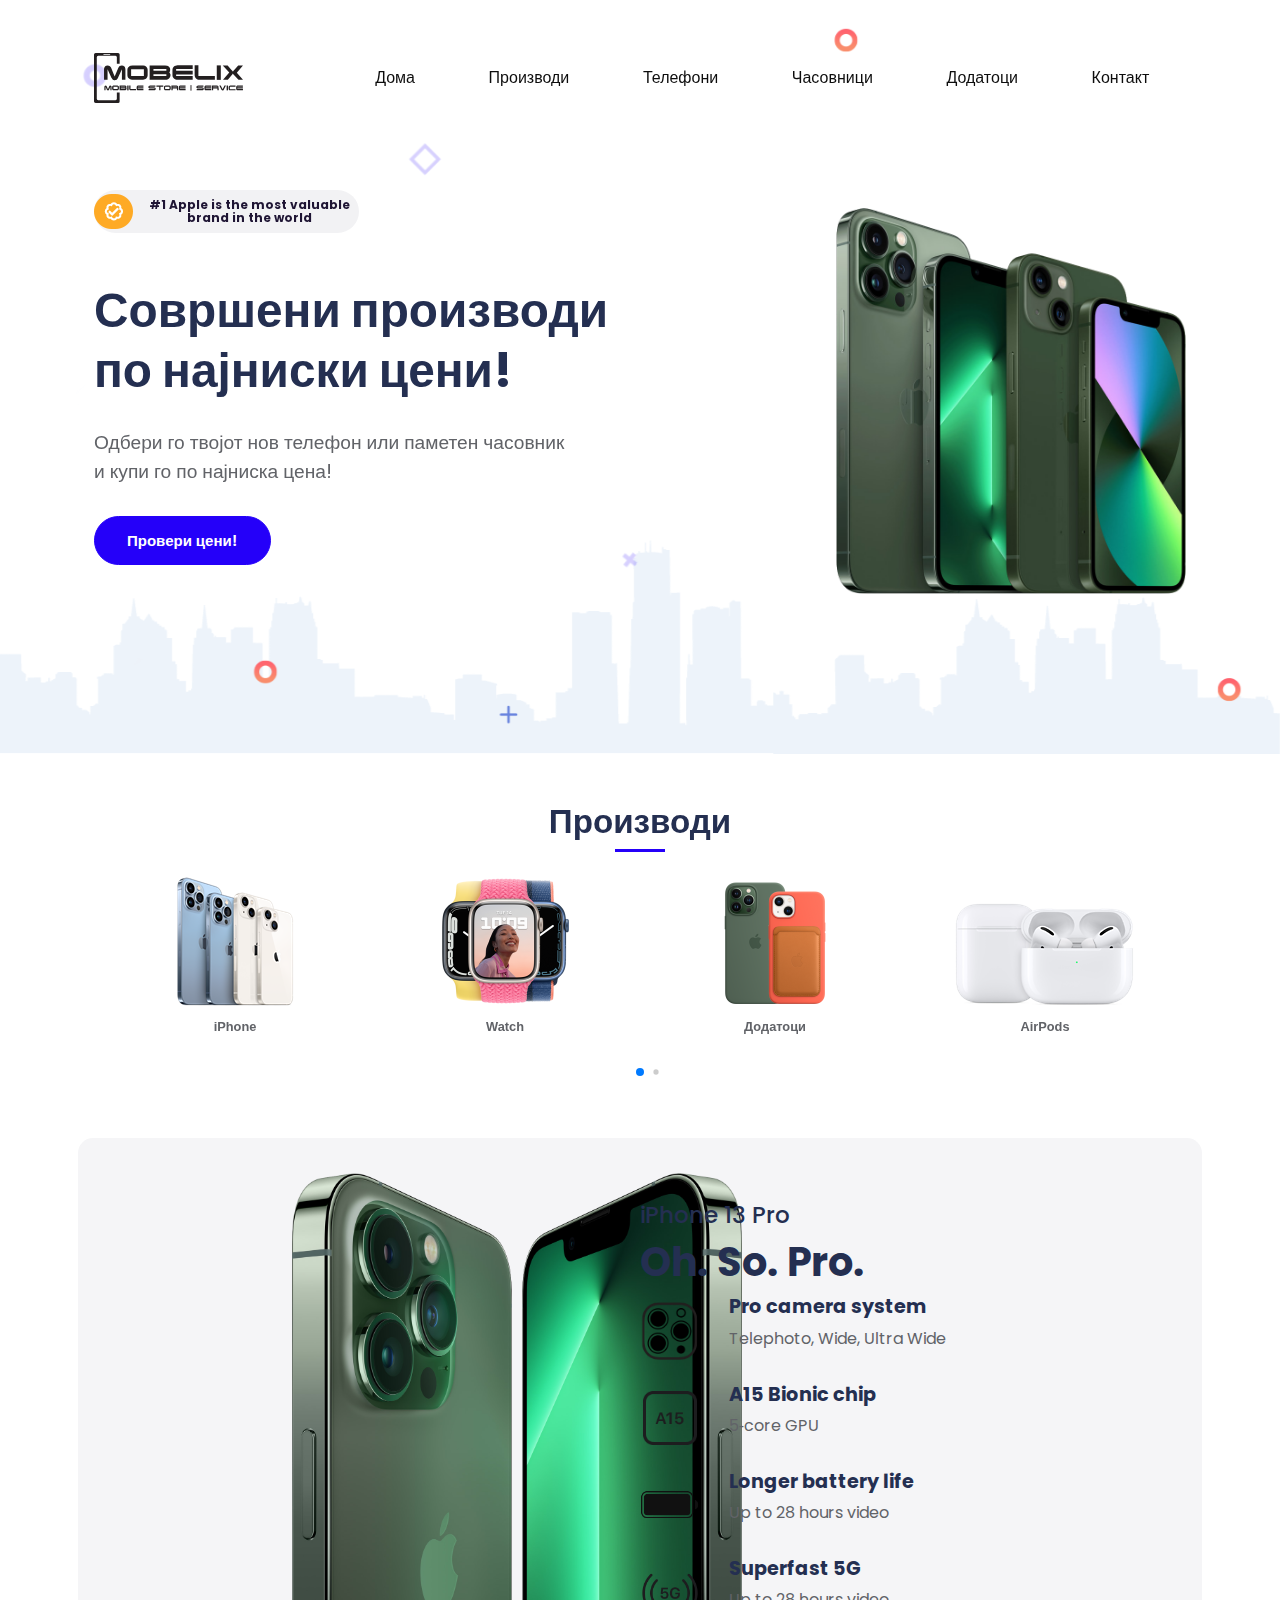
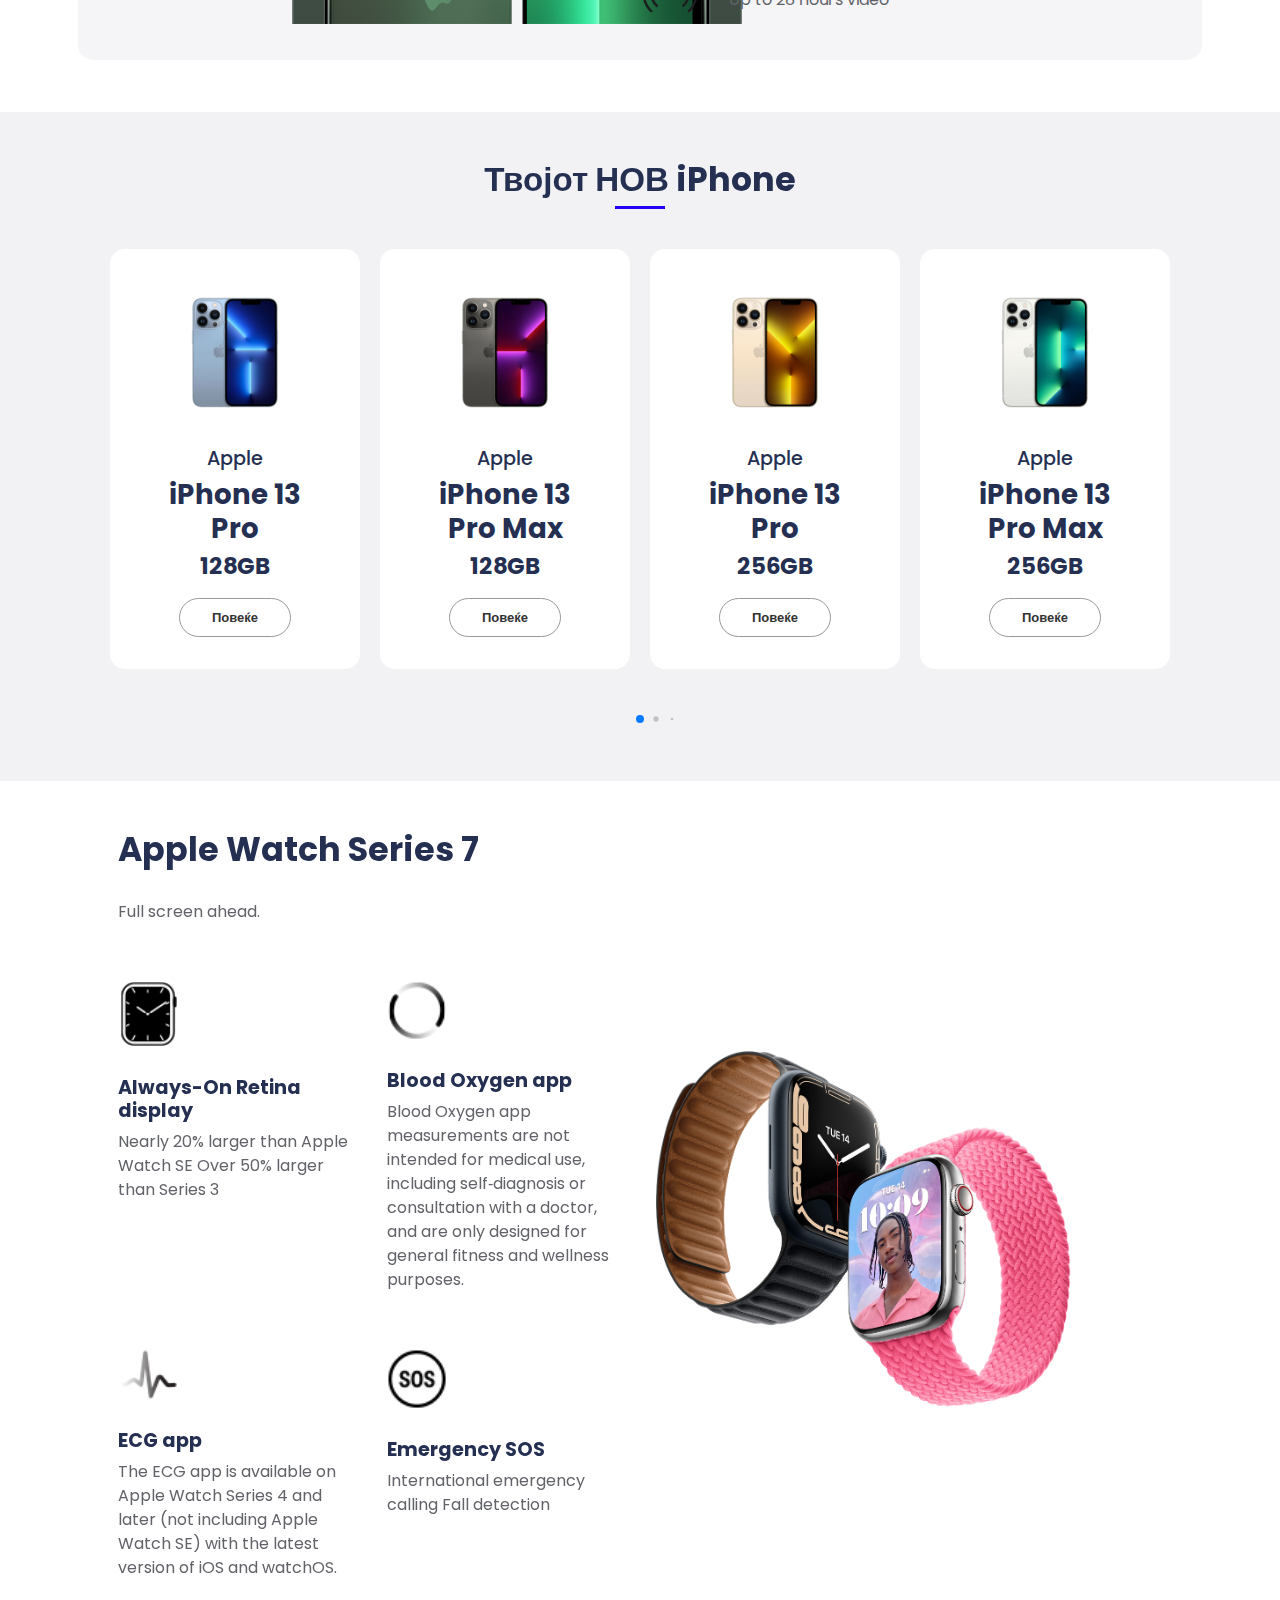
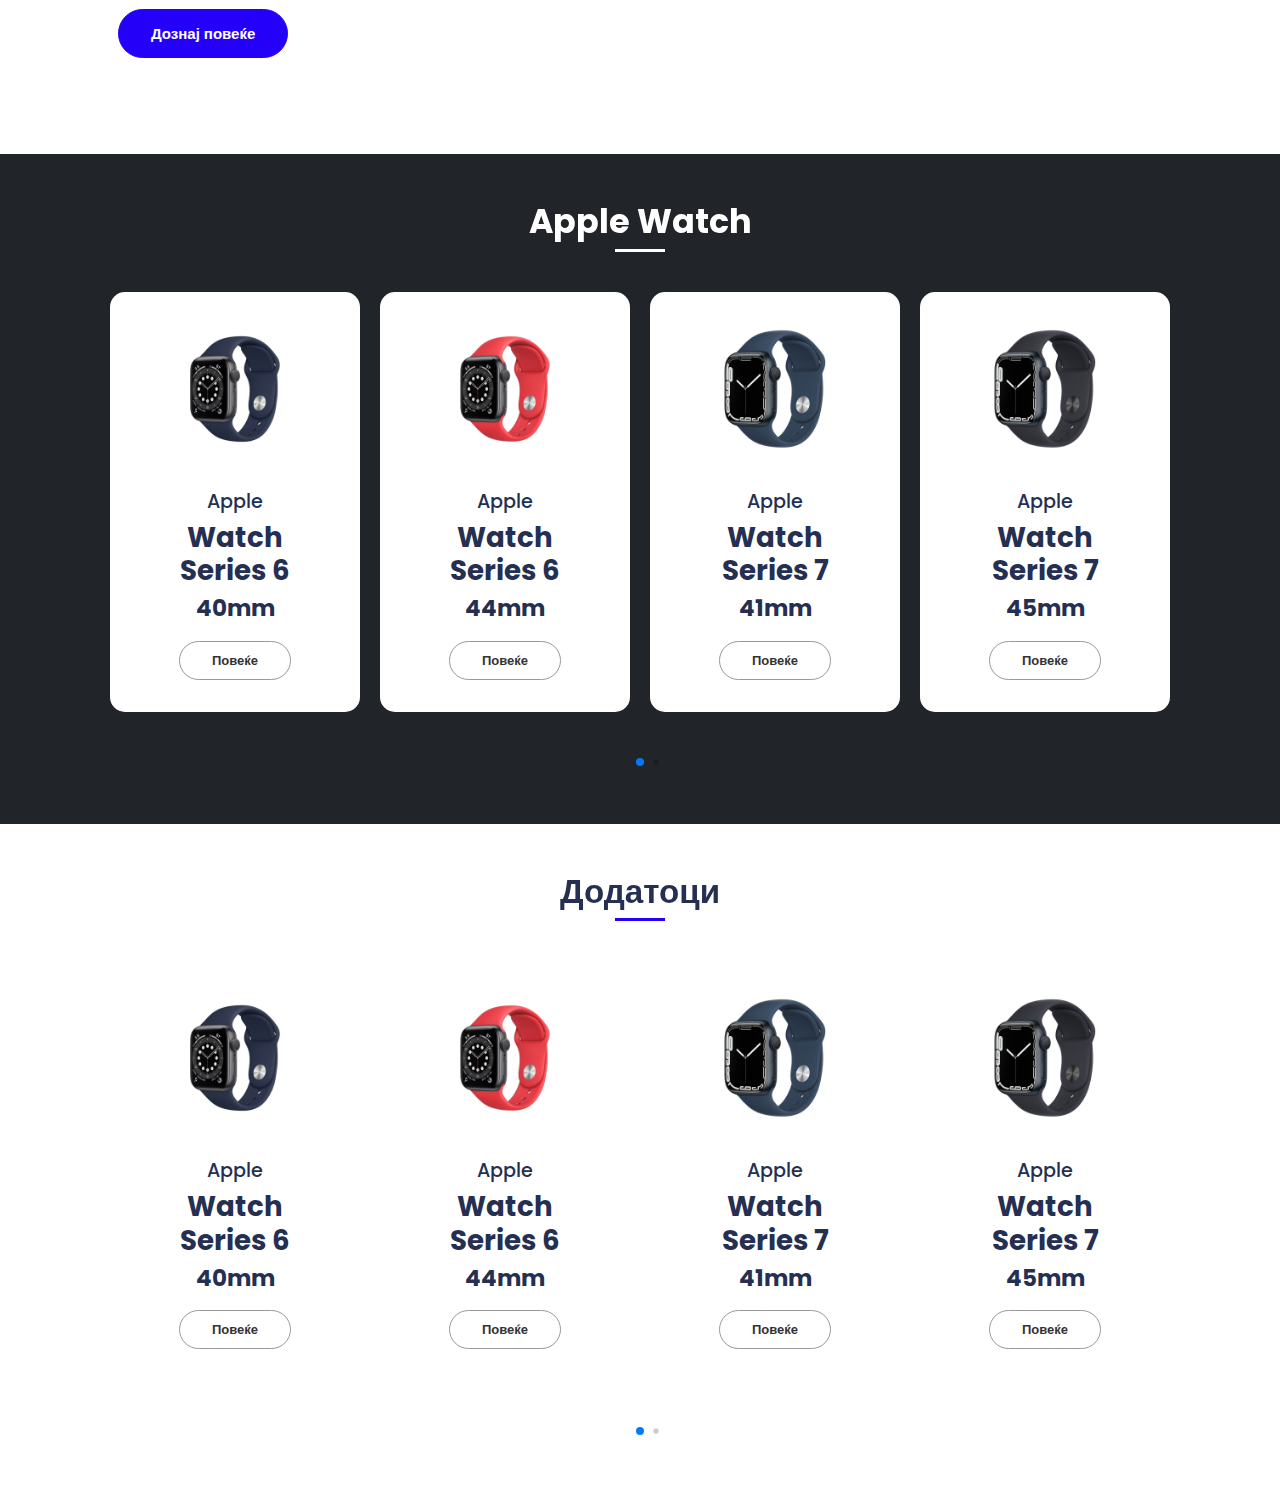
==== index.html @ 7a695c69 "added slider accessories" ====
<!DOCTYPE html>
<html>

<head>
  <meta charset="UTF-8" />
  <meta http-equiv="X-UA-Compatible" content="IE=edge" />
  <meta name="viewport" content="width=device-width, initial-scale=1.0" />
  <meta http-equiv="cache-control" content="no-cache" />
  <title>Mobelix Premium Mobilara</title>

  <meta name="description"
    content="Mobile Store I Service | Mobelix Premium Mobilara Skopje е лидер за мобилни телефони во Македонија. Нудиме најголем избор на премиум мобилни телефони и мобилни додатоци како и професионален и брз сервис за сите видови на мобилни телефони - со најсовремена опрема и по најниска цена.">
  <meta name="keywords"
    content="Mobelix, mobilara, mobilni telefoni, mobilni dodatoci, servis , мобилара, мобилни телефони, mobilari mk, сервис">
  <meta property='og:site_name' content='Mobelix Премиум Мобилара' />
  <meta property='og:url' content='' />
  <meta property='og:title' content='Mobilara Skopje | Mobelix Премиум Мобилара' />
  <meta property='og:type' content='article' />
  <meta property="og:image" content="http://mobelix.com.mk/storage/app/media/about-us/about-us.jpg" />
  <meta property="og:description"
    content="Мобеликс Премиум мобилара е опремена со најсовремени машини и посебно обучен кадар кој ќе ви помогне во најкраток можен рок да ги решите сите проблеми поврзани со вашиот мобилен телефон. Секогаш во чекор со новитетите во својата област, нудејќи производи и услуги достапни за секого." />


  <link rel="icon" href="img/favicon.png" type="image/x-icon" />
  <link rel="stylesheet" href="./css/bootstrap.min.css" />
  <link rel="stylesheet" href="./css/theme.css" />
  <link rel="stylesheet" href="./css/main.css" />
  <link rel="stylesheet" href="https://cdn.jsdelivr.net/npm/swiper@8/swiper-bundle.min.css">
  
  <link href="https://fonts.googleapis.com/css2?family=Poppins:wght@400;500;700&display=swap" rel="stylesheet" />
  <link href="https://fonts.googleapis.com/css2?family=Playfair+Display:wght@400;700&display=swap" rel="stylesheet" />

  <script src="./js/jquery-3.6.0.min.js"></script>

  <!-- Global site tag (gtag.js) - Google Analytics -->
  <script async src="https://www.googletagmanager.com/gtag/js?id=UA-60682975-42"></script>
  <script>
    window.dataLayer = window.dataLayer || [];

    function gtag() {
      dataLayer.push(arguments);
    }
    gtag('js', new Date());

    gtag('config', 'UA-60682975-42');
  </script>
  <!-- Global site tag (gtag.js) - Google Ads: 779834993 -->
  <script async src="https://www.googletagmanager.com/gtag/js?id=AW-779834993"></script>
  <script>
    window.dataLayer = window.dataLayer || [];

    function gtag() {
      dataLayer.push(arguments);
    }
    gtag('js', new Date());
    gtag('config', 'AW-779834993');
  </script>

  <!-- Facebook Pixel Code -->
  <script>
    ! function (f, b, e, v, n, t, s) {
      if (f.fbq) return;
      n = f.fbq = function () {
        n.callMethod ?
          n.callMethod.apply(n, arguments) : n.queue.push(arguments)
      };
      if (!f._fbq) f._fbq = n;
      n.push = n;
      n.loaded = !0;
      n.version = '2.0';
      n.queue = [];
      t = b.createElement(e);
      t.async = !0;
      t.src = v;
      s = b.getElementsByTagName(e)[0];
      s.parentNode.insertBefore(t, s)
    }(window, document, 'script',
      'https://connect.facebook.net/en_US/fbevents.js');
    fbq('init', '516928212519211');
    fbq('init', '357243778292278');
    fbq('init', '298720778249916');

    fbq('track', 'PageView');
  </script>
  <noscript><img height="1" width="1" style="display:none"
      src="https://www.facebook.com/tr?id=516928212519211&ev=PageView&noscript=1" /></noscript>
  <!-- End Facebook Pixel Code -->

</head>


<body>
  <main id="top" class="main">

    <nav class="navbar navbar-expand-lg navbar-light fixed-top py-5 d-block"
      data-navbar-on-scroll="data-navbar-on-scroll">
      <div class="container">
        <a class="navbar-brand" href="index.html">
          <img src="img/mobelix.svg" height="50" alt="logo" />
        </a>
        <button class="navbar-toggler" type="button" data-bs-toggle="collapse" data-bs-target="#navbarSupportedContent"
          aria-controls="navbarSupportedContent" aria-expanded="false" aria-label="Toggle navigation">
          <span class="navbar-toggler-icon"> </span>
        </button>
        <div class="collapse navbar-collapse border-top border-lg-0 mt-4 mt-lg-0" id="navbarSupportedContent">
          <ul class="navbar-nav ms-auto pt-2 pt-lg-0 font-base align-items-lg-center align-items-start">
            <li class="nav-item px-3 px-xl-4">
              <a class="nav-link fw-medium" aria-current="page"
                href="#home">Дома</a>
            </li>
            <li class="nav-item px-3 px-xl-4">
              <a class="nav-link fw-medium" aria-current="page"
                href="#proizvodi">Производи</a>
            </li>
            <li class="nav-item px-3 px-xl-4">
              <a class="nav-link fw-medium" aria-current="page"
                href="#iphone-products">Телефони</a>
            </li>
            <li class="nav-item px-3 px-xl-4">
              <a class="nav-link fw-medium" aria-current="page"
                href="#watch-products">Часовници</a>
            </li>
            <li class="nav-item px-3 px-xl-4">
              <a class="nav-link fw-medium" aria-current="page"
                href="#accessories">Додатоци</a>
            </li>
            <li class="nav-item px-3 px-xl-4">
              <a class="nav-link fw-medium" aria-current="page"
                href="https://mobelix.com.mk/mk/kontakt">Контакт</a>
            </li>
          </ul>
        </div>
      </div>
    </nav>

    <!-- <section> begin ============================-->
    <section id="home" class="py-0">
      <div class="bg-holder" style="background-image:url(./img/hero-bg.png); background-position: bottom; background-size: cover;"></div>
      <div class="container position-relative">
        <div class="row align-items-center py-9">
          <div class="col-md-7 col-lg-6 text-center text-md-start">
            <span class="badge bg-light rounded-pill text-dark align-items-center d-flex flex-row-reverse justify-content-end mx-auto mx-md-0 ps-0 w-75 w-sm-50 w-md-75 w-xl-50 mb-3">#1 Apple is the most valuable <br class="d-block d-lg-none d-xl-block" /> brand in the world<img class="img-fluid float-start me-3" src="img/arrow-right.png" alt=""/></span>
            <h1 class="mb-4 display-3 fw-bold lh-sm mt-5">Совршени производи <br class="d-block d-lg-none d-xl-block" />по најниски цени!</h1>
            <p class="mt-3 mb-4 fs-1">Одбери го твојот нов телефон или паметен часовник<br class="d-none d-lg-block" /> и купи го по најниска цена!</p>
            <a class="btn btn-lg btn-primary rounded-pill hover-top" href="#" role="button">Провери цени!</a>
            <!-- <a class="btn btn-link ps-md-4" href="#" role="button"> Watch demo video</a> -->
          </div>
          <div class="col-md-5 col-lg-6 order-md-1 text-center text-md-end">
            <img class="img-fluid mt-5" src="./img/iPhone 13 series green.png" width="350" alt="">
          </div>
        </div>
      </div>
    </section>

    <!-- <section> begin ============================-->
    <section id="proizvodi" class="py-5">
      <div class="container">
        <div class="row">
          <div class="col-md-6 col-lg-6 mx-auto text-center">
            <h2 class="section-title">Производи</h2>
          </div>
        </div>
        <div class="row wrapper-row pt-3">
          <div class="swiper mySwiper">
            <div class="swiper-wrapper">
                <div class="swiper-slide">
                  <div class="img-box">
                    <a href="#iphone-products">
                      <img class="swiper-slide-img" src="./img/products/iphone.png" alt="">
                    </a>
                  </div>
                  <div class="detail-box">
                    <span class="icon-label">iPhone</span>
                  </div>
                </div>
                <div class="swiper-slide">
                  <div class="img-box">
                    <a href="#watch-products">
                      <img class="swiper-slide-img" src="./img/products/watch.png" alt="">
                    </a>
                  </div>
                  <div class="detail-box">
                    <span class="icon-label">Watch</span>
                  </div>
                </div>
                <div class="swiper-slide">
                  <div class="img-box">
                    <a href="#accessories">
                      <img class="swiper-slide-img" src="./img/products/accessories.png" alt="">
                    </a>
                  </div>
                  <div class="detail-box">
                    <span class="icon-label">Додатоци</span>
                  </div>
                </div>
                <div class="swiper-slide">
                  <div class="img-box">
                    <img class="swiper-slide-img" src="./img/products/airpods.png" alt="">
                  </div>
                  <div class="detail-box">
                    <span class="icon-label">AirPods</span>
                  </div>
                </div>
                <div class="swiper-slide">
                  <div class="img-box">
                    <img class="swiper-slide-img" src="./img/products/airtags.png" alt="">
                  </div>
                  <div class="detail-box">
                    <span class="icon-label">AirTag</span>
                  </div>
                </div>
            </div>
            <div class="row pt-5">
              <div class="swiper-pagination"></div>
            </div>
          </div>
        </div>
      </div>
    </section> 

    <!-- <section> begin ============================-->
      <section class="py-1" id="iphone-13-pro">
        <div class="container">
          <div class="row rounded align-items-center ">
            <div class="col-lg-2"></div>
            <div class="col-lg-4 text-center text-md-start justify-content-center">
              <img class="" src="img/13 pro-green.png" width="450" alt="">
            </div>
            <div class="col-lg-4 mt-5 vpx-sm-5 px-md-0 justify-content-center">
              <h4>iPhone 13 Pro</h4>
              <h1 class="fw-bold fs-5 display-3 lh-sm">Oh. So. Pro.</h1>
              <div class="d-flex align-items-center mb-3">
                <div>
                  <img class="img-fluid" src="img/icons/icon_13_pro_camera__fonn9igfi7qm_large_2x.png" width="60" alt="">
                </div>
                <div class="px-4">
                  <h5 class="fw-bold">Pro camera system</h5>
                  <p>Telephoto, Wide, Ultra Wide</p>
                </div>
              </div>
              <div class="d-flex align-items-center mb-3">
                <div>
                  <img class="img-fluid" src="img/icons/icon_a15__gde9u4vunqqa_large_2x.png" width="60" alt="">
                </div>
                <div class="px-4">
                  <h5 class="fw-bold">A15 Bionic chip</h5>
                  <p>5‑core GPU</p>
                </div>
              </div>
              <div class="d-flex align-items-center mb-3">
                <div>
                  <img class="img-fluid" src="img/icons/icon_battery__wqowcbwj50y2_large_2x.png" width="60" alt="">
                </div>
                <div class="px-4">
                  <h5 class="fw-bold">Longer battery life</h5>
                  <p>Up to 28 hours video</p>
                </div>
              </div>
              <div class="d-flex align-items-center mb-3">
                <div>
                  <img class="img-fluid" src="img/icons/icon_5g__f6zugtbm15ua_large_2x.png" width="60" alt="">
                </div>
                <div class="px-4">
                  <h5 class="fw-bold">Superfast 5G</h5>
                  <p>Up to 28 hours video</p>
                </div>
              </div>
            </div>
            <div class="col-lg-2"></div>
          </div>
        </div>
      </section>

      <!-- <section> begin ============================-->
        <section class="py-5 bg-light mt-5" id="iphone-products">
          <div class="container">
            <div class="row">
              <div class="col-md-6 col-lg-6 mx-auto text-center fw-bold">
                <h2 class="section-title">Твојот НОВ iPhone</h2>
              </div>
            </div>
            <div class="row wrapper-row mt-3">
              <div class="swiper swiperIphone">
                <div class="swiper-wrapper">
                  <div class="swiper-slide">
                    <div class="my-3 product-wrapper d-flex text-center">
                      <div class="p-2 rounded text-dark bg-white d-flex w-100">
                        <a class="d-flex w-100" href="#">
                          <div class="border border-0 bg-white rounded px-3 pb-3 pt-1 row mx-0 align-items-center">
                            <div class="col-12 product-img-wrapper">
                              <img class="img-fluid mb-2 mb-xl-3" src="img/iPhone 13-pro-blue.png"
                                alt="Apple iPhone 13 Pro 128GB">
                            </div>
                            <div class="col-12">
                              <h5>Apple</h5>
                              <h3 class="fw-bold">iPhone 13 Pro</h3>
                              <p class="h5 price">
                                <!-- <del class="mr-2 small">66400ден.</del><br>65200ден. -->
                              </p>
                              <h4 class="fw-bold">128GB</h4>
                              <button class="btn btn-outline-primary mb-2">Повеќе</button>
                            </div>
                          </div>
                        </a>
                      </div>
                    </div>
                  </div>
                  <div class="swiper-slide">
                    <div class="my-3 product-wrapper d-flex text-center">
                      <div class="p-2 rounded text-dark bg-white d-flex w-100">
                        <a class="d-flex w-100" href="#">
                          <div class="border border-0 bg-white rounded px-3 pb-3 pt-1 row mx-0 align-items-center">
                            <div class="col-12 product-img-wrapper">
                              <img class="img-fluid mb-2 mb-xl-3" src="img/iPhone-13-pro-graphite.png"
                                alt="Apple iPhone 13 Pro 128GB">
                            </div>
                            <div class="col-12">
                              <h5>Apple</h5>
                              <h3 class="fw-bold">iPhone 13 Pro Max</h3>
                              <p class="h5 price">
                                <!-- <del class="mr-2 small">66400ден.</del><br>65200ден. -->
                              </p>
                              <h4 class="fw-bold">128GB</h4>
                              <button class="btn btn-outline-primary mb-2">Повеќе</button>
                            </div>
                          </div>
                        </a>
                      </div>
                    </div>
                  </div>
                  <div class="swiper-slide">
                    <div class="my-3 product-wrapper d-flex text-center">
                      <div class="p-2 rounded text-dark bg-white d-flex w-100">
                        <a class="d-flex w-100" href="#">
                          <div class="border border-0 bg-white rounded px-3 pb-3 pt-1 row mx-0 align-items-center">
                            <div class="col-12 product-img-wrapper">
                              <img class="img-fluid mb-2 mb-xl-3" src="img/iPhone-13-pro-gold.png"
                                alt="Apple iPhone 13 Pro 128GB">
                            </div>
                            <div class="col-12">
                              <h5>Apple</h5>
                              <h3 class="fw-bold">iPhone 13 Pro</h3>
                              <p class="h5 price">
                                <!-- <del class="mr-2 small">66400ден.</del><br>65200ден. -->
                              </p>
                              <h4 class="fw-bold">256GB</h4>
                              <button class="btn btn-outline-primary mb-2">Повеќе</button>
                            </div>
                          </div>
                        </a>
                      </div>
                    </div>
                  </div>
                  <div class="swiper-slide">
                    <div class="my-3 product-wrapper d-flex text-center">
                      <div class="p-2 rounded text-dark bg-white d-flex w-100">
                        <a class="d-flex w-100" href="#">
                          <div class="border border-0 bg-white rounded px-3 pb-3 pt-1 row mx-0 align-items-center">
                            <div class="col-12 product-img-wrapper">
                              <img class="img-fluid mb-2 mb-xl-3" src="img/iPhone-13-pro-silver.png"
                                alt="Apple iPhone 13 Pro 128GB">
                            </div>
                            <div class="col-12">
                              <h5>Apple</h5>
                              <h3 class="fw-bold">iPhone 13 Pro Max</h3>
                              <p class="h5 price">
                                <!-- <del class="mr-2 small">66400ден.</del><br>65200ден. -->
                              </p>
                              <h4 class="fw-bold">256GB</h4>
                              <button class="btn btn-outline-primary mb-2">Повеќе</button>
                            </div>
                          </div>
                        </a>
                      </div>
                    </div>
                  </div>
                  <div class="swiper-slide">
                    <div class="my-3 product-wrapper d-flex text-center">
                      <div class="p-2 rounded text-dark bg-white d-flex w-100">
                        <a class="d-flex w-100" href="#">
                          <div class="border border-0 bg-white rounded px-3 pb-3 pt-1 row mx-0 align-items-center">
                            <div class="col-12 product-img-wrapper">
                              <img class="img-fluid mb-2 mb-xl-3" src="img/iPhone-13-pro-green.png"
                                alt="Apple iPhone 13 Pro 128GB">
                            </div>
                            <div class="col-12">
                              <h5>Apple</h5>
                              <h3 class="fw-bold">iPhone 13 Pro</h3>
                              <p class="h5 price">
                                <!-- <del class="mr-2 small">66400ден.</del><br>65200ден. -->
                              </p>
                              <button class="btn btn-outline-primary mb-2">Повеќе</button>
                            </div>
                          </div>
                        </a>
                      </div>
                    </div>
                  </div>
                  <div class="swiper-slide">
                    <div class="my-3 product-wrapper d-flex text-center">
                      <div class="p-2 rounded text-dark bg-white d-flex w-100">
                        <a class="d-flex w-100" href="#">
                          <div class="border border-0 bg-white rounded px-3 pb-3 pt-1 row mx-0 align-items-center">
                            <div class="col-12 product-img-wrapper">
                              <img class="img-fluid mb-2 mb-xl-3" src="img/iPhone 13-pro-blue.png"
                                alt="Apple iPhone 13 Pro 128GB">
                            </div>
                            <div class="col-12">
                              <h5>Apple</h5>
                              <h3 class="fw-bold">iPhone 13 Pro</h3>
                              <p class="h5 price">
                                <!-- <del class="mr-2 small">66400ден.</del><br>65200ден. -->
                              </p>
                              <button class="btn btn-outline-primary mb-2">Повеќе</button>
                            </div>
                          </div>
                        </a>
                      </div>
                    </div>
                  </div>
                </div>
                <div class="row pt-5">
                  <div class="swiper-pagination"></div>
                </div>
              </div>
            </div>
          </div>
        </section>

      <!-- <section> begin ============================-->
      <section class="py-5">

        <div class="container">
          <div class="container">
            <div class="row align-items-center">
              <div class="col-md-5 order-md-1 text-center text-md-start"><img class="img-fluid mb-4" src="img/watch/Watch Series 7.png" alt="" /></div>
              <div class="col-md-6 text-center text-md-start align-items-start">
                <h6 class="fw-bold fs-4 display-3 lh-sm">Apple Watch Series 7</h6>
                <p class="my-4 pe-xl-5">Full screen ahead.</p>
                <div class="row">
                  <div class="col-md-6">
                    <div class="mb-4">
                      <div class="py-4"><img class="img-fluid" src="img/watch/Always-On Retina display.png" width="60" alt="" /></div>
                      <h5 class="fw-bold text-undefined">Always-On Retina display</h5>
                      <p class="mt-2 mb-0">Nearly 20% larger than Apple Watch SE Over 50% larger than Series 3</p>
                    </div>
                  </div>
                  <div class="col-md-6">
                    <div class="mb-4">
                      <div class="py-4"><img class="img-fluid" src="img/watch/Blood Oxygen app.png" width="60" alt="" /></div>
                      <h5 class="fw-bold text-undefined">Blood Oxygen app</h5>
                      <p class="mt-2 mb-0">Blood Oxygen app measurements are not intended for medical use, including self‑diagnosis or consultation with a doctor, and are only designed for general fitness and wellness purposes.</p>
                    </div>
                  </div>
                  <div class="col-md-6">
                    <div class="mb-4">
                      <div class="py-4"><img class="img-fluid" src="img/watch/ECG app.png" width="60" alt="" /></div>
                      <h5 class="fw-bold text-undefined">ECG app</h5>
                      <p class="mt-2 mb-0">The ECG app is available on Apple Watch Series 4 and later (not including Apple Watch SE) with the latest version of iOS and watchOS.</p>
                    </div>
                  </div>
                  <div class="col-md-6">
                    <div class="mb-4">
                      <div class="py-4"><img class="img-fluid" src="img/watch/Emergency SOS.png" width="60" alt="" /></div>
                      <h5 class="fw-bold text-undefined">Emergency SOS</h5>
                      <p class="mt-2 mb-0">International emergency calling Fall detection</p>
                    </div>
                  </div>
                </div><a class="btn btn-lg btn-primary rounded-pill hover-top" href="#" role="button">Дознај повеќе</a>
              </div>
            </div>
          </div>
        </div>
        <!-- end of .container-->

      </section>
      <!-- <section> close ============================-->

         <!-- <section> begin ============================-->
          <section class="py-5 bg-dark mt-5" id="watch-products">
            <div class="container">
              <div class="row">
                <div class="col-md-6 col-lg-6 mx-auto text-center fw-bold">
                  <h2 class="section-title-light">Apple Watch</h2>
                </div>
              </div>
              <div class="row wrapper-row mt-3">
                <div class="swiper swiperIphone">
                  <div class="swiper-wrapper">
                    <div class="swiper-slide">
                      <div class="my-3 product-wrapper d-flex text-center">
                        <div class="p-2 rounded text-dark bg-white d-flex w-100">
                          <a class="d-flex w-100" href="#">
                            <div class="border border-0 bg-white rounded px-3 pb-3 pt-1 row mx-0 align-items-center">
                              <div class="col-12 product-img-wrapper">
                                <img class="img-fluid mb-2 mb-xl-3" src="img/watch/Series6-blue.png" 
                                  alt="Apple iPhone 13 Pro 128GB">
                              </div>
                              <div class="col-12">
                                <h5>Apple</h5>
                                <h3 class="fw-bold">Watch Series 6</h3>
                                <p class="h5 price">
                                  <!-- <del class="mr-2 small">66400ден.</del><br>65200ден. -->
                                </p>
                                <h4 class="fw-bold">40mm</h4>
                                <button class="btn btn-outline-primary mb-2">Повеќе</button>
                              </div>
                            </div>
                          </a>
                        </div>
                      </div>
                    </div>
                    <div class="swiper-slide">
                      <div class="my-3 product-wrapper d-flex text-center">
                        <div class="p-2 rounded text-dark bg-white d-flex w-100">
                          <a class="d-flex w-100" href="#">
                            <div class="border border-0 bg-white rounded px-3 pb-3 pt-1 row mx-0 align-items-center">
                              <div class="col-12 product-img-wrapper">
                                <img class="img-fluid mb-2 mb-xl-3" src="img/watch/Series6-red.png" 
                                  alt="Apple iPhone 13 Pro 128GB">
                              </div>
                              <div class="col-12">
                                <h5>Apple</h5>
                                <h3 class="fw-bold">Watch Series 6</h3>
                                <p class="h5 price">
                                  <!-- <del class="mr-2 small">66400ден.</del><br>65200ден. -->
                                </p>
                                <h4 class="fw-bold">44mm</h4>
                                <button class="btn btn-outline-primary mb-2">Повеќе</button>
                              </div>
                            </div>
                          </a>
                        </div>
                      </div>
                    </div>
                    <div class="swiper-slide">
                      <div class="my-3 product-wrapper d-flex text-center">
                        <div class="p-2 rounded text-dark bg-white d-flex w-100">
                          <a class="d-flex w-100" href="#">
                            <div class="border border-0 bg-white rounded px-3 pb-3 pt-1 row mx-0 align-items-center">
                              <div class="col-12 product-img-wrapper">
                                <img class="img-fluid mb-2 mb-xl-3" src="img/watch/series-7-blue.png" 
                                  alt="Apple iPhone 13 Pro 128GB">
                              </div>
                              <div class="col-12">
                                <h5>Apple</h5>
                                <h3 class="fw-bold">Watch Series 7</h3>
                                <p class="h5 price">
                                  <!-- <del class="mr-2 small">66400ден.</del><br>65200ден. -->
                                </p>
                                <h4 class="fw-bold">41mm</h4>
                                <button class="btn btn-outline-primary mb-2">Повеќе</button>
                              </div>
                            </div>
                          </a>
                        </div>
                      </div>
                    </div>
                    <div class="swiper-slide">
                      <div class="my-3 product-wrapper d-flex text-center">
                        <div class="p-2 rounded text-dark bg-white d-flex w-100">
                          <a class="d-flex w-100" href="#">
                            <div class="border border-0 bg-white rounded px-3 pb-3 pt-1 row mx-0 align-items-center">
                              <div class="col-12 product-img-wrapper">
                                <img class="img-fluid mb-2 mb-xl-3" src="img/watch/series-7-black.png" 
                                  alt="Apple iPhone 13 Pro 128GB">
                              </div>
                              <div class="col-12">
                                <h5>Apple</h5>
                                <h3 class="fw-bold">Watch Series 7</h3>
                                <p class="h5 price">
                                  <!-- <del class="mr-2 small">66400ден.</del><br>65200ден. -->
                                </p>
                                <h4 class="fw-bold">45mm</h4>
                                <button class="btn btn-outline-primary mb-2">Повеќе</button>
                              </div>
                            </div>
                          </a>
                        </div>
                      </div>
                    </div>
                    <div class="swiper-slide">
                      <div class="my-3 product-wrapper d-flex text-center">
                        <div class="p-2 rounded text-dark bg-white d-flex w-100">
                          <a class="d-flex w-100" href="#">
                            <div class="border border-0 bg-white rounded px-3 pb-3 pt-1 row mx-0 align-items-center">
                              <div class="col-12 product-img-wrapper">
                                <img class="img-fluid mb-2 mb-xl-3" src="img/watch/series-7-white-nike.png" 
                                  alt="Apple iPhone 13 Pro 128GB">
                              </div>
                              <div class="col-12">
                                <h5>Apple</h5>
                                <h3 class="fw-bold">Series 7 Nike</h3>
                                <p class="h5 price">
                                  <!-- <del class="mr-2 small">66400ден.</del><br>65200ден. -->
                                </p>
                                <h4 class="fw-bold">45mm</h4>
                                <button class="btn btn-outline-primary mb-2">Повеќе</button>
                              </div>
                            </div>
                          </a>
                        </div>
                      </div>
                    </div>
                  </div>
                  <div class="row pt-5">
                    <div class="swiper-pagination"></div>
                  </div>
                </div>
              </div>
            </div>
          </section>

          <!-- <section> begin ============================-->
          <section class="py-5" id="accessories">
            <div class="container">
              <div class="row">
                <div class="col-md-6 col-lg-6 mx-auto text-center fw-bold">
                  <h2 class="section-title">Додатоци</h2>
                </div>
              </div>
              <div class="row wrapper-row mt-3">
                <div class="swiper swiperIphone">
                  <div class="swiper-wrapper">
                    <div class="swiper-slide">
                      <div class="my-3 product-wrapper d-flex text-center">
                        <div class="p-2 rounded text-dark bg-white d-flex w-100">
                          <a class="d-flex w-100" href="#">
                            <div class="border border-0 bg-white rounded px-3 pb-3 pt-1 row mx-0 align-items-center">
                              <div class="col-12 product-img-wrapper">
                                <img class="img-fluid mb-2 mb-xl-3" src="img/watch/Series6-blue.png" 
                                  alt="Apple iPhone 13 Pro 128GB">
                              </div>
                              <div class="col-12">
                                <h5>Apple</h5>
                                <h3 class="fw-bold">Watch Series 6</h3>
                                <p class="h5 price">
                                  <!-- <del class="mr-2 small">66400ден.</del><br>65200ден. -->
                                </p>
                                <h4 class="fw-bold">40mm</h4>
                                <button class="btn btn-outline-primary mb-2">Повеќе</button>
                              </div>
                            </div>
                          </a>
                        </div>
                      </div>
                    </div>
                    <div class="swiper-slide">
                      <div class="my-3 product-wrapper d-flex text-center">
                        <div class="p-2 rounded text-dark bg-white d-flex w-100">
                          <a class="d-flex w-100" href="#">
                            <div class="border border-0 bg-white rounded px-3 pb-3 pt-1 row mx-0 align-items-center">
                              <div class="col-12 product-img-wrapper">
                                <img class="img-fluid mb-2 mb-xl-3" src="img/watch/Series6-red.png" 
                                  alt="Apple iPhone 13 Pro 128GB">
                              </div>
                              <div class="col-12">
                                <h5>Apple</h5>
                                <h3 class="fw-bold">Watch Series 6</h3>
                                <p class="h5 price">
                                  <!-- <del class="mr-2 small">66400ден.</del><br>65200ден. -->
                                </p>
                                <h4 class="fw-bold">44mm</h4>
                                <button class="btn btn-outline-primary mb-2">Повеќе</button>
                              </div>
                            </div>
                          </a>
                        </div>
                      </div>
                    </div>
                    <div class="swiper-slide">
                      <div class="my-3 product-wrapper d-flex text-center">
                        <div class="p-2 rounded text-dark bg-white d-flex w-100">
                          <a class="d-flex w-100" href="#">
                            <div class="border border-0 bg-white rounded px-3 pb-3 pt-1 row mx-0 align-items-center">
                              <div class="col-12 product-img-wrapper">
                                <img class="img-fluid mb-2 mb-xl-3" src="img/watch/series-7-blue.png" 
                                  alt="Apple iPhone 13 Pro 128GB">
                              </div>
                              <div class="col-12">
                                <h5>Apple</h5>
                                <h3 class="fw-bold">Watch Series 7</h3>
                                <p class="h5 price">
                                  <!-- <del class="mr-2 small">66400ден.</del><br>65200ден. -->
                                </p>
                                <h4 class="fw-bold">41mm</h4>
                                <button class="btn btn-outline-primary mb-2">Повеќе</button>
                              </div>
                            </div>
                          </a>
                        </div>
                      </div>
                    </div>
                    <div class="swiper-slide">
                      <div class="my-3 product-wrapper d-flex text-center">
                        <div class="p-2 rounded text-dark bg-white d-flex w-100">
                          <a class="d-flex w-100" href="#">
                            <div class="border border-0 bg-white rounded px-3 pb-3 pt-1 row mx-0 align-items-center">
                              <div class="col-12 product-img-wrapper">
                                <img class="img-fluid mb-2 mb-xl-3" src="img/watch/series-7-black.png" 
                                  alt="Apple iPhone 13 Pro 128GB">
                              </div>
                              <div class="col-12">
                                <h5>Apple</h5>
                                <h3 class="fw-bold">Watch Series 7</h3>
                                <p class="h5 price">
                                  <!-- <del class="mr-2 small">66400ден.</del><br>65200ден. -->
                                </p>
                                <h4 class="fw-bold">45mm</h4>
                                <button class="btn btn-outline-primary mb-2">Повеќе</button>
                              </div>
                            </div>
                          </a>
                        </div>
                      </div>
                    </div>
                    <div class="swiper-slide">
                      <div class="my-3 product-wrapper d-flex text-center">
                        <div class="p-2 rounded text-dark bg-white d-flex w-100">
                          <a class="d-flex w-100" href="#">
                            <div class="border border-0 bg-white rounded px-3 pb-3 pt-1 row mx-0 align-items-center">
                              <div class="col-12 product-img-wrapper">
                                <img class="img-fluid mb-2 mb-xl-3" src="img/watch/series-7-white-nike.png" 
                                  alt="Apple iPhone 13 Pro 128GB">
                              </div>
                              <div class="col-12">
                                <h5>Apple</h5>
                                <h3 class="fw-bold">Series 7 Nike</h3>
                                <p class="h5 price">
                                  <!-- <del class="mr-2 small">66400ден.</del><br>65200ден. -->
                                </p>
                                <h4 class="fw-bold">45mm</h4>
                                <button class="btn btn-outline-primary mb-2">Повеќе</button>
                              </div>
                            </div>
                          </a>
                        </div>
                      </div>
                    </div>
                  </div>
                  <div class="row pt-5">
                    <div class="swiper-pagination"></div>
                  </div>
                </div>
              </div>
            </div>
          </section>
                
  




  </main>


  <script src="./js/bootstrap.bundle.min.js"></script>
  <script src="./js/is.min.js"></script>
  <script src="./js/theme.js"></script>
  


  <!-- Swiper JS -->
      <script src="https://cdn.jsdelivr.net/npm/swiper/swiper-bundle.min.js"></script>

      <!-- Initialize Swiper -->
      <script>
        var swiper = new Swiper(".mySwiper", {
          slidesPerView: 3,
          // slidesPerColumn: 2,
          spaceBetween: 10,
          // centeredSlides: true,
          pagination: {
            el: ".swiper-pagination",
            dynamicBullets: true,
          },

        // Responsive breakpoints
          breakpoints: {
            // when window width is >= 320px
            320: {
              slidesPerView: 3,
              spaceBetween: 20
            },
            // when window width is >= 480px
            480: {
              slidesPerView: 3,
              spaceBetween: 30
            },
            // when window width is >= 640px
            640: {
              slidesPerView: 4,
              spaceBetween: 20
            }
          }

        });
        var swiper = new Swiper(".swiperIphone", {
          
        //   effect: "coverflow",
        // grabCursor: true,
        // centeredSlides: true,
        // slidesPerView: "auto",
        // coverflowEffect: {
        //   rotate: 50,
        //   stretch: 0,
        //   depth: 100,
        //   modifier: 1,
        // },
          
          slidesPerView: 3,
          spaceBetween: 10,
          // slidesPerColumn: 2,
          // centeredSlides: true,
          pagination: {
            el: ".swiper-pagination",
            dynamicBullets: true,
          },

        // Responsive breakpoints
          breakpoints: {
            // when window width is >= 320px
            320: {
              slidesPerView: 1,
              spaceBetween: 20
            },
            // when window width is >= 480px
            480: {
              slidesPerView: 3,
              spaceBetween: 30
            },
            // when window width is >= 640px
            640: {
              slidesPerView: 4,
              spaceBetween: 20
            }
          }

        });
      </script>
  
</body>

</html>
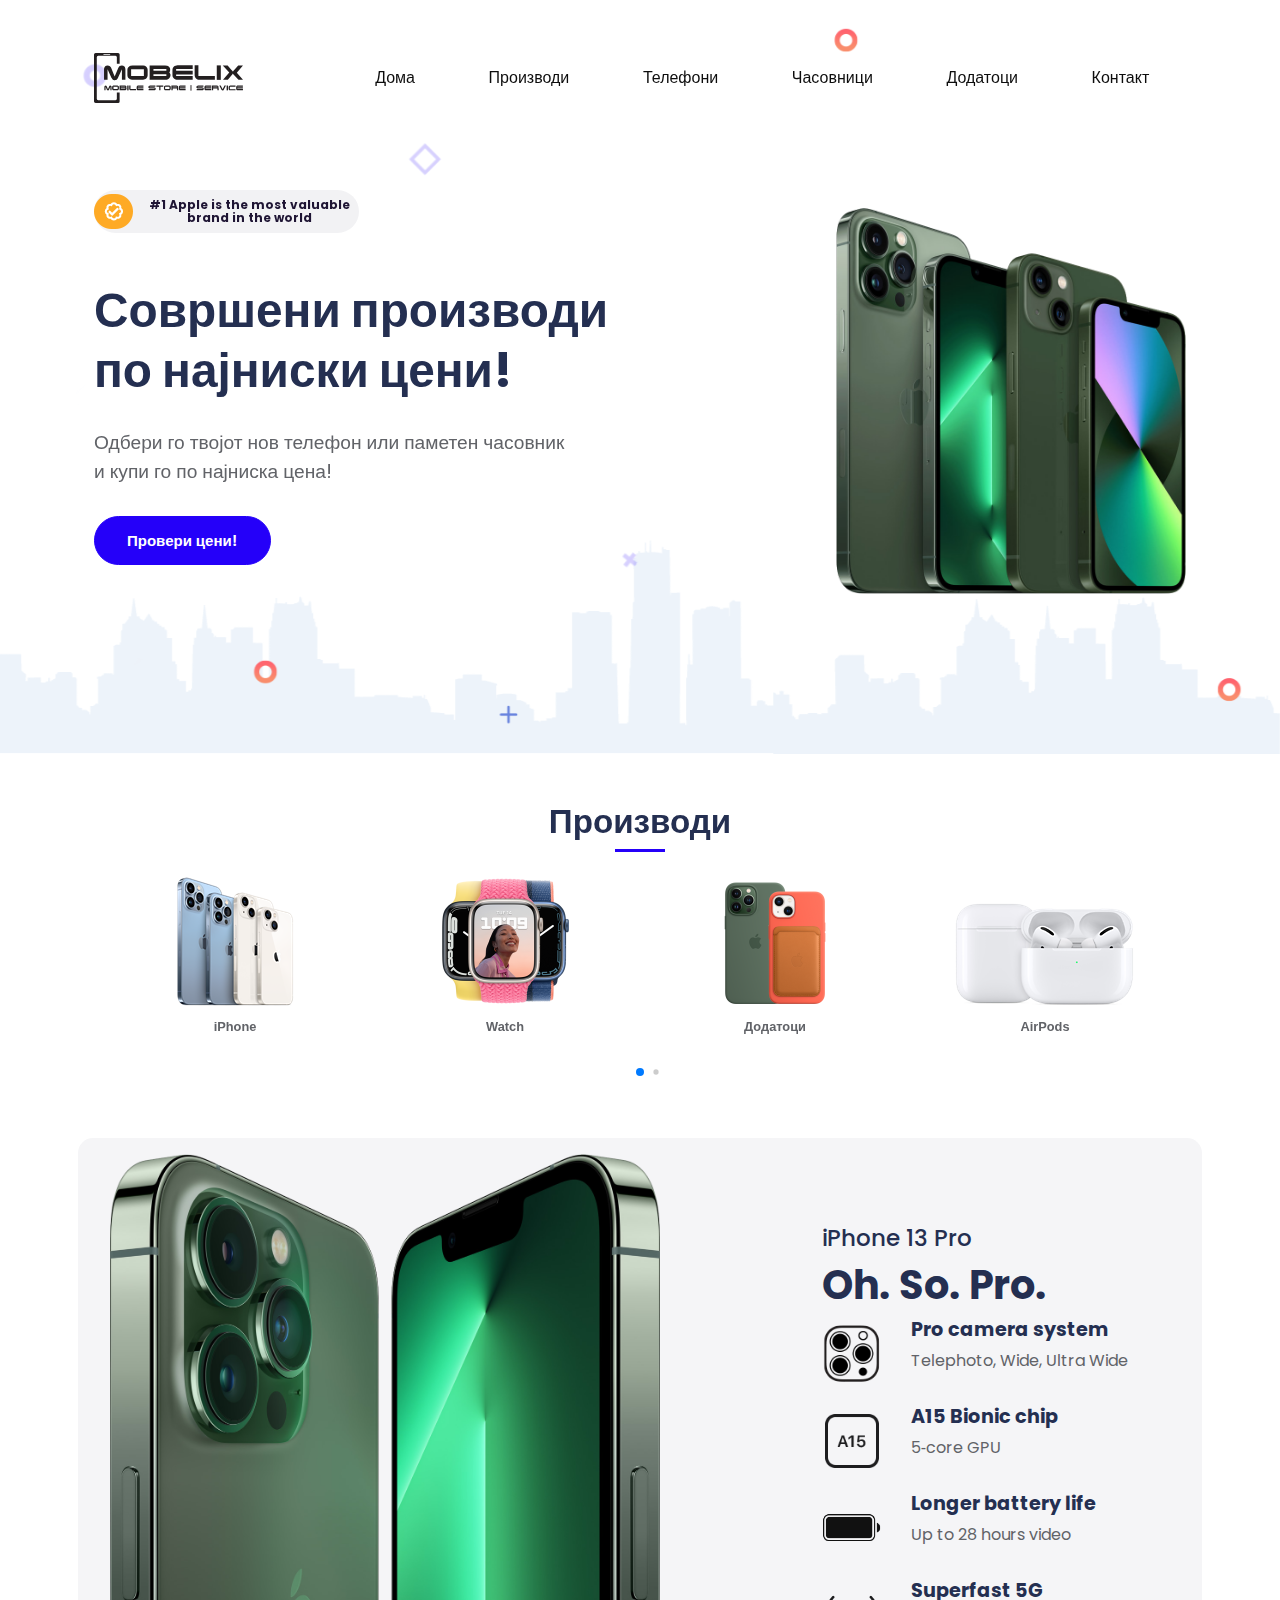
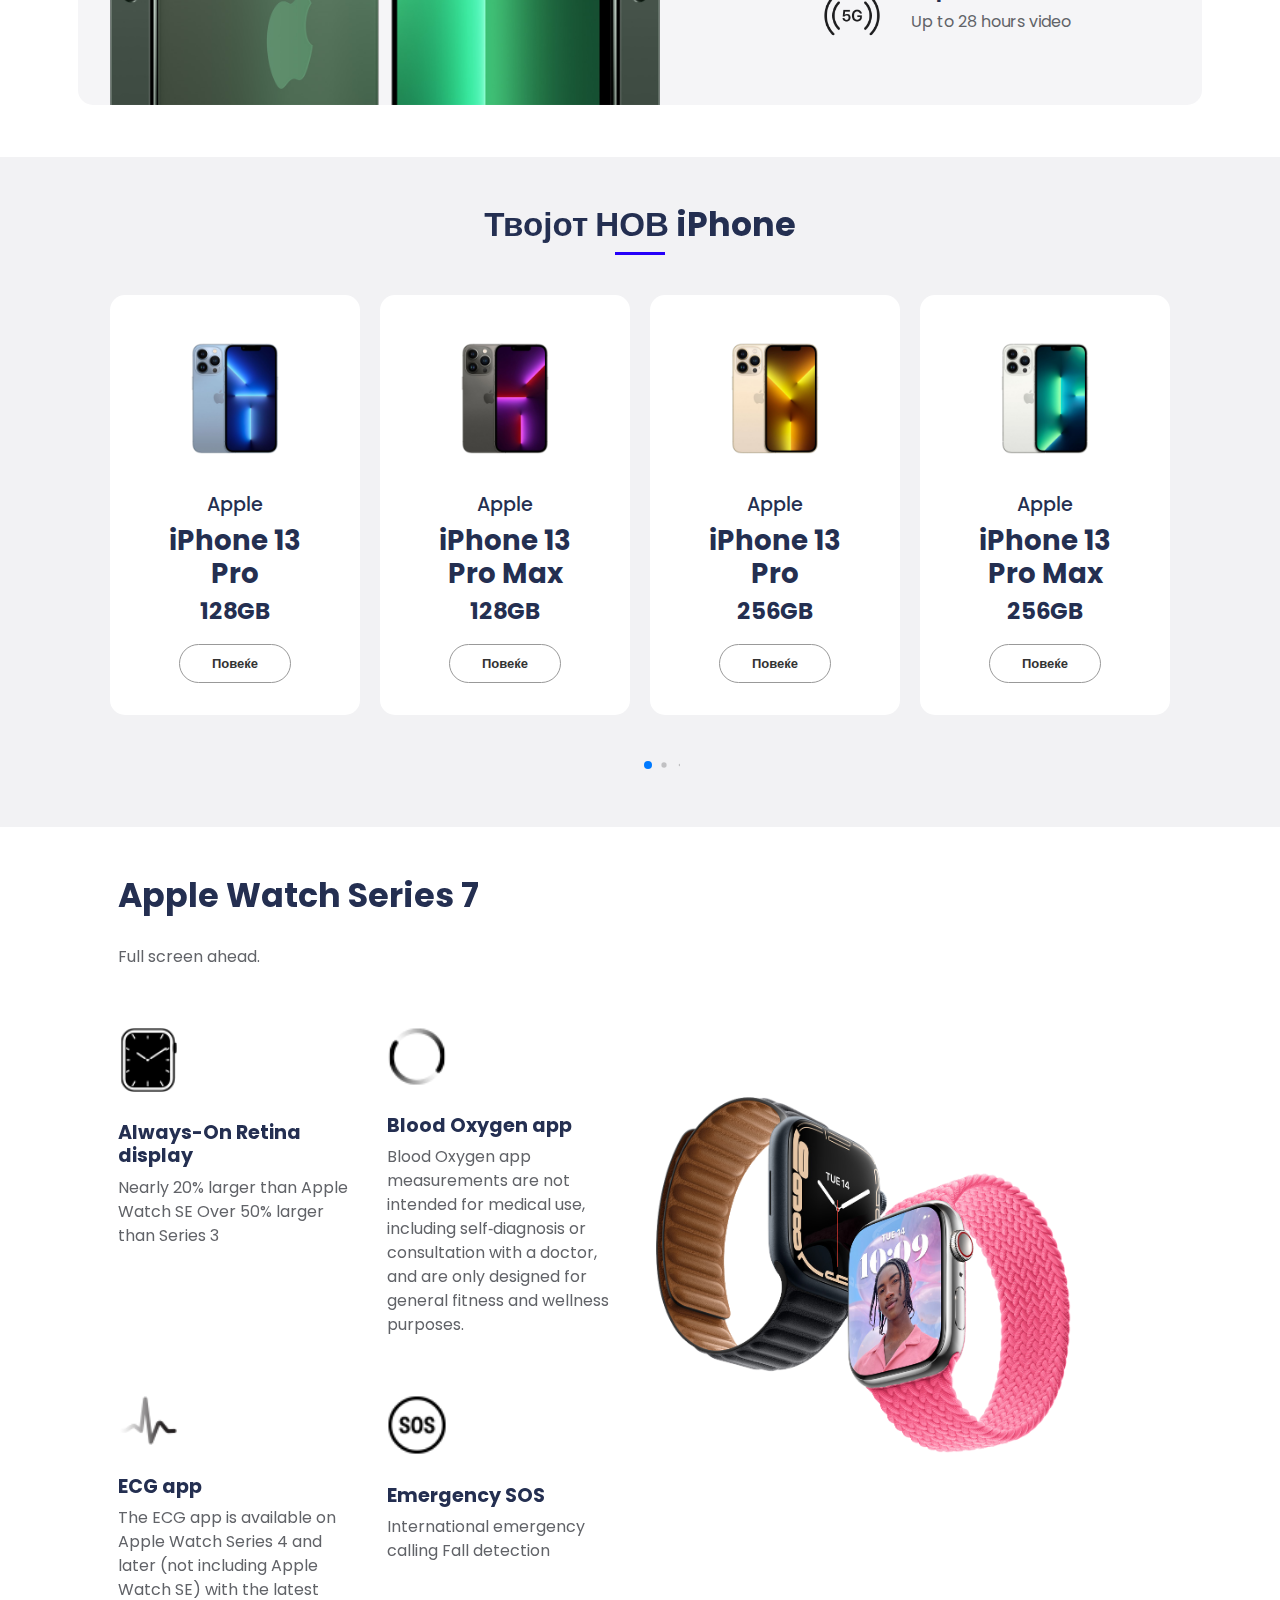
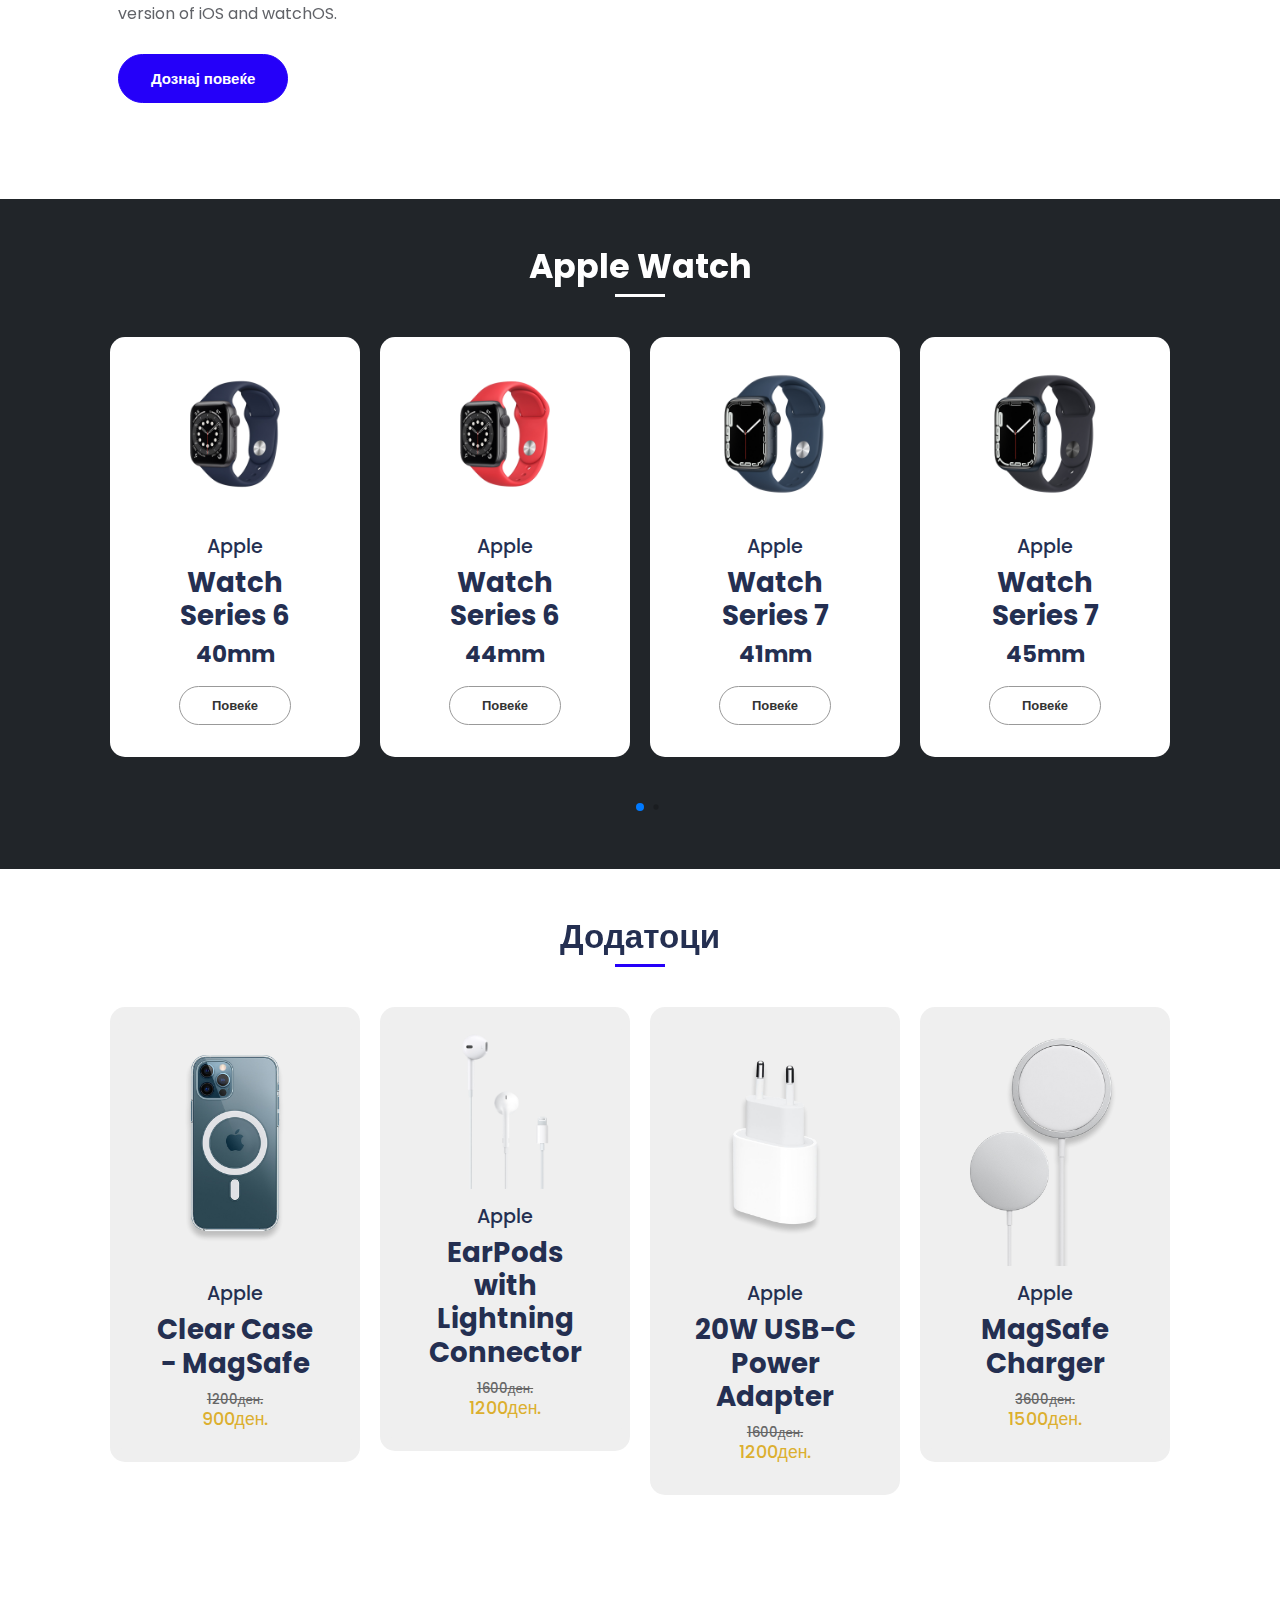
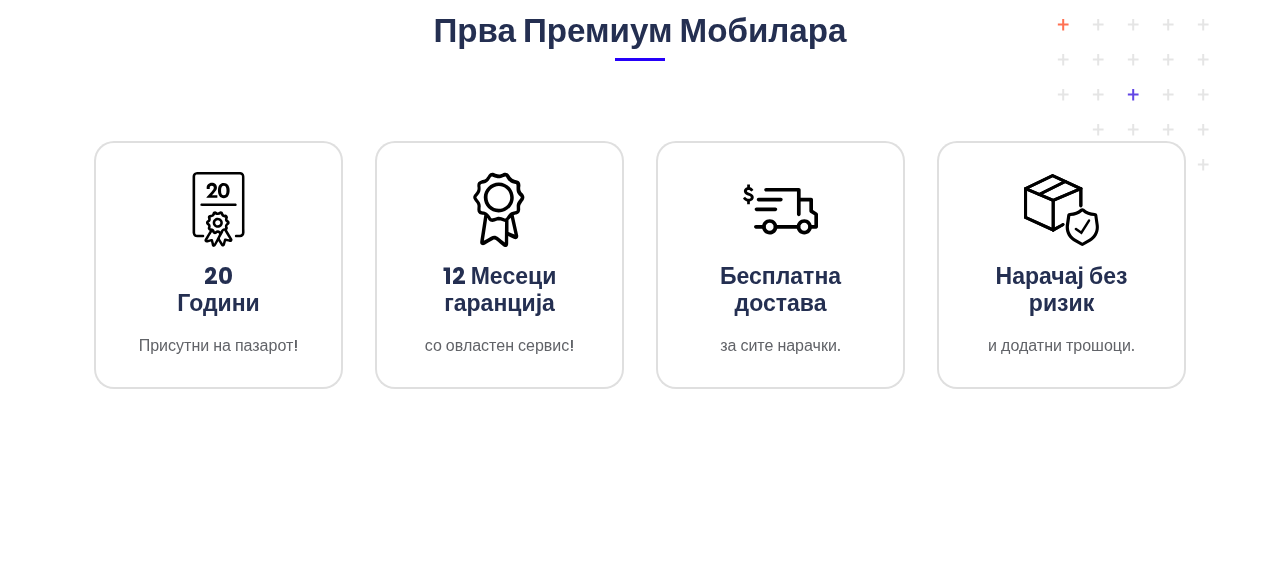
==== commit 10bf4f37: "added section accessories and premium service" ====
--- a/index.html
+++ b/index.html
@@ -222,9 +222,8 @@
       <section class="py-1" id="iphone-13-pro">
         <div class="container">
           <div class="row rounded align-items-center ">
-            <div class="col-lg-2"></div>
-            <div class="col-lg-4 text-center text-md-start justify-content-center">
-              <img class="" src="img/13 pro-green.png" width="450" alt="">
+            <div class="col-lg-8 text-center text-md-start justify-content-center">
+              <img class="img-fluid cta-image" src="img/13 pro-green.png" width="550" alt="">
             </div>
             <div class="col-lg-4 mt-5 vpx-sm-5 px-md-0 justify-content-center">
               <h4>iPhone 13 Pro</h4>
@@ -266,7 +265,6 @@
                 </div>
               </div>
             </div>
-            <div class="col-lg-2"></div>
           </div>
         </div>
       </section>
@@ -380,15 +378,16 @@
                         <a class="d-flex w-100" href="#">
                           <div class="border border-0 bg-white rounded px-3 pb-3 pt-1 row mx-0 align-items-center">
                             <div class="col-12 product-img-wrapper">
-                              <img class="img-fluid mb-2 mb-xl-3" src="img/iPhone-13-pro-green.png"
+                              <img class="img-fluid mb-2 mb-xl-3" src="img/iPhone-13-red.png"
                                 alt="Apple iPhone 13 Pro 128GB">
                             </div>
                             <div class="col-12">
                               <h5>Apple</h5>
-                              <h3 class="fw-bold">iPhone 13 Pro</h3>
+                              <h3 class="fw-bold">iPhone 13</h3>
                               <p class="h5 price">
                                 <!-- <del class="mr-2 small">66400ден.</del><br>65200ден. -->
                               </p>
+                              <h4 class="fw-bold">128GB</h4>
                               <button class="btn btn-outline-primary mb-2">Повеќе</button>
                             </div>
                           </div>
@@ -402,15 +401,39 @@
                         <a class="d-flex w-100" href="#">
                           <div class="border border-0 bg-white rounded px-3 pb-3 pt-1 row mx-0 align-items-center">
                             <div class="col-12 product-img-wrapper">
-                              <img class="img-fluid mb-2 mb-xl-3" src="img/iPhone 13-pro-blue.png"
+                              <img class="img-fluid mb-2 mb-xl-3" src="img/iphone-se-2022-black-web.png"
                                 alt="Apple iPhone 13 Pro 128GB">
                             </div>
                             <div class="col-12">
                               <h5>Apple</h5>
-                              <h3 class="fw-bold">iPhone 13 Pro</h3>
+                              <h3 class="fw-bold">iPhone SE 2022</h3>
                               <p class="h5 price">
                                 <!-- <del class="mr-2 small">66400ден.</del><br>65200ден. -->
                               </p>
+                              <h4 class="fw-bold">64GB</h4>
+                              <button class="btn btn-outline-primary mb-2">Повеќе</button>
+                            </div>
+                          </div>
+                        </a>
+                      </div>
+                    </div>
+                  </div>
+                  <div class="swiper-slide">
+                    <div class="my-3 product-wrapper d-flex text-center">
+                      <div class="p-2 rounded text-dark bg-white d-flex w-100">
+                        <a class="d-flex w-100" href="#">
+                          <div class="border border-0 bg-white rounded px-3 pb-3 pt-1 row mx-0 align-items-center">
+                            <div class="col-12 product-img-wrapper">
+                              <img class="img-fluid mb-2 mb-xl-3" src="img/iPhone-11-green.png"
+                                alt="Apple iPhone 13 Pro 128GB">
+                            </div>
+                            <div class="col-12">
+                              <h5>Apple</h5>
+                              <h3 class="fw-bold">iPhone 11</h3>
+                              <p class="h5 price">
+                                <!-- <del class="mr-2 small">66400ден.</del><br>65200ден. -->
+                              </p>
+                              <h4 class="fw-bold">64GB</h4>
                               <button class="btn btn-outline-primary mb-2">Повеќе</button>
                             </div>
                           </div>
@@ -624,21 +647,21 @@
                   <div class="swiper-wrapper">
                     <div class="swiper-slide">
                       <div class="my-3 product-wrapper d-flex text-center">
-                        <div class="p-2 rounded text-dark bg-white d-flex w-100">
-                          <a class="d-flex w-100" href="#">
-                            <div class="border border-0 bg-white rounded px-3 pb-3 pt-1 row mx-0 align-items-center">
+                        <div class="p-2 rounded text-dark bg-gray d-flex w-100">
+                          <a class="d-flex w-100" href="#accessories">
+                            <div class="border border-0 bg-gray rounded px-3 pb-3 pt-1 row mx-0 align-items-center">
                               <div class="col-12 product-img-wrapper">
-                                <img class="img-fluid mb-2 mb-xl-3" src="img/watch/Series6-blue.png" 
-                                  alt="Apple iPhone 13 Pro 128GB">
+                                <img class="img-fluid mb-2 mb-xl-3" src="img/accessories/clear-case.png" 
+                                  alt="Clear Case - MagSafe">
                               </div>
                               <div class="col-12">
                                 <h5>Apple</h5>
-                                <h3 class="fw-bold">Watch Series 6</h3>
+                                <h3 class="fw-bold">Clear Case - MagSafe</h3>
                                 <p class="h5 price">
-                                  <!-- <del class="mr-2 small">66400ден.</del><br>65200ден. -->
+                                  <del class="mr-2 small">1200ден.</del><br>900ден.
                                 </p>
-                                <h4 class="fw-bold">40mm</h4>
-                                <button class="btn btn-outline-primary mb-2">Повеќе</button>
+                                <!-- <h4 class="fw-bold">40mm</h4> -->
+                                <!-- <button class="btn btn-outline-primary mb-2">Повеќе</button> -->
                               </div>
                             </div>
                           </a>
@@ -647,21 +670,21 @@
                     </div>
                     <div class="swiper-slide">
                       <div class="my-3 product-wrapper d-flex text-center">
-                        <div class="p-2 rounded text-dark bg-white d-flex w-100">
+                        <div class="p-2 rounded text-dark bg-gray d-flex w-100">
                           <a class="d-flex w-100" href="#">
-                            <div class="border border-0 bg-white rounded px-3 pb-3 pt-1 row mx-0 align-items-center">
+                            <div class="border border-0 bg-gray rounded px-3 pb-3 pt-1 row mx-0 align-items-center">
                               <div class="col-12 product-img-wrapper">
-                                <img class="img-fluid mb-2 mb-xl-3" src="img/watch/Series6-red.png" 
-                                  alt="Apple iPhone 13 Pro 128GB">
+                                <img class="img-fluid mb-2 mb-xl-3" src="img/accessories/earpods.png  " 
+                                  alt="EarPods with Lightning Connector">
                               </div>
                               <div class="col-12">
                                 <h5>Apple</h5>
-                                <h3 class="fw-bold">Watch Series 6</h3>
+                                <h3 class="fw-bold">EarPods with Lightning Connector</h3>
                                 <p class="h5 price">
-                                  <!-- <del class="mr-2 small">66400ден.</del><br>65200ден. -->
+                                  <del class="mr-2 small">1600ден.</del><br>1200ден.
                                 </p>
-                                <h4 class="fw-bold">44mm</h4>
-                                <button class="btn btn-outline-primary mb-2">Повеќе</button>
+                                <!-- <h4 class="fw-bold">40mm</h4> -->
+                                <!-- <button class="btn btn-outline-primary mb-2">Повеќе</button> -->
                               </div>
                             </div>
                           </a>
@@ -670,21 +693,21 @@
                     </div>
                     <div class="swiper-slide">
                       <div class="my-3 product-wrapper d-flex text-center">
-                        <div class="p-2 rounded text-dark bg-white d-flex w-100">
+                        <div class="p-2 rounded text-dark bg-gray d-flex w-100">
                           <a class="d-flex w-100" href="#">
-                            <div class="border border-0 bg-white rounded px-3 pb-3 pt-1 row mx-0 align-items-center">
+                            <div class="border border-0 bg-gray rounded px-3 pb-3 pt-1 row mx-0 align-items-center">
                               <div class="col-12 product-img-wrapper">
-                                <img class="img-fluid mb-2 mb-xl-3" src="img/watch/series-7-blue.png" 
-                                  alt="Apple iPhone 13 Pro 128GB">
+                                <img class="img-fluid mb-2 mb-xl-3" src="img/accessories/adapter.png" 
+                                  alt="20W USB-C Power Adapter">
                               </div>
                               <div class="col-12">
                                 <h5>Apple</h5>
-                                <h3 class="fw-bold">Watch Series 7</h3>
+                                <h3 class="fw-bold">20W USB-C Power Adapter</h3>
                                 <p class="h5 price">
-                                  <!-- <del class="mr-2 small">66400ден.</del><br>65200ден. -->
+                                  <del class="mr-2 small">1600ден.</del><br>1200ден.
                                 </p>
-                                <h4 class="fw-bold">41mm</h4>
-                                <button class="btn btn-outline-primary mb-2">Повеќе</button>
+                                <!-- <h4 class="fw-bold">40mm</h4> -->
+                                <!-- <button class="btn btn-outline-primary mb-2">Повеќе</button> -->
                               </div>
                             </div>
                           </a>
@@ -693,50 +716,27 @@
                     </div>
                     <div class="swiper-slide">
                       <div class="my-3 product-wrapper d-flex text-center">
-                        <div class="p-2 rounded text-dark bg-white d-flex w-100">
+                        <div class="p-2 rounded text-dark bg-gray d-flex w-100">
                           <a class="d-flex w-100" href="#">
-                            <div class="border border-0 bg-white rounded px-3 pb-3 pt-1 row mx-0 align-items-center">
+                            <div class="border border-0 bg-gray rounded px-3 pb-3 pt-1 row mx-0 align-items-center">
                               <div class="col-12 product-img-wrapper">
-                                <img class="img-fluid mb-2 mb-xl-3" src="img/watch/series-7-black.png" 
-                                  alt="Apple iPhone 13 Pro 128GB">
+                                <img class="img-fluid mb-2 mb-xl-3" src="img/accessories/magsafe.png" 
+                                  alt="MagSafe Charger">
                               </div>
                               <div class="col-12">
                                 <h5>Apple</h5>
-                                <h3 class="fw-bold">Watch Series 7</h3>
+                                <h3 class="fw-bold">MagSafe Charger</h3>
                                 <p class="h5 price">
-                                  <!-- <del class="mr-2 small">66400ден.</del><br>65200ден. -->
+                                  <del class="mr-2 small">3600ден.</del><br>1500ден.
                                 </p>
-                                <h4 class="fw-bold">45mm</h4>
-                                <button class="btn btn-outline-primary mb-2">Повеќе</button>
+                                <!-- <h4 class="fw-bold">40mm</h4> -->
+                                <!-- <button class="btn btn-outline-primary mb-2">Повеќе</button> -->
                               </div>
                             </div>
                           </a>
                         </div>
                       </div>
                     </div>
-                    <div class="swiper-slide">
-                      <div class="my-3 product-wrapper d-flex text-center">
-                        <div class="p-2 rounded text-dark bg-white d-flex w-100">
-                          <a class="d-flex w-100" href="#">
-                            <div class="border border-0 bg-white rounded px-3 pb-3 pt-1 row mx-0 align-items-center">
-                              <div class="col-12 product-img-wrapper">
-                                <img class="img-fluid mb-2 mb-xl-3" src="img/watch/series-7-white-nike.png" 
-                                  alt="Apple iPhone 13 Pro 128GB">
-                              </div>
-                              <div class="col-12">
-                                <h5>Apple</h5>
-                                <h3 class="fw-bold">Series 7 Nike</h3>
-                                <p class="h5 price">
-                                  <!-- <del class="mr-2 small">66400ден.</del><br>65200ден. -->
-                                </p>
-                                <h4 class="fw-bold">45mm</h4>
-                                <button class="btn btn-outline-primary mb-2">Повеќе</button>
-                              </div>
-                            </div>
-                          </a>
-                        </div>
-                      </div>
-                    </div>
                   </div>
                   <div class="row pt-5">
                     <div class="swiper-pagination"></div>
@@ -745,6 +745,87 @@
               </div>
             </div>
           </section>
+
+              <!-- <section> begin ============================-->
+      <section class="pt-1" id="service">
+        <div class="container">
+          <div class="position-absolute z-index--1 end-0 d-none d-lg-block">
+            <img
+              src="img/category/shape.svg"
+              style="max-width: 200px"
+              alt="service"
+            />
+          </div>
+          <div class="mb-7 text-center">
+            <h2 class="section-title">Прва Премиум Мобилара</h2>
+          </div>
+          <div class="row">
+            <div class="col-lg-3 col-sm-6 mb-6">
+              <div
+                class="card service-card shadow-hover rounded-3 text-center align-items-center"
+              >
+                <div class="card-body p-xxl-5 p-4">
+                  <img
+                    src="img/category/20-godini.svg"
+                    width="75"
+                    alt="Service"
+                  />
+                  <h4 class="mt-3 mb-3 fw-bold">20 <br> Години</h4>
+                  <p class="mb-0 fw-medium">Присутни на пазарот!</p>
+                </div>
+              </div>
+            </div>
+            <div class="col-lg-3 col-sm-6 mb-6">
+              <div
+                class="card service-card shadow-hover rounded-3 text-center align-items-center"
+              >
+                <div class="card-body p-xxl-5 p-4">
+                  <img
+                    src="img/category/kvalitet.svg"
+                    width="75"
+                    alt="Service"
+                  />
+                  <h4 class="mt-3 mb-3 fw-bold">12 Месеци гаранција</h4>
+                  <p class="mb-0 fw-medium">со овластен сервис!</p>
+                </div>
+              </div>
+            </div>
+            <div class="col-lg-3 col-sm-6 mb-6">
+              <div
+                class="card service-card shadow-hover rounded-3 text-center align-items-center"
+              >
+                <div class="card-body p-xxl-5 p-4">
+                  <img
+                    src="img/category/besplatna-dostava.svg"
+                    width="75"
+                    alt="Service"
+                  />
+                  <h4 class="mt-3 mb-3 fw-bold">Бесплатна достава</h4>
+                  <p class="mb-0 fw-medium">за сите нарачки.</p>
+                </div>
+              </div>
+            </div>
+            <div class="col-lg-3 col-sm-6 mb-6">
+              <div
+                class="card service-card shadow-hover rounded-3 text-center align-items-center"
+              >
+                <div class="card-body p-xxl-5 p-4">
+                  <img
+                    src="img/category/bez-rizik.svg"
+                    width="75"
+                    alt="Service"
+                  />
+                  <h4 class="mt-3 mb-3 fw-bold">Нарачај без ризик</h4>
+                  <p class="mb-0 fw-medium">и додатни трошоци.</p>
+                </div>
+              </div>
+            </div>
+          </div>
+        </div>
+        <!-- end of .container-->
+      </section>
+      <!-- <section> close ============================-->                    
+
                 
   
 
--- a/css/main.css
+++ b/css/main.css
@@ -180,8 +180,18 @@
     background-color: #212529 !important;
 }
 
+.bg-gray {
+    background-color: #efefef;
+}
+
 @media (max-width: 480px) {
     .swiper-slide-img {
         max-height: 60px;
     }
+}
+
+@media (min-width: 1200px) {
+    .cta-image {
+        margin-bottom: -1rem;
+        }
 }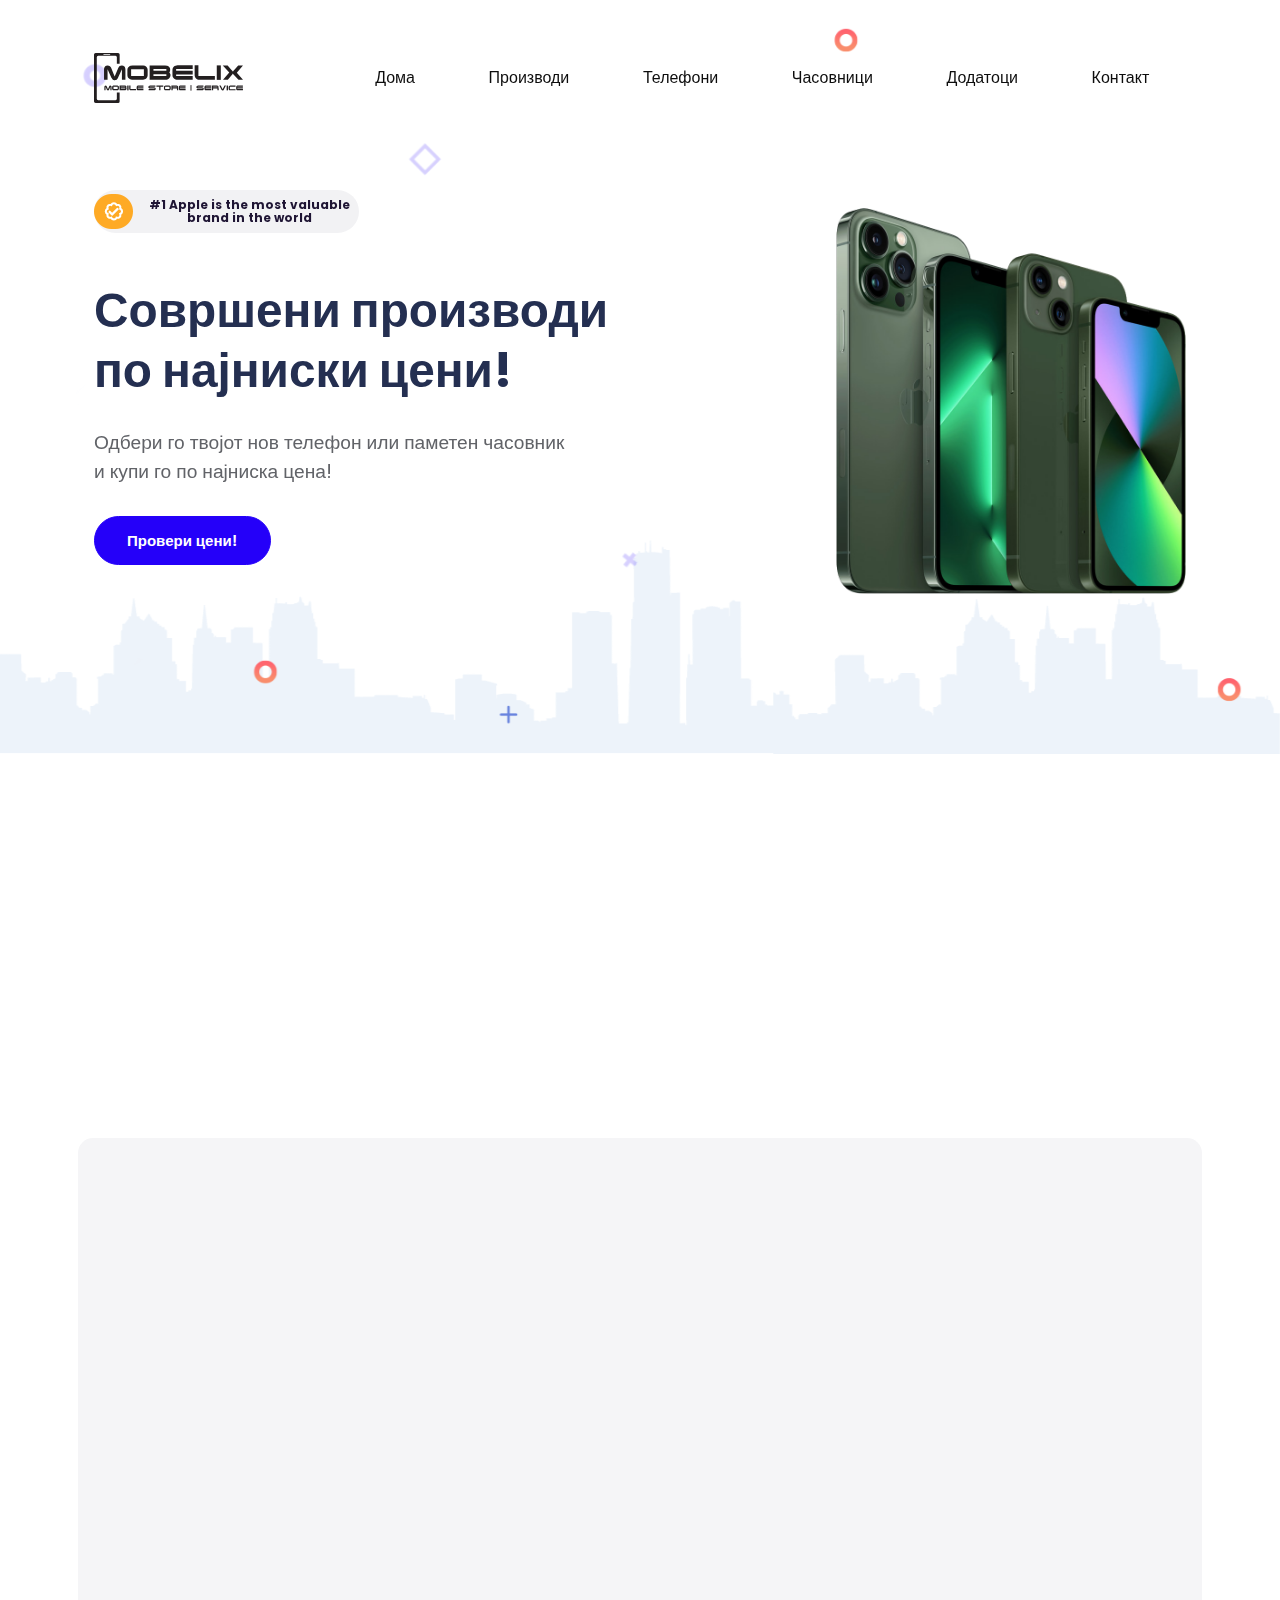
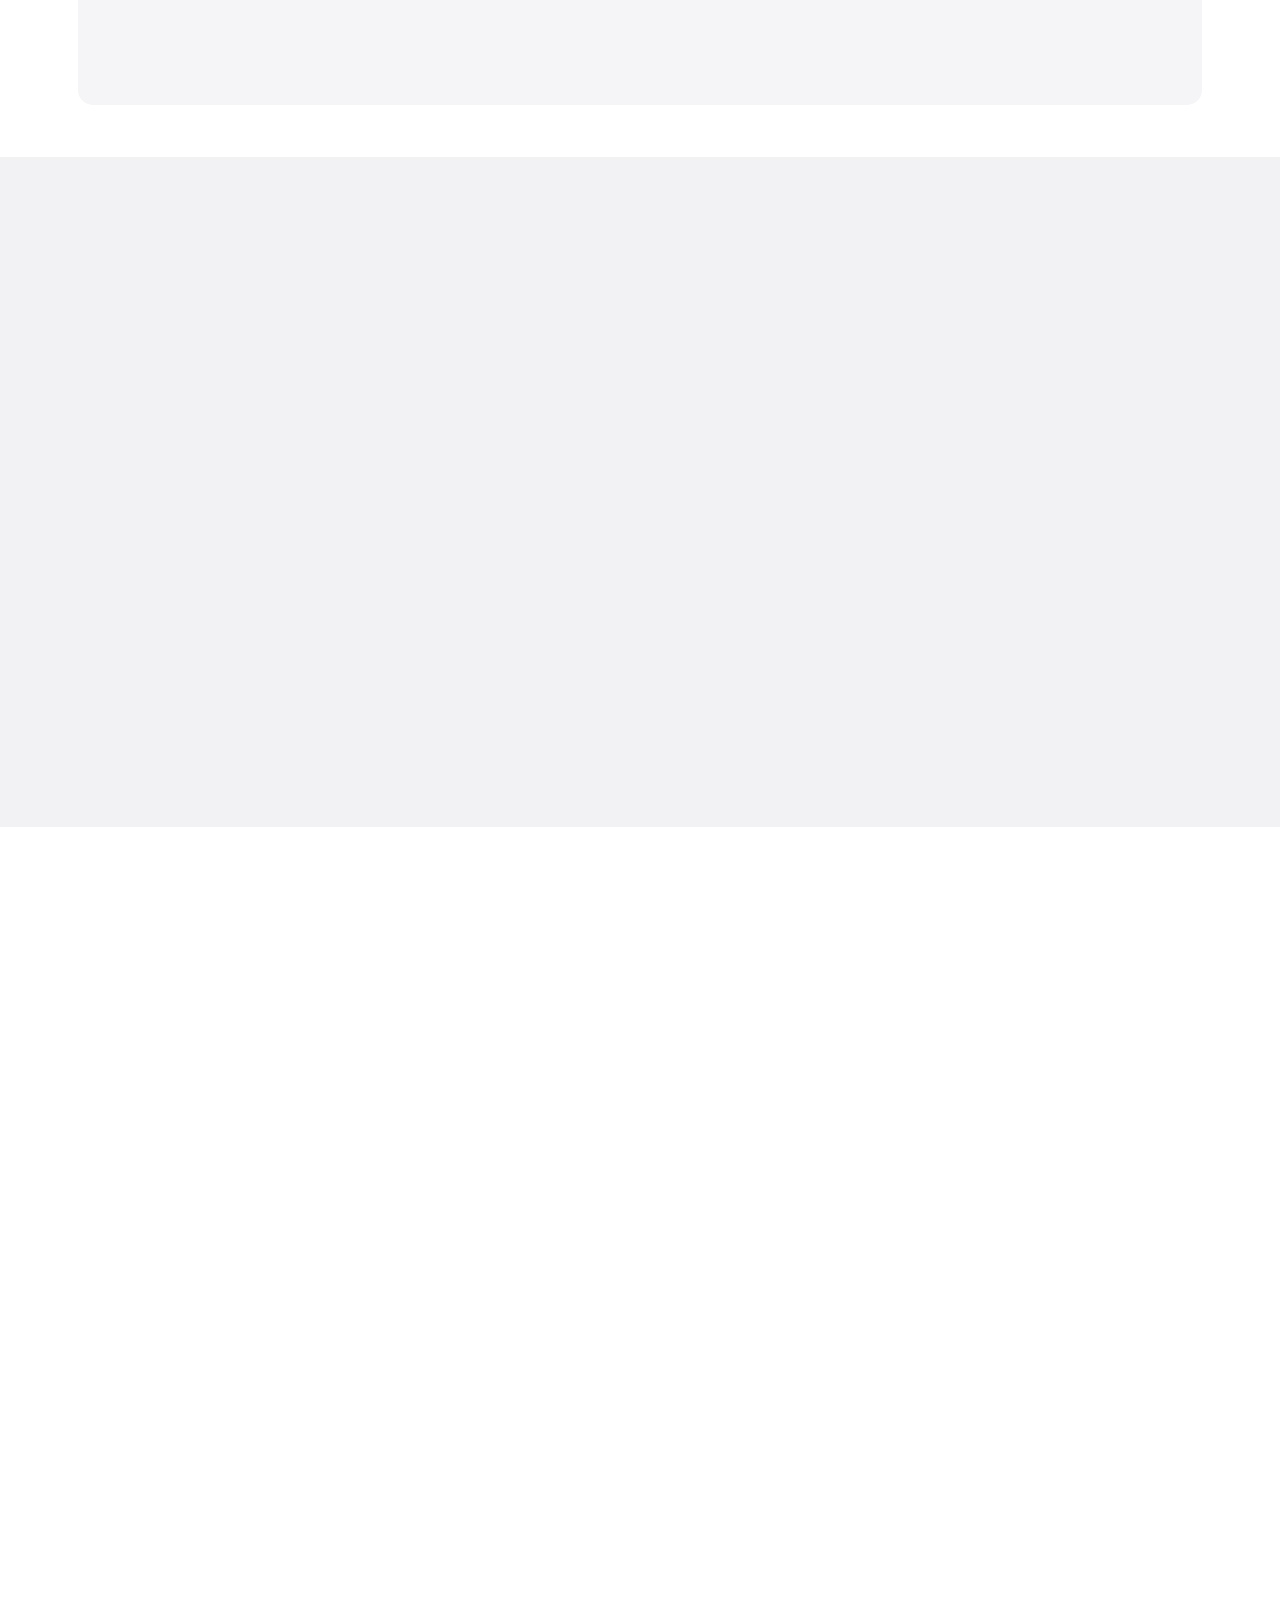
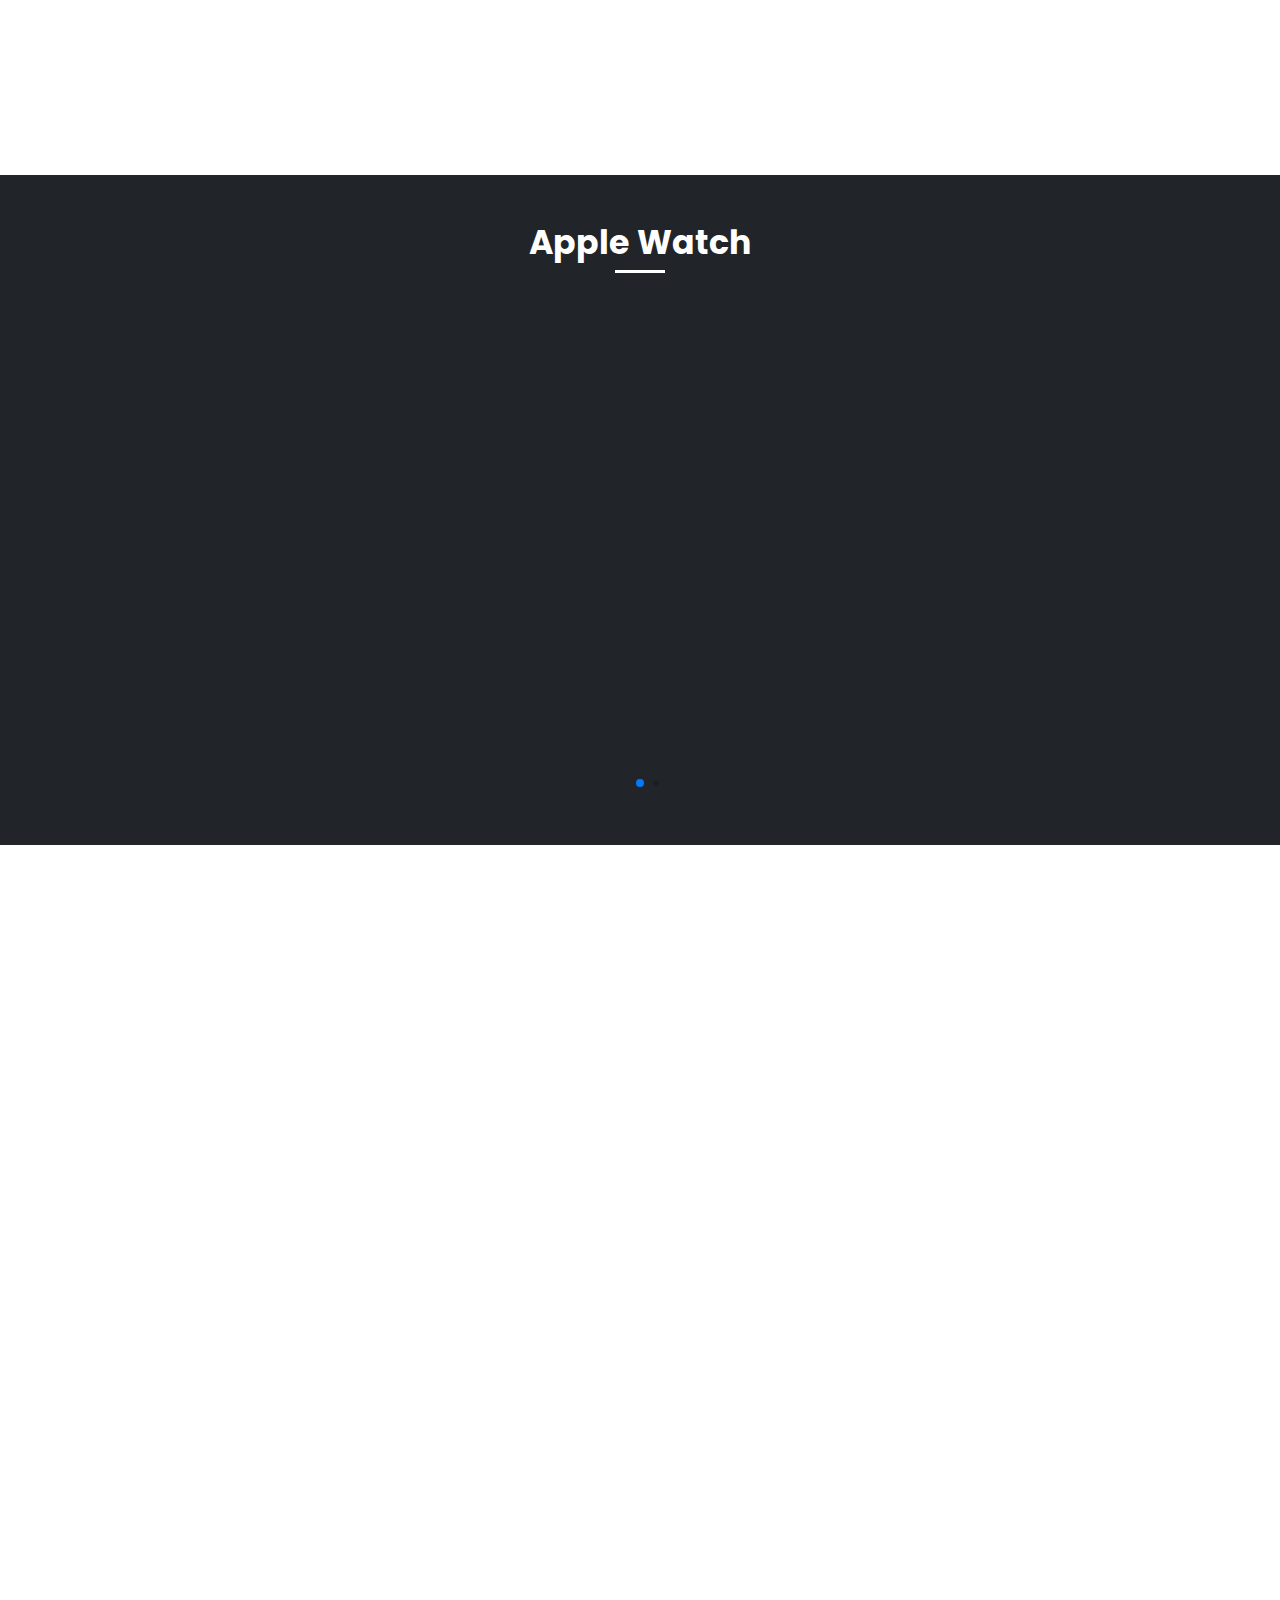
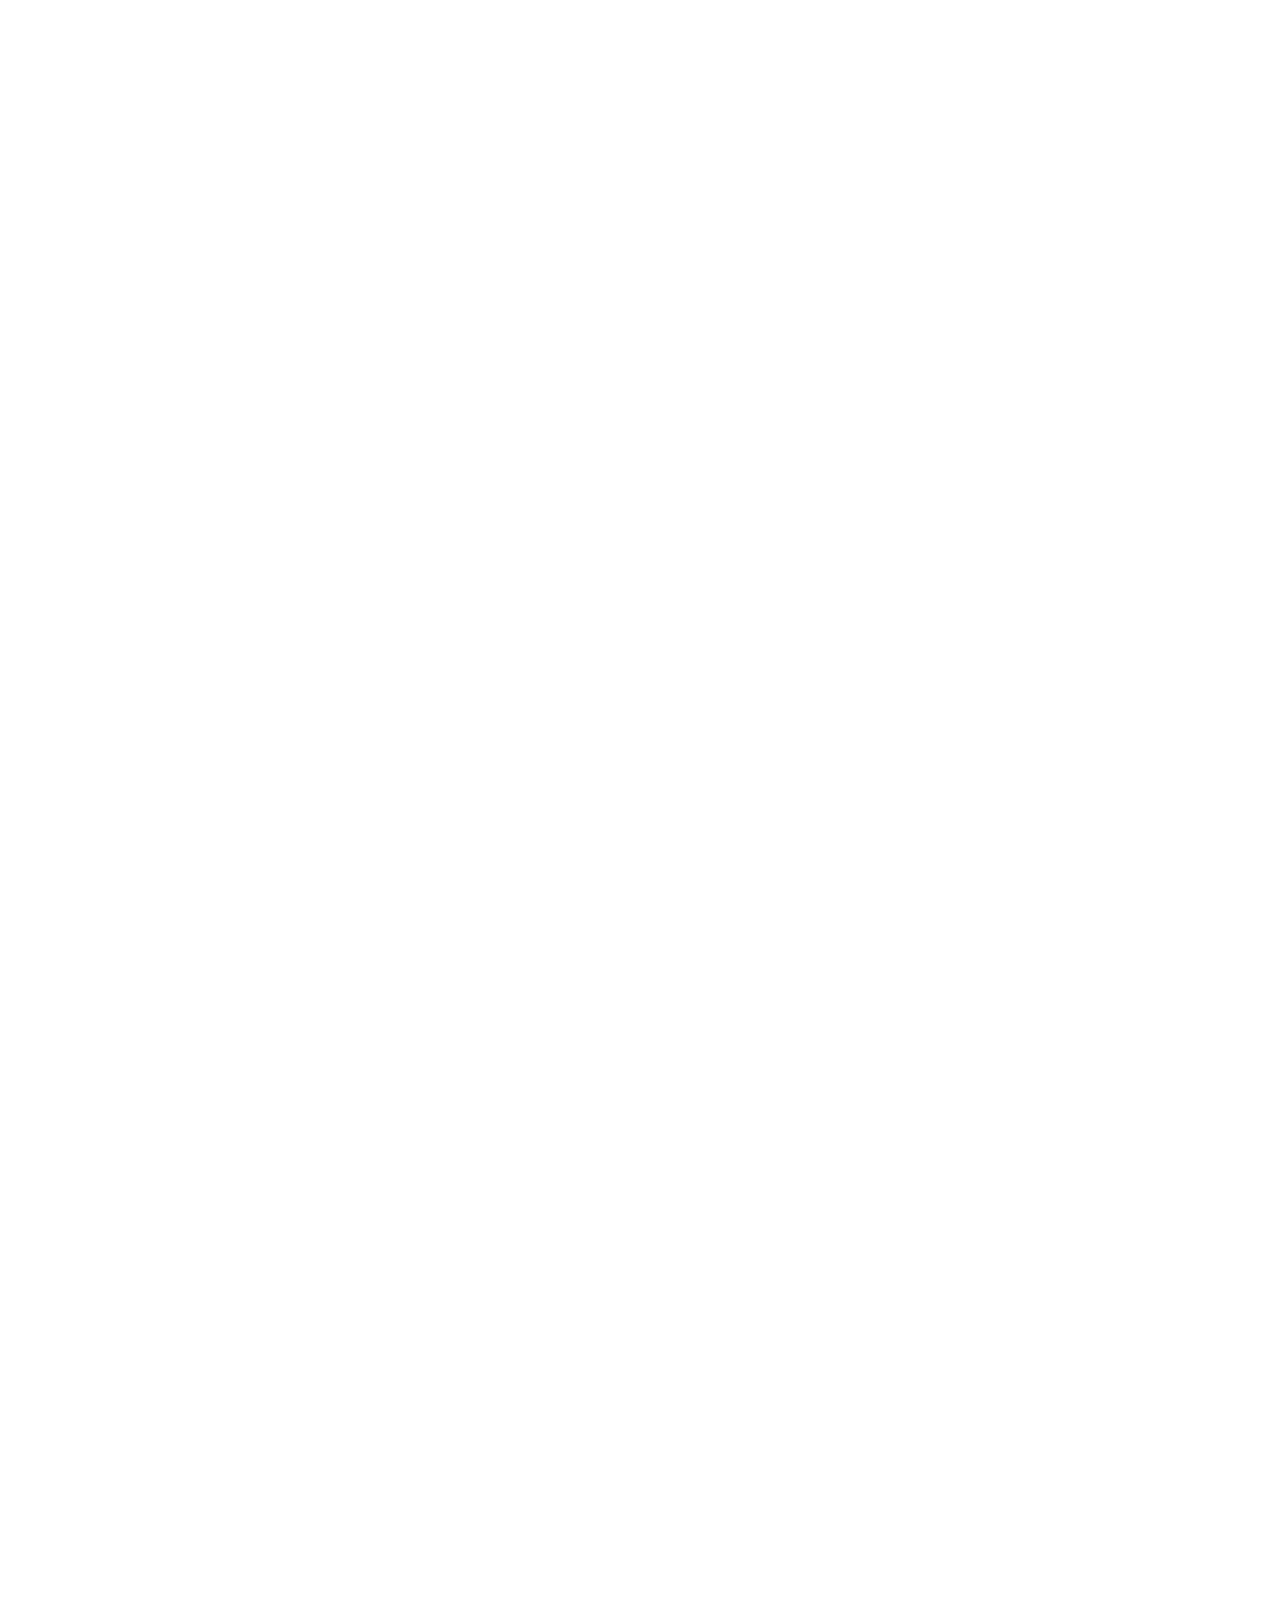
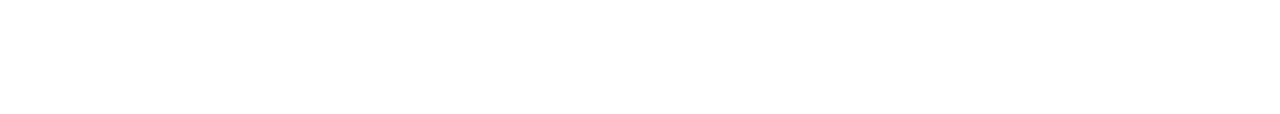
==== commit 18ac44e7: "added section" ====
--- a/index.html
+++ b/index.html
@@ -26,6 +26,10 @@
   <link rel="stylesheet" href="./css/theme.css" />
   <link rel="stylesheet" href="./css/main.css" />
   <link rel="stylesheet" href="https://cdn.jsdelivr.net/npm/swiper@8/swiper-bundle.min.css">
+  <!-- <link rel="stylesheet" href="https://cdnjs.cloudflare.com/ajax/libs/animate.css/4.1.1/animate.min.css"/> -->
+  <!-- <link rel="stylesheet" href="./css/animate.min.css" /> -->
+  <link href="https://unpkg.com/aos@2.3.1/dist/aos.css" rel="stylesheet">
+
   
   <link href="https://fonts.googleapis.com/css2?family=Poppins:wght@400;500;700&display=swap" rel="stylesheet" />
   <link href="https://fonts.googleapis.com/css2?family=Playfair+Display:wght@400;700&display=swap" rel="stylesheet" />
@@ -92,8 +96,7 @@
 <body>
   <main id="top" class="main">
 
-    <nav class="navbar navbar-expand-lg navbar-light fixed-top py-5 d-block"
-      data-navbar-on-scroll="data-navbar-on-scroll">
+    <nav class="navbar navbar-expand-lg navbar-light fixed-top py-5 d-block" data-navbar-on-scroll="data-navbar-on-scroll">
       <div class="container">
         <a class="navbar-brand" href="index.html">
           <img src="img/mobelix.svg" height="50" alt="logo" />
@@ -137,7 +140,7 @@
     <section id="home" class="py-0">
       <div class="bg-holder" style="background-image:url(./img/hero-bg.png); background-position: bottom; background-size: cover;"></div>
       <div class="container position-relative">
-        <div class="row align-items-center py-9">
+        <div class="row align-items-center py-9" data-aos="fade-in" data-aos-duration="1500">
           <div class="col-md-7 col-lg-6 text-center text-md-start">
             <span class="badge bg-light rounded-pill text-dark align-items-center d-flex flex-row-reverse justify-content-end mx-auto mx-md-0 ps-0 w-75 w-sm-50 w-md-75 w-xl-50 mb-3">#1 Apple is the most valuable <br class="d-block d-lg-none d-xl-block" /> brand in the world<img class="img-fluid float-start me-3" src="img/arrow-right.png" alt=""/></span>
             <h1 class="mb-4 display-3 fw-bold lh-sm mt-5">Совршени производи <br class="d-block d-lg-none d-xl-block" />по најниски цени!</h1>
@@ -153,7 +156,7 @@
     </section>
 
     <!-- <section> begin ============================-->
-    <section id="proizvodi" class="py-5">
+    <section id="proizvodi" class="py-5" data-aos="fade-up" data-aos-offset="500" data-aos-duration="1500">
       <div class="container">
         <div class="row">
           <div class="col-md-6 col-lg-6 mx-auto text-center">
@@ -223,9 +226,9 @@
         <div class="container">
           <div class="row rounded align-items-center ">
             <div class="col-lg-8 text-center text-md-start justify-content-center">
-              <img class="img-fluid cta-image" src="img/13 pro-green.png" width="550" alt="">
-            </div>
-            <div class="col-lg-4 mt-5 vpx-sm-5 px-md-0 justify-content-center">
+              <img class="img-fluid cta-image" src="img/13 pro-green.png" width="550" alt="" data-aos="fade-right" data-aos-offset="500" data-aos-duration="1000">
+            </div>
+            <div class="col-lg-4 mt-5 vpx-sm-5 px-md-0 justify-content-center" data-aos="fade-left" data-aos-offset="500" data-aos-duration="1000">
               <h4>iPhone 13 Pro</h4>
               <h1 class="fw-bold fs-5 display-3 lh-sm">Oh. So. Pro.</h1>
               <div class="d-flex align-items-center mb-3">
@@ -271,7 +274,7 @@
 
       <!-- <section> begin ============================-->
         <section class="py-5 bg-light mt-5" id="iphone-products">
-          <div class="container">
+          <div class="container"  data-aos="zoom-in" data-aos-offset="500" data-aos-duration="1500">
             <div class="row">
               <div class="col-md-6 col-lg-6 mx-auto text-center fw-bold">
                 <h2 class="section-title">Твојот НОВ iPhone</h2>
@@ -453,11 +456,10 @@
       <!-- <section> begin ============================-->
       <section class="py-5">
 
-        <div class="container">
           <div class="container">
             <div class="row align-items-center">
-              <div class="col-md-5 order-md-1 text-center text-md-start"><img class="img-fluid mb-4" src="img/watch/Watch Series 7.png" alt="" /></div>
-              <div class="col-md-6 text-center text-md-start align-items-start">
+              <div class="col-md-5 order-md-1 text-center text-md-start"  data-aos="zoom-in" data-aos-offset="500" data-aos-duration="1500"><img class="img-fluid mb-4" src="img/watch/Watch Series 7.png" alt="" /></div>
+              <div class="col-md-6 text-center text-md-start align-items-start"  data-aos="fade-up" data-aos-offset="500" data-aos-duration="1500">
                 <h6 class="fw-bold fs-4 display-3 lh-sm">Apple Watch Series 7</h6>
                 <p class="my-4 pe-xl-5">Full screen ahead.</p>
                 <div class="row">
@@ -493,7 +495,6 @@
               </div>
             </div>
           </div>
-        </div>
         <!-- end of .container-->
 
       </section>
@@ -509,7 +510,7 @@
               </div>
               <div class="row wrapper-row mt-3">
                 <div class="swiper swiperIphone">
-                  <div class="swiper-wrapper">
+                  <div class="swiper-wrapper"  data-aos="zoom-in" data-aos-offset="500" data-aos-duration="1500">
                     <div class="swiper-slide">
                       <div class="my-3 product-wrapper d-flex text-center">
                         <div class="p-2 rounded text-dark bg-white d-flex w-100">
@@ -636,110 +637,96 @@
 
           <!-- <section> begin ============================-->
           <section class="py-5" id="accessories">
-            <div class="container">
+            <div class="container"  data-aos="fade-down" data-aos-offset="500" data-aos-duration="1500">
               <div class="row">
                 <div class="col-md-6 col-lg-6 mx-auto text-center fw-bold">
                   <h2 class="section-title">Додатоци</h2>
                 </div>
               </div>
-              <div class="row wrapper-row mt-3">
-                <div class="swiper swiperIphone">
-                  <div class="swiper-wrapper">
-                    <div class="swiper-slide">
-                      <div class="my-3 product-wrapper d-flex text-center">
-                        <div class="p-2 rounded text-dark bg-gray d-flex w-100">
-                          <a class="d-flex w-100" href="#accessories">
-                            <div class="border border-0 bg-gray rounded px-3 pb-3 pt-1 row mx-0 align-items-center">
-                              <div class="col-12 product-img-wrapper">
-                                <img class="img-fluid mb-2 mb-xl-3" src="img/accessories/clear-case.png" 
-                                  alt="Clear Case - MagSafe">
-                              </div>
-                              <div class="col-12">
-                                <h5>Apple</h5>
-                                <h3 class="fw-bold">Clear Case - MagSafe</h3>
-                                <p class="h5 price">
-                                  <del class="mr-2 small">1200ден.</del><br>900ден.
-                                </p>
-                                <!-- <h4 class="fw-bold">40mm</h4> -->
-                                <!-- <button class="btn btn-outline-primary mb-2">Повеќе</button> -->
-                              </div>
-                            </div>
-                          </a>
-                        </div>
-                      </div>
-                    </div>
-                    <div class="swiper-slide">
-                      <div class="my-3 product-wrapper d-flex text-center">
-                        <div class="p-2 rounded text-dark bg-gray d-flex w-100">
-                          <a class="d-flex w-100" href="#">
-                            <div class="border border-0 bg-gray rounded px-3 pb-3 pt-1 row mx-0 align-items-center">
-                              <div class="col-12 product-img-wrapper">
-                                <img class="img-fluid mb-2 mb-xl-3" src="img/accessories/earpods.png  " 
-                                  alt="EarPods with Lightning Connector">
-                              </div>
-                              <div class="col-12">
-                                <h5>Apple</h5>
-                                <h3 class="fw-bold">EarPods with Lightning Connector</h3>
-                                <p class="h5 price">
-                                  <del class="mr-2 small">1600ден.</del><br>1200ден.
-                                </p>
-                                <!-- <h4 class="fw-bold">40mm</h4> -->
-                                <!-- <button class="btn btn-outline-primary mb-2">Повеќе</button> -->
-                              </div>
-                            </div>
-                          </a>
-                        </div>
-                      </div>
-                    </div>
-                    <div class="swiper-slide">
-                      <div class="my-3 product-wrapper d-flex text-center">
-                        <div class="p-2 rounded text-dark bg-gray d-flex w-100">
-                          <a class="d-flex w-100" href="#">
-                            <div class="border border-0 bg-gray rounded px-3 pb-3 pt-1 row mx-0 align-items-center">
-                              <div class="col-12 product-img-wrapper">
-                                <img class="img-fluid mb-2 mb-xl-3" src="img/accessories/adapter.png" 
-                                  alt="20W USB-C Power Adapter">
-                              </div>
-                              <div class="col-12">
-                                <h5>Apple</h5>
-                                <h3 class="fw-bold">20W USB-C Power Adapter</h3>
-                                <p class="h5 price">
-                                  <del class="mr-2 small">1600ден.</del><br>1200ден.
-                                </p>
-                                <!-- <h4 class="fw-bold">40mm</h4> -->
-                                <!-- <button class="btn btn-outline-primary mb-2">Повеќе</button> -->
-                              </div>
-                            </div>
-                          </a>
-                        </div>
-                      </div>
-                    </div>
-                    <div class="swiper-slide">
-                      <div class="my-3 product-wrapper d-flex text-center">
-                        <div class="p-2 rounded text-dark bg-gray d-flex w-100">
-                          <a class="d-flex w-100" href="#">
-                            <div class="border border-0 bg-gray rounded px-3 pb-3 pt-1 row mx-0 align-items-center">
-                              <div class="col-12 product-img-wrapper">
-                                <img class="img-fluid mb-2 mb-xl-3" src="img/accessories/magsafe.png" 
-                                  alt="MagSafe Charger">
-                              </div>
-                              <div class="col-12">
-                                <h5>Apple</h5>
-                                <h3 class="fw-bold">MagSafe Charger</h3>
-                                <p class="h5 price">
-                                  <del class="mr-2 small">3600ден.</del><br>1500ден.
-                                </p>
-                                <!-- <h4 class="fw-bold">40mm</h4> -->
-                                <!-- <button class="btn btn-outline-primary mb-2">Повеќе</button> -->
-                              </div>
-                            </div>
-                          </a>
-                        </div>
-                      </div>
-                    </div>
-                  </div>
-                  <div class="row pt-5">
-                    <div class="swiper-pagination"></div>
+              
+              <div class="row">
+                <div class="col-lg-3 col-md-4 my-3 product-wrapper d-flex text-center">
+                  <div class="p-2 rounded text-dark bg-gray d-flex w-100">
+                    <a class="d-flex w-100" href="#accessories">
+                      <div class="border border-0 bg-gray rounded px-3 pb-3 pt-1 row mx-0 align-items-center">
+                        <div class="col-12 product-img-wrapper">
+                          <img class="img-fluid mb-2 mb-xl-3" src="img/accessories/clear-case.png" 
+                            alt="Clear Case - MagSafe">
+                        </div>
+                        <div class="col-12">
+                          <h5>Apple</h5>
+                          <h3 class="fw-bold">Clear Case - MagSafe</h3>
+                          <p class="h5 price">
+                            <del class="mr-2 small">1200ден.</del><br>900ден.
+                          </p>
+                          <!-- <h4 class="fw-bold">40mm</h4> -->
+                          <!-- <button class="btn btn-outline-primary mb-2">Повеќе</button> -->
+                        </div>
+                      </div>
+                    </a>
+                  </div>
+                </div>
+                <div class="col-lg-3 col-md-4 my-3 product-wrapper d-flex text-center">
+                  <div class="p-2 rounded text-dark bg-gray d-flex w-100">
+                    <a class="d-flex w-100" href="#">
+                      <div class="border border-0 bg-gray rounded px-3 pb-3 pt-1 row mx-0 align-items-center">
+                        <div class="col-12 product-img-wrapper">
+                          <img class="img-fluid mb-2 mb-xl-3" src="img/accessories/earpods.png  " 
+                            alt="EarPods with Lightning Connector">
+                        </div>
+                        <div class="col-12">
+                          <h5>Apple</h5>
+                          <h3 class="fw-bold">EarPods with Lightning Connector</h3>
+                          <p class="h5 price">
+                            <del class="mr-2 small">1600ден.</del><br>1200ден.
+                          </p>
+                          <!-- <h4 class="fw-bold">40mm</h4> -->
+                          <!-- <button class="btn btn-outline-primary mb-2">Повеќе</button> -->
+                        </div>
+                      </div>
+                    </a>
+                  </div>
+                </div>
+                <div class="col-lg-3 col-md-4 my-3 product-wrapper d-flex text-center">
+                  <div class="p-2 rounded text-dark bg-gray d-flex w-100">
+                    <a class="d-flex w-100" href="#">
+                      <div class="border border-0 bg-gray rounded px-3 pb-3 pt-1 row mx-0 align-items-center">
+                        <div class="col-12 product-img-wrapper">
+                          <img class="img-fluid mb-2 mb-xl-3" src="img/accessories/adapter.png" 
+                            alt="20W USB-C Power Adapter">
+                        </div>
+                        <div class="col-12">
+                          <h5>Apple</h5>
+                          <h3 class="fw-bold">20W USB-C Power Adapter</h3>
+                          <p class="h5 price">
+                            <del class="mr-2 small">1600ден.</del><br>1200ден.
+                          </p>
+                          <!-- <h4 class="fw-bold">40mm</h4> -->
+                          <!-- <button class="btn btn-outline-primary mb-2">Повеќе</button> -->
+                        </div>
+                      </div>
+                    </a>
+                  </div>
+                </div>
+                <div class="col-lg-3 col-md-4 my-3 product-wrapper d-flex text-center">
+                  <div class="p-2 rounded text-dark bg-gray d-flex w-100">
+                    <a class="d-flex w-100" href="#">
+                      <div class="border border-0 bg-gray rounded px-3 pb-3 pt-1 row mx-0 align-items-center">
+                        <div class="col-12 product-img-wrapper">
+                          <img class="img-fluid mb-2 mb-xl-3" src="img/accessories/magsafe.png" 
+                            alt="MagSafe Charger">
+                        </div>
+                        <div class="col-12">
+                          <h5>Apple</h5>
+                          <h3 class="fw-bold">MagSafe Charger</h3>
+                          <p class="h5 price">
+                            <del class="mr-2 small">3600ден.</del><br>1500ден.
+                          </p>
+                          <!-- <h4 class="fw-bold">40mm</h4> -->
+                          <!-- <button class="btn btn-outline-primary mb-2">Повеќе</button> -->
+                        </div>
+                      </div>
+                    </a>
                   </div>
                 </div>
               </div>
@@ -747,8 +734,8 @@
           </section>
 
               <!-- <section> begin ============================-->
-      <section class="pt-1" id="service">
-        <div class="container">
+      <section class="py-5" id="about">
+        <div class="container"  data-aos="zoom-in" data-aos-offset="100" data-aos-duration="1500">
           <div class="position-absolute z-index--1 end-0 d-none d-lg-block">
             <img
               src="img/category/shape.svg"
@@ -756,7 +743,7 @@
               alt="service"
             />
           </div>
-          <div class="mb-7 text-center">
+          <div class="mb-5 text-center">
             <h2 class="section-title">Прва Премиум Мобилара</h2>
           </div>
           <div class="row">
@@ -770,7 +757,7 @@
                     width="75"
                     alt="Service"
                   />
-                  <h4 class="mt-3 mb-3 fw-bold">20 <br> Години</h4>
+                  <h4 class="mt-3 mb-3 fw-bold">20 Години</h4>
                   <p class="mb-0 fw-medium">Присутни на пазарот!</p>
                 </div>
               </div>
@@ -826,7 +813,170 @@
       </section>
       <!-- <section> close ============================-->                    
 
-                
+        <section class="py-5" id="testimonial">
+          <div class="container-lg" data-aos="fade-up" data-aos-offset="300" data-aos-duration="1500">
+            <div class="row flex-center">
+              <div class="col-sm-10 col-md-5 col-lg-5 order-md-0 text-center text-md-start"><img class="img-fluid mb-4" src="img/testimonial.png" alt="" /></div>
+              <div class="col-sm-10 col-md-6 col-lg-6 text-center text-md-start offset-md-1">
+                <h2 class="section-title text-center">Што рекоа за нас</h2>
+                <div class="carousel slide" id="carouselExampleDark" data-bs-ride="carousel">
+                  <div class="carousel-inner">
+                    <div class="carousel-item active" data-bs-interval="10000">
+                      <div class="row h-100">
+                        <div class="col-12">
+                          <svg class="bi bi-star-fill" xmlns="http://www.w3.org/2000/svg" width="16" height="16" fill="#FFCC00" viewBox="0 0 16 16">
+                            <path d="M3.612 15.443c-.386.198-.824-.149-.746-.592l.83-4.73L.173 6.765c-.329-.314-.158-.888.283-.95l4.898-.696L7.538.792c.197-.39.73-.39.927 0l2.184 4.327 4.898.696c.441.062.612.636.283.95l-3.523 3.356.83 4.73c.078.443-.36.79-.746.592L8 13.187l-4.389 2.256z"></path>
+                          </svg>
+                          <svg class="bi bi-star-fill" xmlns="http://www.w3.org/2000/svg" width="16" height="16" fill="#FFCC00" viewBox="0 0 16 16">
+                            <path d="M3.612 15.443c-.386.198-.824-.149-.746-.592l.83-4.73L.173 6.765c-.329-.314-.158-.888.283-.95l4.898-.696L7.538.792c.197-.39.73-.39.927 0l2.184 4.327 4.898.696c.441.062.612.636.283.95l-3.523 3.356.83 4.73c.078.443-.36.79-.746.592L8 13.187l-4.389 2.256z"></path>
+                          </svg>
+                          <svg class="bi bi-star-fill" xmlns="http://www.w3.org/2000/svg" width="16" height="16" fill="#FFCC00" viewBox="0 0 16 16">
+                            <path d="M3.612 15.443c-.386.198-.824-.149-.746-.592l.83-4.73L.173 6.765c-.329-.314-.158-.888.283-.95l4.898-.696L7.538.792c.197-.39.73-.39.927 0l2.184 4.327 4.898.696c.441.062.612.636.283.95l-3.523 3.356.83 4.73c.078.443-.36.79-.746.592L8 13.187l-4.389 2.256z"></path>
+                          </svg>
+                          <svg class="bi bi-star-fill" xmlns="http://www.w3.org/2000/svg" width="16" height="16" fill="#FFCC00" viewBox="0 0 16 16">
+                            <path d="M3.612 15.443c-.386.198-.824-.149-.746-.592l.83-4.73L.173 6.765c-.329-.314-.158-.888.283-.95l4.898-.696L7.538.792c.197-.39.73-.39.927 0l2.184 4.327 4.898.696c.441.062.612.636.283.95l-3.523 3.356.83 4.73c.078.443-.36.79-.746.592L8 13.187l-4.389 2.256z"></path>
+                          </svg>
+                          <svg class="bi bi-star-fill" xmlns="http://www.w3.org/2000/svg" width="16" height="16" fill="#FFCC00" viewBox="0 0 16 16">
+                            <path d="M3.612 15.443c-.386.198-.824-.149-.746-.592l.83-4.73L.173 6.765c-.329-.314-.158-.888.283-.95l4.898-.696L7.538.792c.197-.39.73-.39.927 0l2.184 4.327 4.898.696c.441.062.612.636.283.95l-3.523 3.356.83 4.73c.078.443-.36.79-.746.592L8 13.187l-4.389 2.256z"></path>
+                          </svg>
+                          <h5 class="my-4 fw-bold lh-sm">User friendly &amp; Customizable</h5>
+                          <p class="mb-0 text-center text-md-start">Bring to the table win-win survival strategies to ensure proactive domination. At the end of the day, going forward, a new normal that has evolved from generation X is on the runway heading towards a streamlined cloud solution. User generated content in real-time will have multiple touchpoints for offshoring.</p>
+                        </div>
+                        <div class="col-xl-6 pt-4 d-flex d-sm-block flex-center">
+                          <div class="d-flex align-items-md-center"><img class="img-fluid me-4 me-md-3 me-lg-4" src="assets/img/gallery/user.png" width="100" alt="" />
+                            <div class="w-lg-50 my-3">
+                              <h5 class="mb-0 fw-bold">Zoltan Nemeth</h5>
+                              <p class="fw-normal mb-0">CEO of Pixer Lab</p>
+                            </div>
+                          </div>
+                        </div>
+                      </div>
+                    </div>
+                    <div class="carousel-item" data-bs-interval="2000">
+                      <div class="row h-100">
+                        <div class="col-12">
+                          <svg class="bi bi-star-fill" xmlns="http://www.w3.org/2000/svg" width="16" height="16" fill="#FFCC00" viewBox="0 0 16 16">
+                            <path d="M3.612 15.443c-.386.198-.824-.149-.746-.592l.83-4.73L.173 6.765c-.329-.314-.158-.888.283-.95l4.898-.696L7.538.792c.197-.39.73-.39.927 0l2.184 4.327 4.898.696c.441.062.612.636.283.95l-3.523 3.356.83 4.73c.078.443-.36.79-.746.592L8 13.187l-4.389 2.256z"></path>
+                          </svg>
+                          <svg class="bi bi-star-fill" xmlns="http://www.w3.org/2000/svg" width="16" height="16" fill="#FFCC00" viewBox="0 0 16 16">
+                            <path d="M3.612 15.443c-.386.198-.824-.149-.746-.592l.83-4.73L.173 6.765c-.329-.314-.158-.888.283-.95l4.898-.696L7.538.792c.197-.39.73-.39.927 0l2.184 4.327 4.898.696c.441.062.612.636.283.95l-3.523 3.356.83 4.73c.078.443-.36.79-.746.592L8 13.187l-4.389 2.256z"></path>
+                          </svg>
+                          <svg class="bi bi-star-fill" xmlns="http://www.w3.org/2000/svg" width="16" height="16" fill="#FFCC00" viewBox="0 0 16 16">
+                            <path d="M3.612 15.443c-.386.198-.824-.149-.746-.592l.83-4.73L.173 6.765c-.329-.314-.158-.888.283-.95l4.898-.696L7.538.792c.197-.39.73-.39.927 0l2.184 4.327 4.898.696c.441.062.612.636.283.95l-3.523 3.356.83 4.73c.078.443-.36.79-.746.592L8 13.187l-4.389 2.256z"></path>
+                          </svg>
+                          <svg class="bi bi-star-fill" xmlns="http://www.w3.org/2000/svg" width="16" height="16" fill="#FFCC00" viewBox="0 0 16 16">
+                            <path d="M3.612 15.443c-.386.198-.824-.149-.746-.592l.83-4.73L.173 6.765c-.329-.314-.158-.888.283-.95l4.898-.696L7.538.792c.197-.39.73-.39.927 0l2.184 4.327 4.898.696c.441.062.612.636.283.95l-3.523 3.356.83 4.73c.078.443-.36.79-.746.592L8 13.187l-4.389 2.256z"></path>
+                          </svg>
+                          <svg class="bi bi-star-fill" xmlns="http://www.w3.org/2000/svg" width="16" height="16" fill="#FFCC00" viewBox="0 0 16 16">
+                            <path d="M3.612 15.443c-.386.198-.824-.149-.746-.592l.83-4.73L.173 6.765c-.329-.314-.158-.888.283-.95l4.898-.696L7.538.792c.197-.39.73-.39.927 0l2.184 4.327 4.898.696c.441.062.612.636.283.95l-3.523 3.356.83 4.73c.078.443-.36.79-.746.592L8 13.187l-4.389 2.256z"></path>
+                          </svg>
+                          <h5 class="my-4 fw-bold lh-sm">User friendly &amp; Customizable</h5>
+                          <p class="mb-0 text-center text-md-start">Bring to the table win-win survival strategies to ensure proactive domination. At the end of the day, going forward, a new normal that has evolved from generation X is on the runway heading towards a streamlined cloud solution. User generated content in real-time will have multiple touchpoints for offshoring.</p>
+                        </div>
+                        <div class="col-xl-6 pt-4 d-flex d-sm-block flex-center">
+                          <div class="d-flex align-items-md-center"><img class="img-fluid me-4 me-md-3 me-lg-4" src="assets/img/gallery/user-1.png" width="100" alt="" />
+                            <div class="w-lg-50 my-3">
+                              <h5 class="mb-0 fw-bold">Jhon Doe</h5>
+                              <p class="fw-normal mb-0">Web Developer</p>
+                            </div>
+                          </div>
+                        </div>
+                      </div>
+                    </div>
+                    <div class="carousel-item">
+                      <div class="row h-100">
+                        <div class="col-12">
+                          <svg class="bi bi-star-fill" xmlns="http://www.w3.org/2000/svg" width="16" height="16" fill="#FFCC00" viewBox="0 0 16 16">
+                            <path d="M3.612 15.443c-.386.198-.824-.149-.746-.592l.83-4.73L.173 6.765c-.329-.314-.158-.888.283-.95l4.898-.696L7.538.792c.197-.39.73-.39.927 0l2.184 4.327 4.898.696c.441.062.612.636.283.95l-3.523 3.356.83 4.73c.078.443-.36.79-.746.592L8 13.187l-4.389 2.256z"></path>
+                          </svg>
+                          <svg class="bi bi-star-fill" xmlns="http://www.w3.org/2000/svg" width="16" height="16" fill="#FFCC00" viewBox="0 0 16 16">
+                            <path d="M3.612 15.443c-.386.198-.824-.149-.746-.592l.83-4.73L.173 6.765c-.329-.314-.158-.888.283-.95l4.898-.696L7.538.792c.197-.39.73-.39.927 0l2.184 4.327 4.898.696c.441.062.612.636.283.95l-3.523 3.356.83 4.73c.078.443-.36.79-.746.592L8 13.187l-4.389 2.256z"></path>
+                          </svg>
+                          <svg class="bi bi-star-fill" xmlns="http://www.w3.org/2000/svg" width="16" height="16" fill="#FFCC00" viewBox="0 0 16 16">
+                            <path d="M3.612 15.443c-.386.198-.824-.149-.746-.592l.83-4.73L.173 6.765c-.329-.314-.158-.888.283-.95l4.898-.696L7.538.792c.197-.39.73-.39.927 0l2.184 4.327 4.898.696c.441.062.612.636.283.95l-3.523 3.356.83 4.73c.078.443-.36.79-.746.592L8 13.187l-4.389 2.256z"></path>
+                          </svg>
+                          <svg class="bi bi-star-fill" xmlns="http://www.w3.org/2000/svg" width="16" height="16" fill="#FFCC00" viewBox="0 0 16 16">
+                            <path d="M3.612 15.443c-.386.198-.824-.149-.746-.592l.83-4.73L.173 6.765c-.329-.314-.158-.888.283-.95l4.898-.696L7.538.792c.197-.39.73-.39.927 0l2.184 4.327 4.898.696c.441.062.612.636.283.95l-3.523 3.356.83 4.73c.078.443-.36.79-.746.592L8 13.187l-4.389 2.256z"></path>
+                          </svg>
+                          <svg class="bi bi-star-fill" xmlns="http://www.w3.org/2000/svg" width="16" height="16" fill="#FFCC00" viewBox="0 0 16 16">
+                            <path d="M3.612 15.443c-.386.198-.824-.149-.746-.592l.83-4.73L.173 6.765c-.329-.314-.158-.888.283-.95l4.898-.696L7.538.792c.197-.39.73-.39.927 0l2.184 4.327 4.898.696c.441.062.612.636.283.95l-3.523 3.356.83 4.73c.078.443-.36.79-.746.592L8 13.187l-4.389 2.256z"></path>
+                          </svg>
+                          <h5 class="my-4 fw-bold lh-sm">User friendly &amp; Customizable</h5>
+                          <p class="mb-0 text-center text-md-start">Bring to the table win-win survival strategies to ensure proactive domination. At the end of the day, going forward, a new normal that has evolved from generation X is on the runway heading towards a streamlined cloud solution. User generated content in real-time will have multiple touchpoints for offshoring.</p>
+                        </div>
+                        <div class="col-xl-6 pt-4 d-flex d-sm-block flex-center">
+                          <div class="d-flex align-items-md-center"><img class="img-fluid me-4 me-md-3 me-lg-4" src="assets/img/gallery/user-2.png" width="100" alt="" />
+                            <div class="w-lg-50 my-3">
+                              <h5 class="mb-0 fw-bold">Viezh Robert</h5>
+                              <p class="fw-normal mb-0">UI/UX Designer</p>
+                            </div>
+                          </div>
+                        </div>
+                      </div>
+                    </div>
+                  </div>
+                  <div class="position-relative mt-sm-n5"><a class="carousel-control-prev carousel-icon z-index-2" href="#carouselExampleDark" role="button" data-bs-slide="prev"><span class="carousel-control-prev-icon" aria-hidden="true"></span><span class="visually-hidden">Previous</span></a><a class="carousel-control-next carousel-icon z-index-2" href="#carouselExampleDark" role="button" data-bs-slide="next"><span class="carousel-control-next-icon" aria-hidden="true"></span><span class="visually-hidden">Next</span></a></div>
+                </div>
+              </div>
+            </div>
+          </div>
+        </section>
+  
+  
+        <!-- ============================================-->
+        <!-- <section> begin ============================-->
+        <section class="py-8" id="faq">
+  
+          <div class="container" data-aos="fade-up" data-aos-offset="300" data-aos-duration="1500">
+            <div class="row justify-content-center">
+              <div class="col-md-8 col-lg-6 text-center mb-3">
+                <h2 class="section-title mb-4">Често поставувани прашања</h2>
+              </div>
+            </div>
+            <div class="row flex-center">
+              <div class="col-lg-9">
+                <div class="accordion" id="accordionExample">
+                  <div class="accordion-item mb-2">
+                    <h2 class="accordion-header" id="heading1">
+                      <button class="accordion-button" type="button" data-bs-toggle="collapse" data-bs-target="#collapse1" aria-expanded="true" aria-controls="collapse1"><span class="mb-0 fw-bold text-start fs-1 text-1000">Како можам да порачам производ?</span></button>
+                    </h2>
+                    <div class="accordion-collapse collapse show" id="collapse1" aria-labelledby="heading1" data-bs-parent="#accordionExample">
+                      <div class="accordion-body bg-100">Можете да порачате телефон користејќи ги нашите телефонски броеви, да го посетите нашиот салон, да го прегледате онлајн каталогот и да кликнете на копчето „Порачај“, или пак да ни ја испратите вашата листа на желби заедно со вашиот контакт телефон, за ние да ве контактираме.</div>
+                    </div>
+                  </div>
+                  <div class="accordion-item mb-2">
+                    <h2 class="accordion-header" id="heading2">
+                      <button class="accordion-button collapsed" type="button" data-bs-toggle="collapse" data-bs-target="#collapse2" aria-expanded="true" aria-controls="collapse2"><span class="mb-0 fw-bold text-start fs-1 text-1000">Каде се наоѓате?</span></button>
+                    </h2>
+                    <div class="accordion-collapse collapse" id="collapse2" aria-labelledby="heading2" data-bs-parent="#accordionExample">
+                      <div class="accordion-body bg-100">Нашиот салон се наоѓа на ул. Борис Трајковски бр.1 локал 16 во нас. Кисела Вода, Скопје, Р. Македонија. Повеќе информации, како и мапа со локација можете да пронајдете на следниот линк.</div>
+                    </div>
+                  </div>
+                  <div class="accordion-item mb-2">
+                    <h2 class="accordion-header" id="heading3">
+                      <button class="accordion-button collapsed" type="button" data-bs-toggle="collapse" data-bs-target="#collapse3" aria-expanded="true" aria-controls="collapse3"><span class="mb-0 fw-bold text-start fs-1 text-1000">До колку часот работите?</span></button>
+                    </h2>
+                    <div class="accordion-collapse collapse" id="collapse3" aria-labelledby="heading3" data-bs-parent="#accordionExample">
+                      <div class="accordion-body bg-100">Нашето работно време е од понеделник до петок, од 10:00 до 20:00 ч. и во сабота, од 10:00 до 16:00 ч.</div>
+                    </div>
+                  </div>
+                  <div class="accordion-item mb-2">
+                    <h2 class="accordion-header" id="heading4">
+                      <button class="accordion-button collapsed" type="button" data-bs-toggle="collapse" data-bs-target="#collapse4" aria-expanded="true" aria-controls="collapse4"><span class="mb-0 fw-bold text-start fs-1 text-1000">Дали работите во недела?</span></button>
+                    </h2>
+                    <div class="accordion-collapse collapse" id="collapse4" aria-labelledby="heading4" data-bs-parent="#accordionExample">
+                      <div class="accordion-body bg-100">Нашиот салон не работи во недела, но работиме во сите останати денови од неделата. Сепак, нарачката преку веб сајтот можете да ја направите во секој ден од неделата.</div>
+                    </div>
+                  </div>
+                </div>
+              </div>
+            </div>
+          </div>
+          <!-- end of .container-->
+  
+        </section>
+        <!-- <section> close ============================-->
+           
   
 
 
@@ -838,6 +988,11 @@
   <script src="./js/bootstrap.bundle.min.js"></script>
   <script src="./js/is.min.js"></script>
   <script src="./js/theme.js"></script>
+  <script src="https://unpkg.com/aos@2.3.1/dist/aos.js"></script>
+  <script>
+    AOS.init();
+  </script>
+
   
 
 
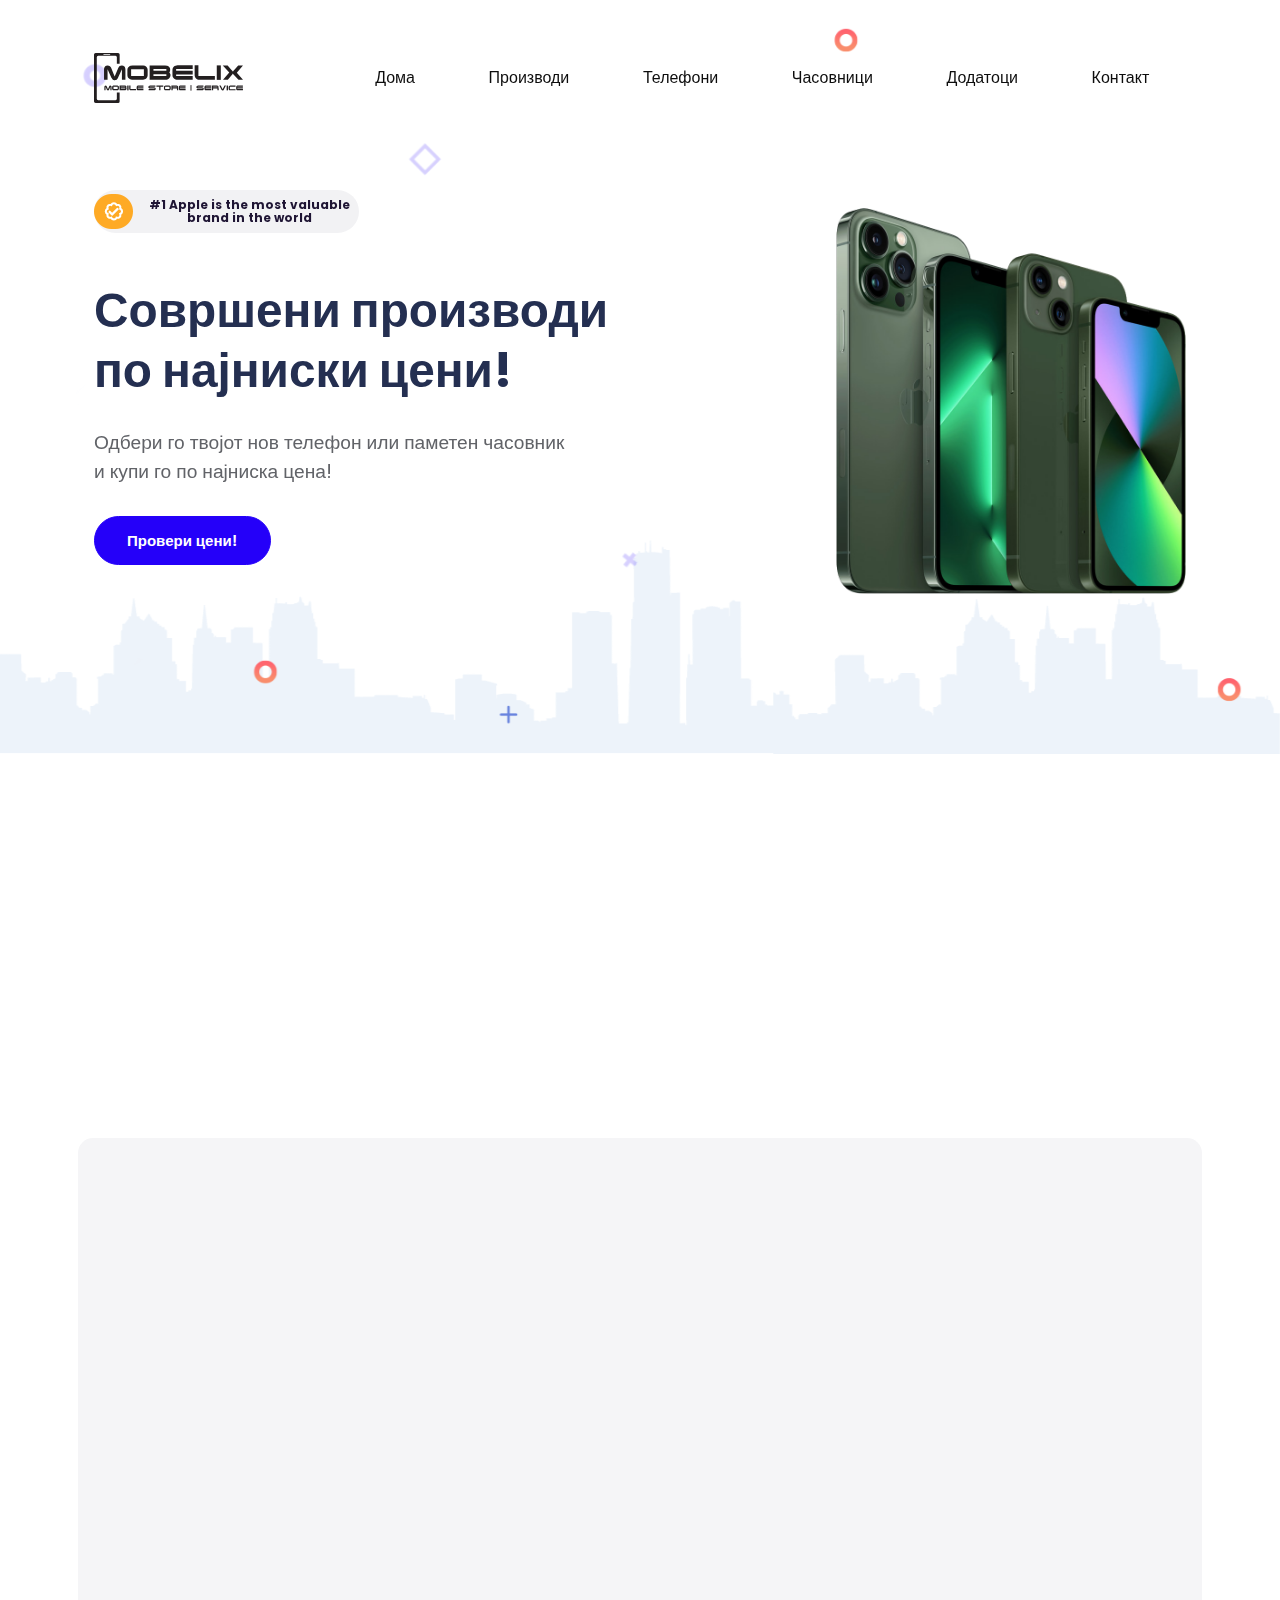
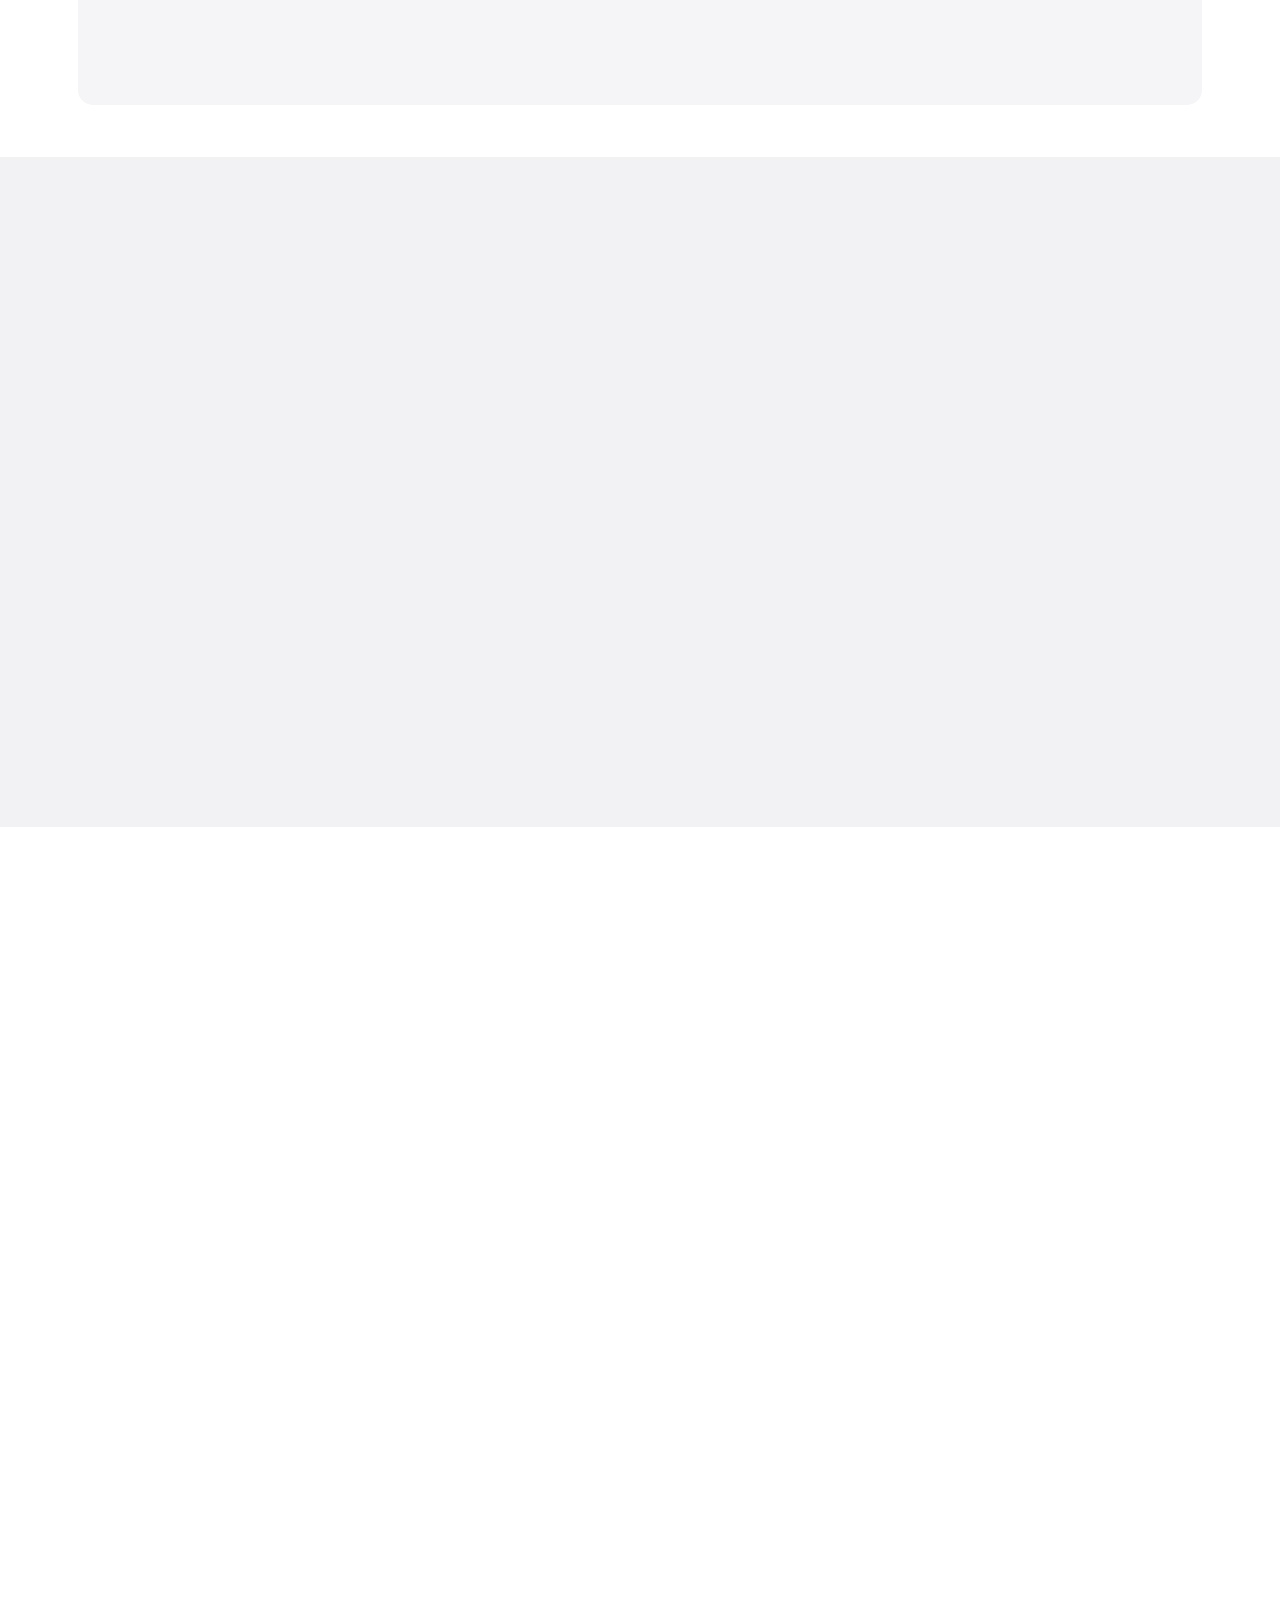
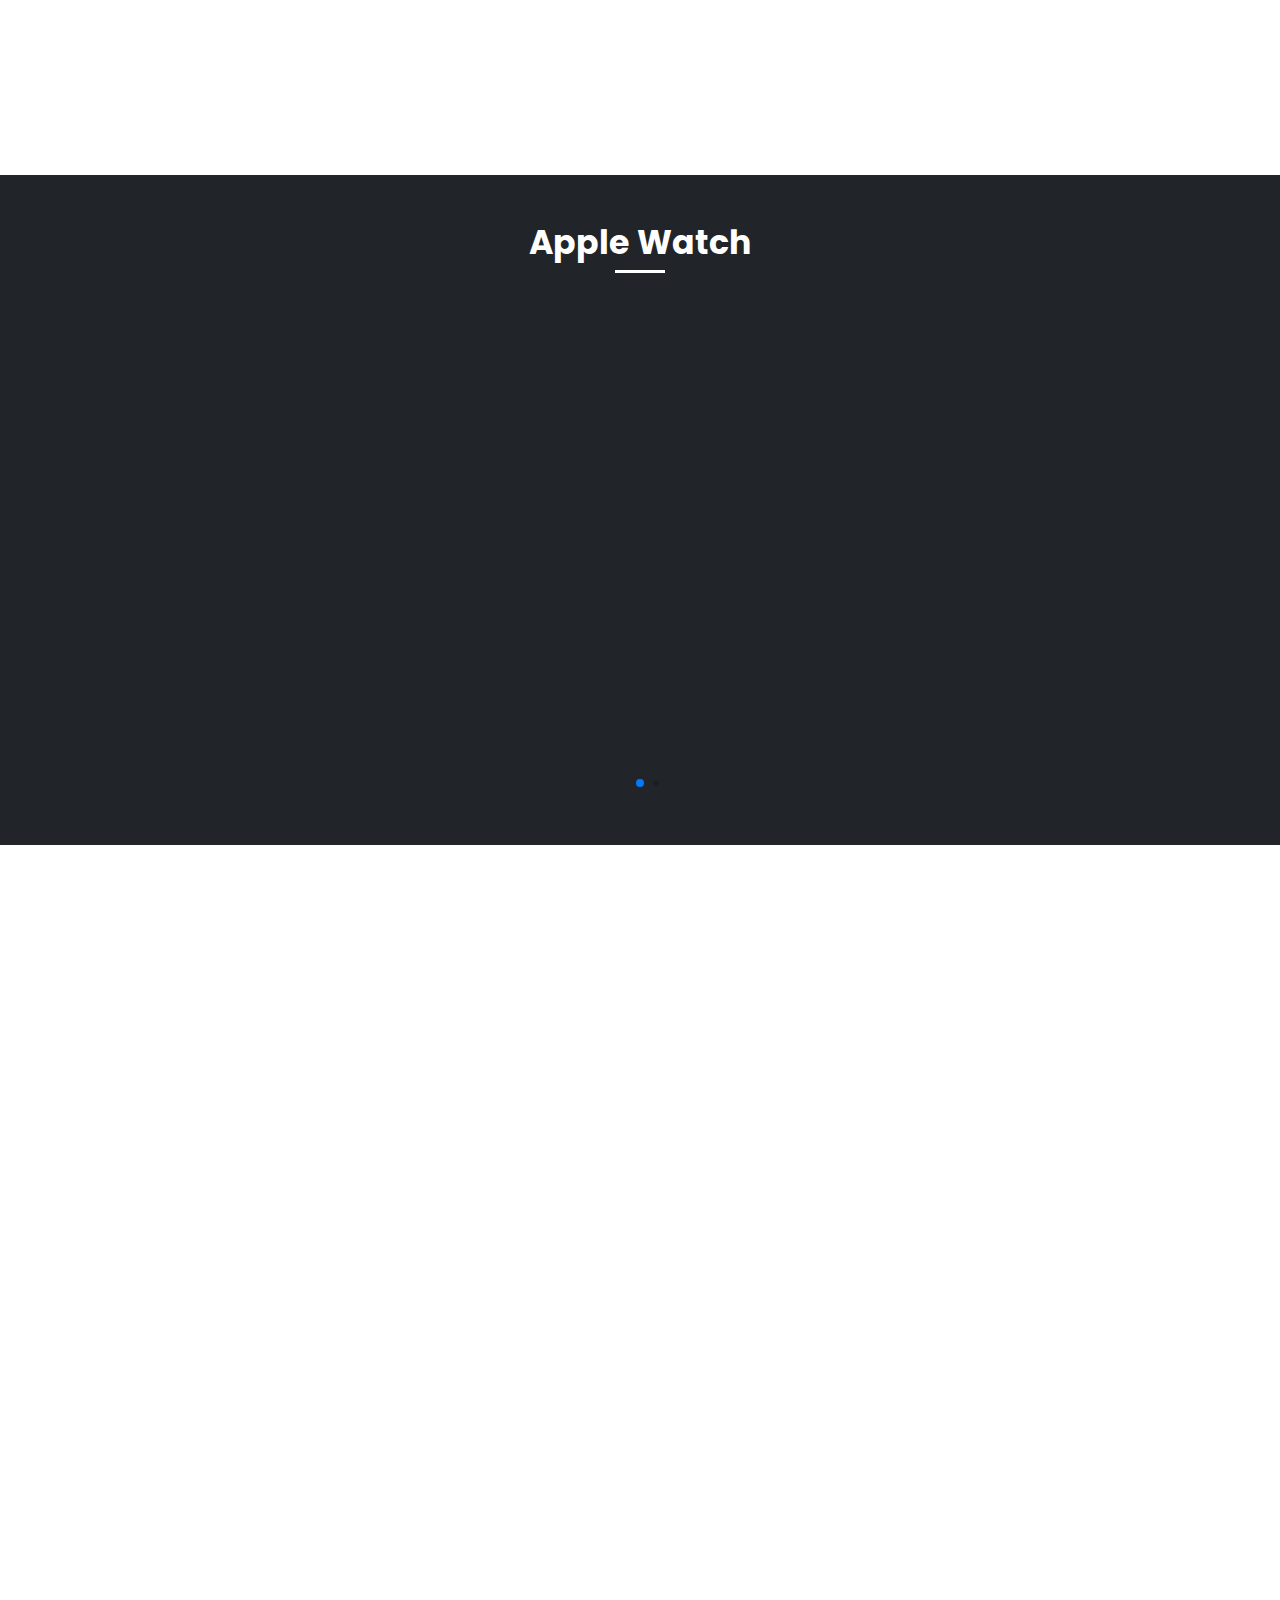
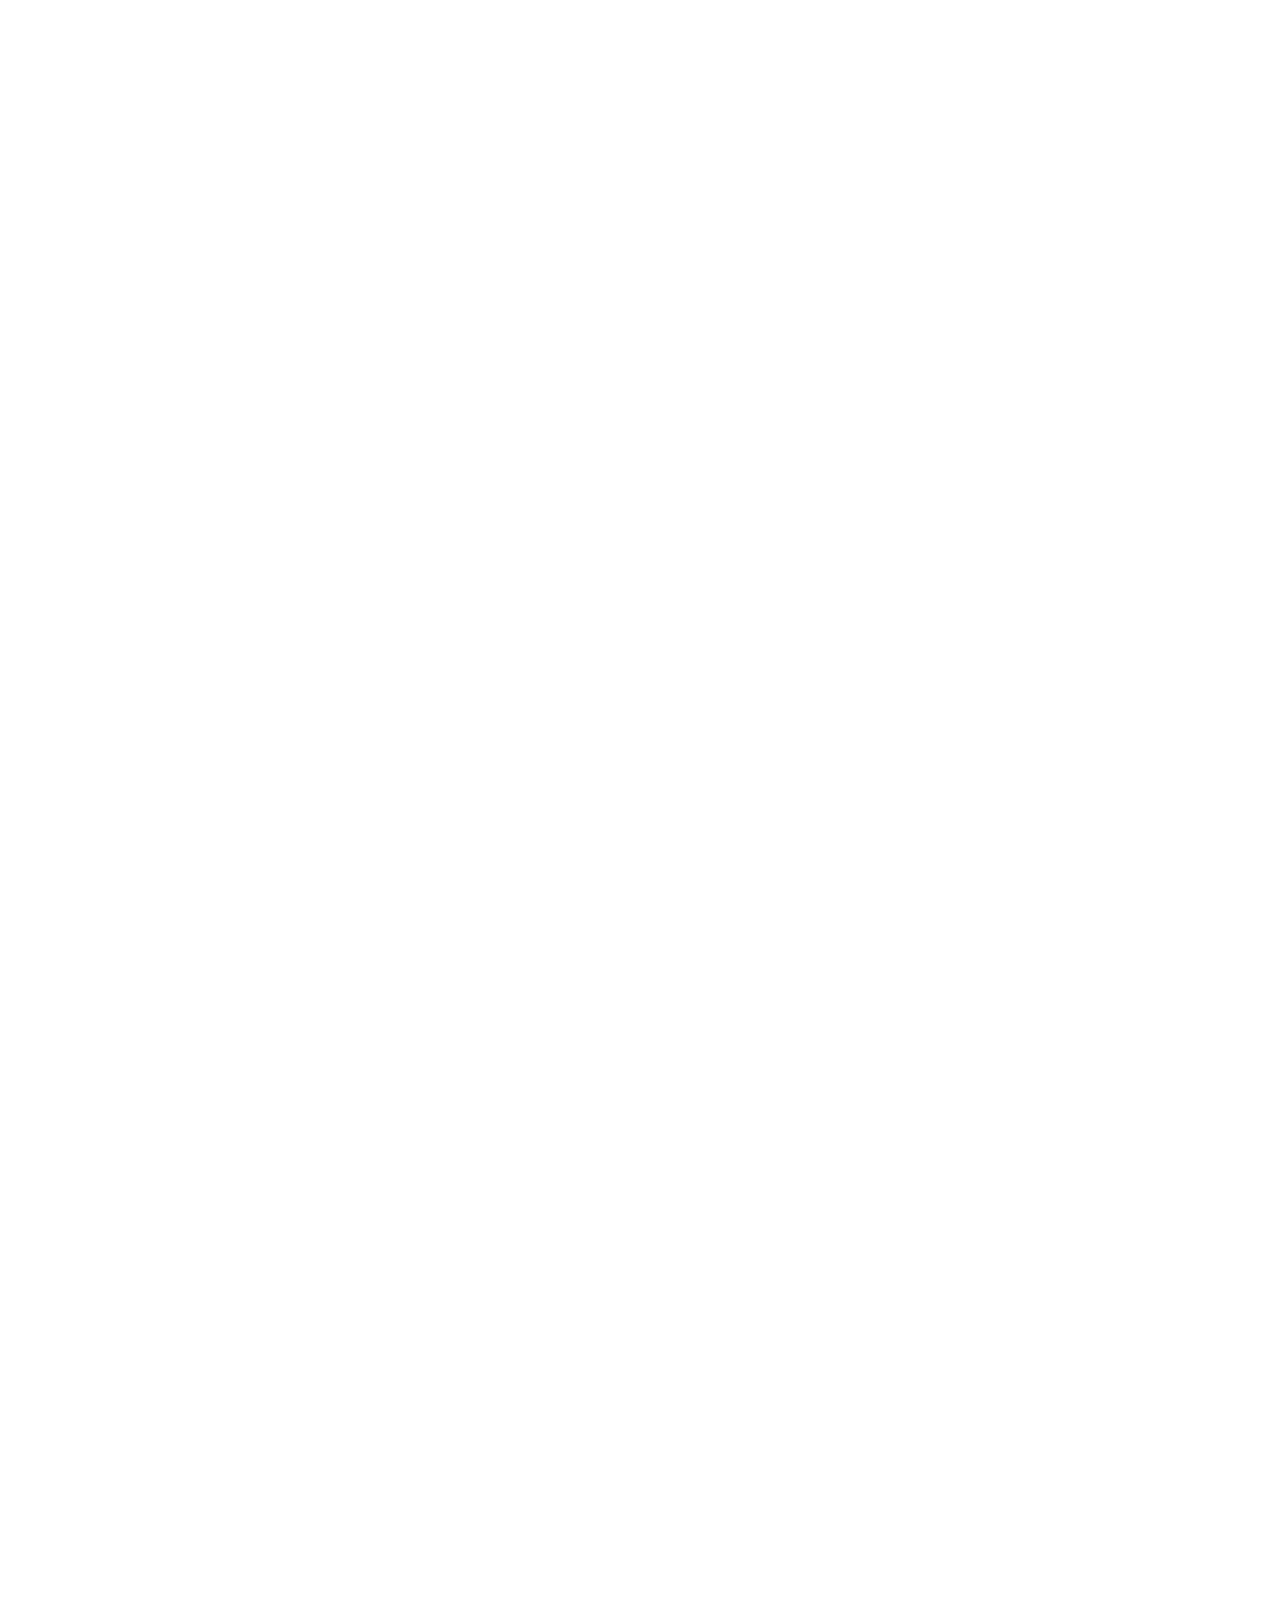
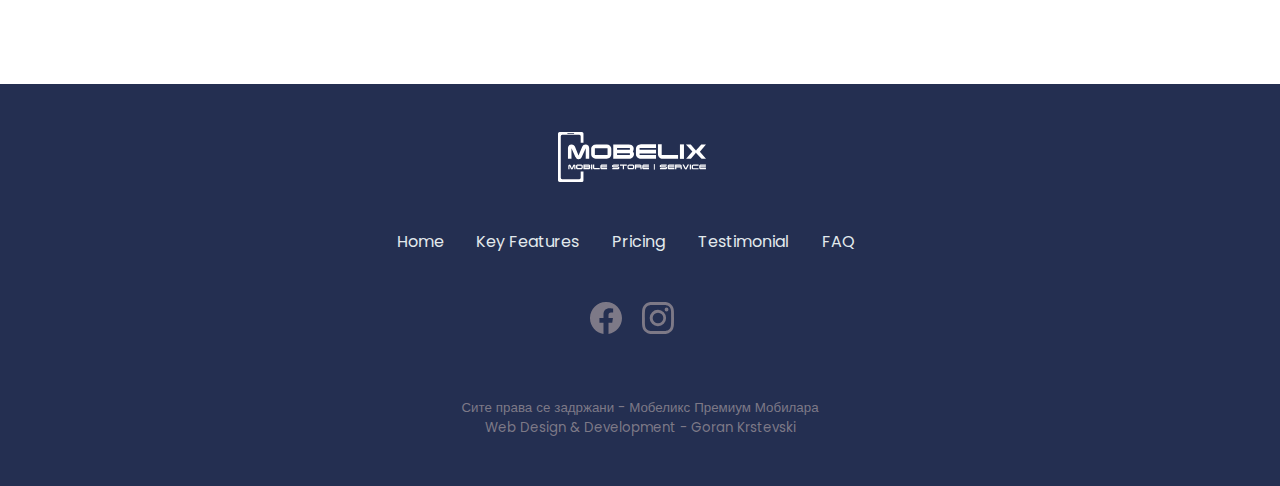
==== commit d02c4440: "added section" ====
--- a/index.html
+++ b/index.html
@@ -839,14 +839,17 @@
                           <svg class="bi bi-star-fill" xmlns="http://www.w3.org/2000/svg" width="16" height="16" fill="#FFCC00" viewBox="0 0 16 16">
                             <path d="M3.612 15.443c-.386.198-.824-.149-.746-.592l.83-4.73L.173 6.765c-.329-.314-.158-.888.283-.95l4.898-.696L7.538.792c.197-.39.73-.39.927 0l2.184 4.327 4.898.696c.441.062.612.636.283.95l-3.523 3.356.83 4.73c.078.443-.36.79-.746.592L8 13.187l-4.389 2.256z"></path>
                           </svg>
-                          <h5 class="my-4 fw-bold lh-sm">User friendly &amp; Customizable</h5>
-                          <p class="mb-0 text-center text-md-start">Bring to the table win-win survival strategies to ensure proactive domination. At the end of the day, going forward, a new normal that has evolved from generation X is on the runway heading towards a streamlined cloud solution. User generated content in real-time will have multiple touchpoints for offshoring.</p>
+                          <h5 class="my-4 fw-bold lh-sm">Секогаш коректни и колегијални</h5>
+                          <p class="mb-0 text-center text-md-start">Одлична соработка повеќе од 12 години, секогаш
+                            коректни и колегијални. Флексибилни и Најдобри цени
+                            за резервни делови и мобилни телефони на Балканов
+                            👌🏽</p>
                         </div>
                         <div class="col-xl-6 pt-4 d-flex d-sm-block flex-center">
                           <div class="d-flex align-items-md-center"><img class="img-fluid me-4 me-md-3 me-lg-4" src="assets/img/gallery/user.png" width="100" alt="" />
                             <div class="w-lg-50 my-3">
-                              <h5 class="mb-0 fw-bold">Zoltan Nemeth</h5>
-                              <p class="fw-normal mb-0">CEO of Pixer Lab</p>
+                              <h5 class="mb-0 fw-bold">Bozidar Trpkov</h5>
+                              <p class="fw-normal mb-0">Skopje, Macedonia</p>
                             </div>
                           </div>
                         </div>
@@ -870,14 +873,15 @@
                           <svg class="bi bi-star-fill" xmlns="http://www.w3.org/2000/svg" width="16" height="16" fill="#FFCC00" viewBox="0 0 16 16">
                             <path d="M3.612 15.443c-.386.198-.824-.149-.746-.592l.83-4.73L.173 6.765c-.329-.314-.158-.888.283-.95l4.898-.696L7.538.792c.197-.39.73-.39.927 0l2.184 4.327 4.898.696c.441.062.612.636.283.95l-3.523 3.356.83 4.73c.078.443-.36.79-.746.592L8 13.187l-4.389 2.256z"></path>
                           </svg>
-                          <h5 class="my-4 fw-bold lh-sm">User friendly &amp; Customizable</h5>
-                          <p class="mb-0 text-center text-md-start">Bring to the table win-win survival strategies to ensure proactive domination. At the end of the day, going forward, a new normal that has evolved from generation X is on the runway heading towards a streamlined cloud solution. User generated content in real-time will have multiple touchpoints for offshoring.</p>
+                          <h5 class="my-4 fw-bold lh-sm">Mnogu usluzlivi , ekspeditivni , ljubezni.</h5>
+                          <p class="mb-0 text-center text-md-start">Mnogu usluzlivi , ekspeditivni , ljubezni. Nezavisno dali kupuvate nov telefon , servis ili
+                            poloven deckite se super raspolozeni da vi objasnat se i da ve usluzat</p>
                         </div>
                         <div class="col-xl-6 pt-4 d-flex d-sm-block flex-center">
                           <div class="d-flex align-items-md-center"><img class="img-fluid me-4 me-md-3 me-lg-4" src="assets/img/gallery/user-1.png" width="100" alt="" />
                             <div class="w-lg-50 my-3">
-                              <h5 class="mb-0 fw-bold">Jhon Doe</h5>
-                              <p class="fw-normal mb-0">Web Developer</p>
+                              <h5 class="mb-0 fw-bold">Ema Hristova</h5>
+                              <p class="fw-normal mb-0">Skopje, Macedonia</p>
                             </div>
                           </div>
                         </div>
@@ -901,14 +905,18 @@
                           <svg class="bi bi-star-fill" xmlns="http://www.w3.org/2000/svg" width="16" height="16" fill="#FFCC00" viewBox="0 0 16 16">
                             <path d="M3.612 15.443c-.386.198-.824-.149-.746-.592l.83-4.73L.173 6.765c-.329-.314-.158-.888.283-.95l4.898-.696L7.538.792c.197-.39.73-.39.927 0l2.184 4.327 4.898.696c.441.062.612.636.283.95l-3.523 3.356.83 4.73c.078.443-.36.79-.746.592L8 13.187l-4.389 2.256z"></path>
                           </svg>
-                          <h5 class="my-4 fw-bold lh-sm">User friendly &amp; Customizable</h5>
-                          <p class="mb-0 text-center text-md-start">Bring to the table win-win survival strategies to ensure proactive domination. At the end of the day, going forward, a new normal that has evolved from generation X is on the runway heading towards a streamlined cloud solution. User generated content in real-time will have multiple touchpoints for offshoring.</p>
+                          <h5 class="my-4 fw-bold lh-sm">I always recommend this shop to all my friends</h5>
+                          <p class="mb-0 text-center text-md-start">The owners and the staff are very professional
+                            and they know their business. Myself and my family,
+                            we always buy mobile phones and smart watches from
+                            here. I always recommend this shop to all my friends
+                            or colleagues. Great experience so far! </p>
                         </div>
                         <div class="col-xl-6 pt-4 d-flex d-sm-block flex-center">
                           <div class="d-flex align-items-md-center"><img class="img-fluid me-4 me-md-3 me-lg-4" src="assets/img/gallery/user-2.png" width="100" alt="" />
                             <div class="w-lg-50 my-3">
-                              <h5 class="mb-0 fw-bold">Viezh Robert</h5>
-                              <p class="fw-normal mb-0">UI/UX Designer</p>
+                              <h5 class="mb-0 fw-bold">Ivana Krsteva</h5>
+                              <p class="fw-normal mb-0">Skopje, Macedonia</p>
                             </div>
                           </div>
                         </div>
@@ -957,7 +965,7 @@
                       <button class="accordion-button collapsed" type="button" data-bs-toggle="collapse" data-bs-target="#collapse3" aria-expanded="true" aria-controls="collapse3"><span class="mb-0 fw-bold text-start fs-1 text-1000">До колку часот работите?</span></button>
                     </h2>
                     <div class="accordion-collapse collapse" id="collapse3" aria-labelledby="heading3" data-bs-parent="#accordionExample">
-                      <div class="accordion-body bg-100">Нашето работно време е од понеделник до петок, од 10:00 до 20:00 ч. и во сабота, од 10:00 до 16:00 ч.</div>
+                      <div class="accordion-body bg-100">Нашето работно време е од понеделник до петок, од 09:00 до 20:00 ч. и во сабота, од 09:00 до 16:00 ч.</div>
                     </div>
                   </div>
                   <div class="accordion-item mb-2">
@@ -977,7 +985,53 @@
         </section>
         <!-- <section> close ============================-->
            
-  
+          <!-- <section> begin ============================-->
+      <section class="py-5 bg-1000">
+        <div class="container">
+          <div class="row flex-center">
+            <div class="col-auto mb-5"><a class="pe-2 d-flex align-items-center text-decoration-none fw-bold fs-3" href="#">
+                <a class="navbar-brand" href="index.html">
+                  <img src="img/mobelix - white.svg" height="50" alt="logo" />
+                </a>
+        
+              </a></div>
+          </div>
+          <div class="row flex-center">
+            <div class="col-auto mb-5">
+              <ul class="list-unstyled list-inline mb-0">
+                <li class="list-inline-item me3 me-sm-4"><a class="text-light text-decoration-none" href="#!">Home</a></li>
+                <li class="list-inline-item me3 me-sm-4"><a class="text-light text-decoration-none" href="#!">Key Features</a></li>
+                <li class="list-inline-item me3 me-sm-4"><a class="text-light text-decoration-none" href="#!">Pricing</a></li>
+                <li class="list-inline-item me3 me-sm-4"><a class="text-light text-decoration-none" href="#!">Testimonial</a></li>
+                <li class="list-inline-item me3 me-sm-4"><a class="text-light text-decoration-none" href="#!">FAQ</a></li>
+              </ul>
+            </div>
+          </div>
+          <div class="row flex-center">
+            <div class="col-auto mb-5">
+              <ul class="list-unstyled list-inline">
+                <li class="list-inline-item me-3"><a class="text-decoration-none" href="#!">
+                    <svg class="bi bi-facebook" xmlns="http://www.w3.org/2000/svg" width="32" height="32" fill="#7D7987" viewBox="0 0 16 16">
+                      <path d="M16 8.049c0-4.446-3.582-8.05-8-8.05C3.58 0-.002 3.603-.002 8.05c0 4.017 2.926 7.347 6.75 7.951v-5.625h-2.03V8.05H6.75V6.275c0-2.017 1.195-3.131 3.022-3.131.876 0 1.791.157 1.791.157v1.98h-1.009c-.993 0-1.303.621-1.303 1.258v1.51h2.218l-.354 2.326H9.25V16c3.824-.604 6.75-3.934 6.75-7.951z"></path>
+                    </svg></a></li>
+                <li class="list-inline-item me-3"><a href="#!">
+                    <svg class="bi bi-instagram" xmlns="http://www.w3.org/2000/svg" width="32" height="32" fill="#7D7987" viewBox="0 0 16 16">
+                      <path d="M8 0C5.829 0 5.556.01 4.703.048 3.85.088 3.269.222 2.76.42a3.917 3.917 0 0 0-1.417.923A3.927 3.927 0 0 0 .42 2.76C.222 3.268.087 3.85.048 4.7.01 5.555 0 5.827 0 8.001c0 2.172.01 2.444.048 3.297.04.852.174 1.433.372 1.942.205.526.478.972.923 1.417.444.445.89.719 1.416.923.51.198 1.09.333 1.942.372C5.555 15.99 5.827 16 8 16s2.444-.01 3.298-.048c.851-.04 1.434-.174 1.943-.372a3.916 3.916 0 0 0 1.416-.923c.445-.445.718-.891.923-1.417.197-.509.332-1.09.372-1.942C15.99 10.445 16 10.173 16 8s-.01-2.445-.048-3.299c-.04-.851-.175-1.433-.372-1.941a3.926 3.926 0 0 0-.923-1.417A3.911 3.911 0 0 0 13.24.42c-.51-.198-1.092-.333-1.943-.372C10.443.01 10.172 0 7.998 0h.003zm-.717 1.442h.718c2.136 0 2.389.007 3.232.046.78.035 1.204.166 1.486.275.373.145.64.319.92.599.28.28.453.546.598.92.11.281.24.705.275 1.485.039.843.047 1.096.047 3.231s-.008 2.389-.047 3.232c-.035.78-.166 1.203-.275 1.485a2.47 2.47 0 0 1-.599.919c-.28.28-.546.453-.92.598-.28.11-.704.24-1.485.276-.843.038-1.096.047-3.232.047s-2.39-.009-3.233-.047c-.78-.036-1.203-.166-1.485-.276a2.478 2.478 0 0 1-.92-.598 2.48 2.48 0 0 1-.6-.92c-.109-.281-.24-.705-.275-1.485-.038-.843-.046-1.096-.046-3.233 0-2.136.008-2.388.046-3.231.036-.78.166-1.204.276-1.486.145-.373.319-.64.599-.92.28-.28.546-.453.92-.598.282-.11.705-.24 1.485-.276.738-.034 1.024-.044 2.515-.045v.002zm4.988 1.328a.96.96 0 1 0 0 1.92.96.96 0 0 0 0-1.92zm-4.27 1.122a4.109 4.109 0 1 0 0 8.217 4.109 4.109 0 0 0 0-8.217zm0 1.441a2.667 2.667 0 1 1 0 5.334 2.667 2.667 0 0 1 0-5.334z"> </path>
+                    </svg></a></li>
+              </ul>
+            </div>
+          </div>
+          <div class="row flex-center">
+            <div class="col-auto text-center">
+              <p class="mb-0 fs--1 text-700">Сите права се задржани - Мобеликс Премиум Мобилара <br>
+                <a class="text-700" href="https://www.linkedin.com/in/goran-krstevski-936440134/" target="_blank">Web Design & Development - Goran Krstevski </a>
+              </p>
+            </div>
+          </div>
+        </div>
+        <!-- end of .container-->
+
+      </section>
 
 
 
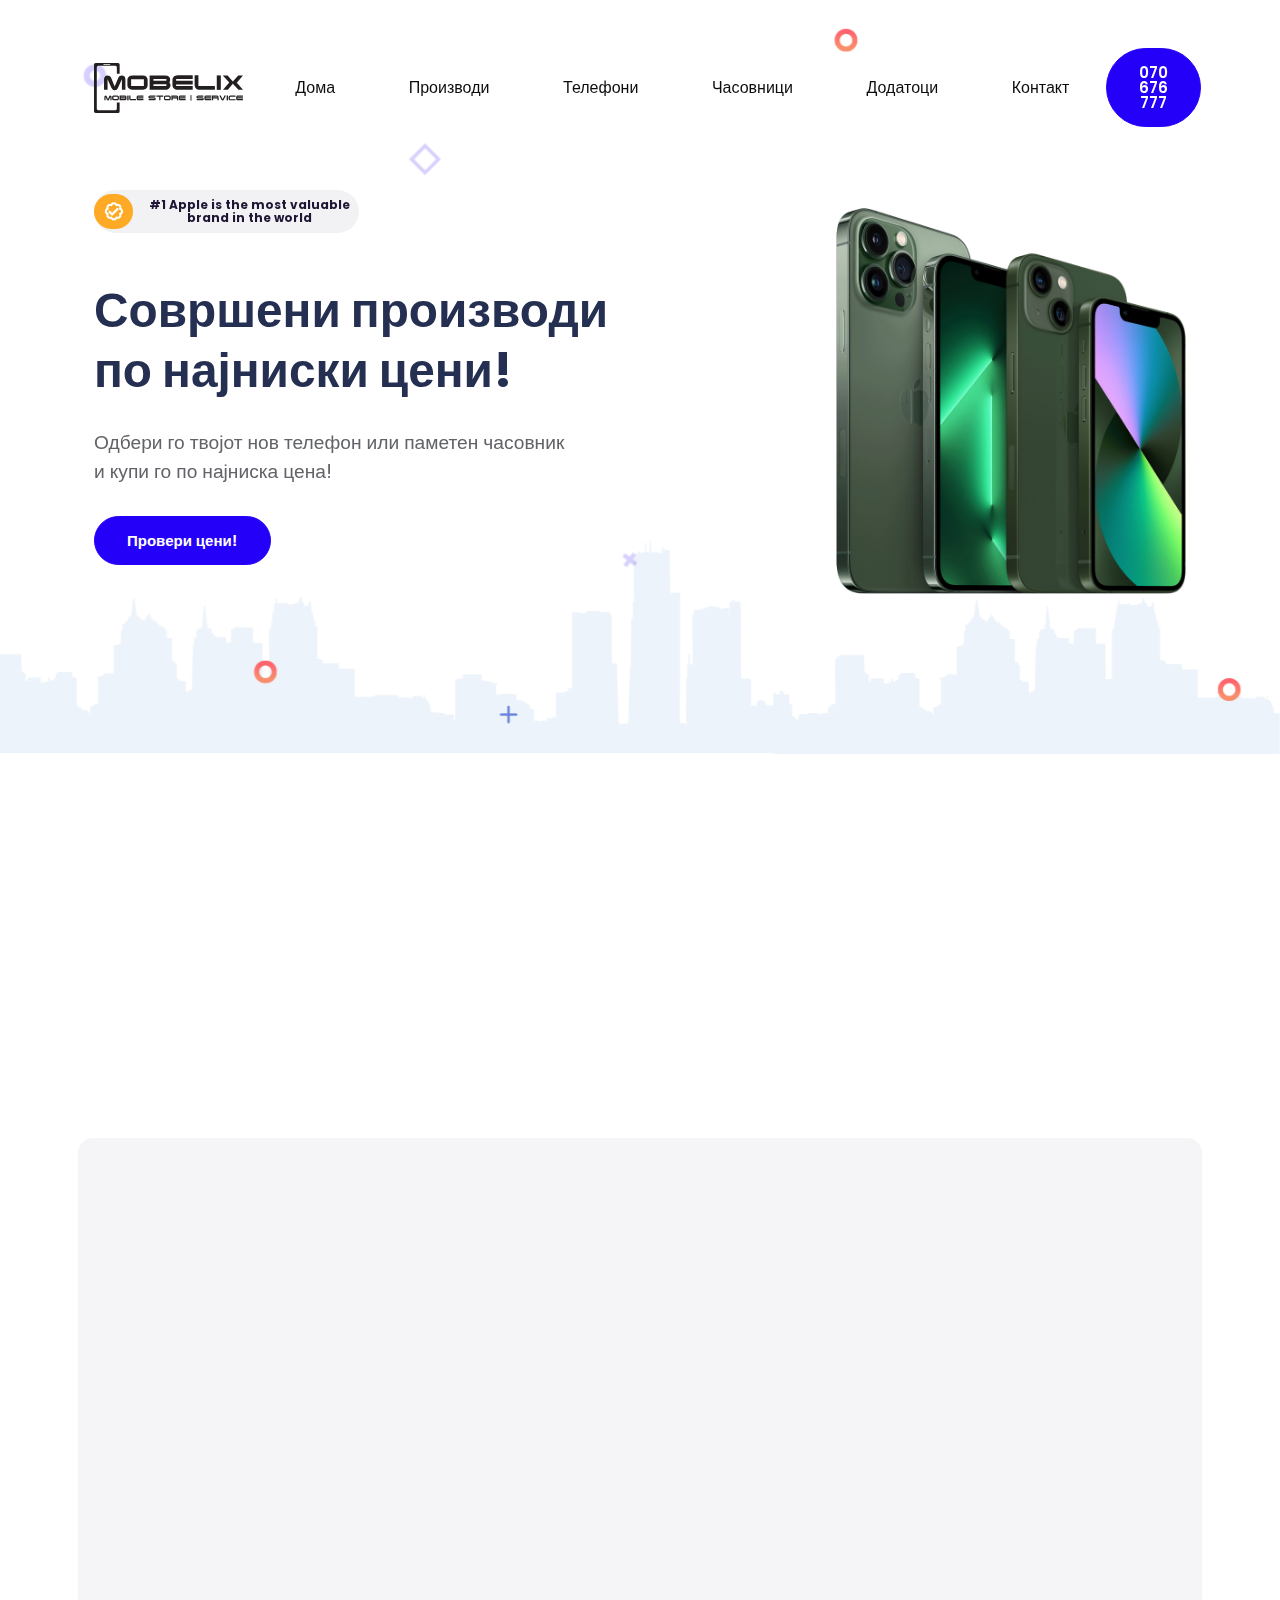
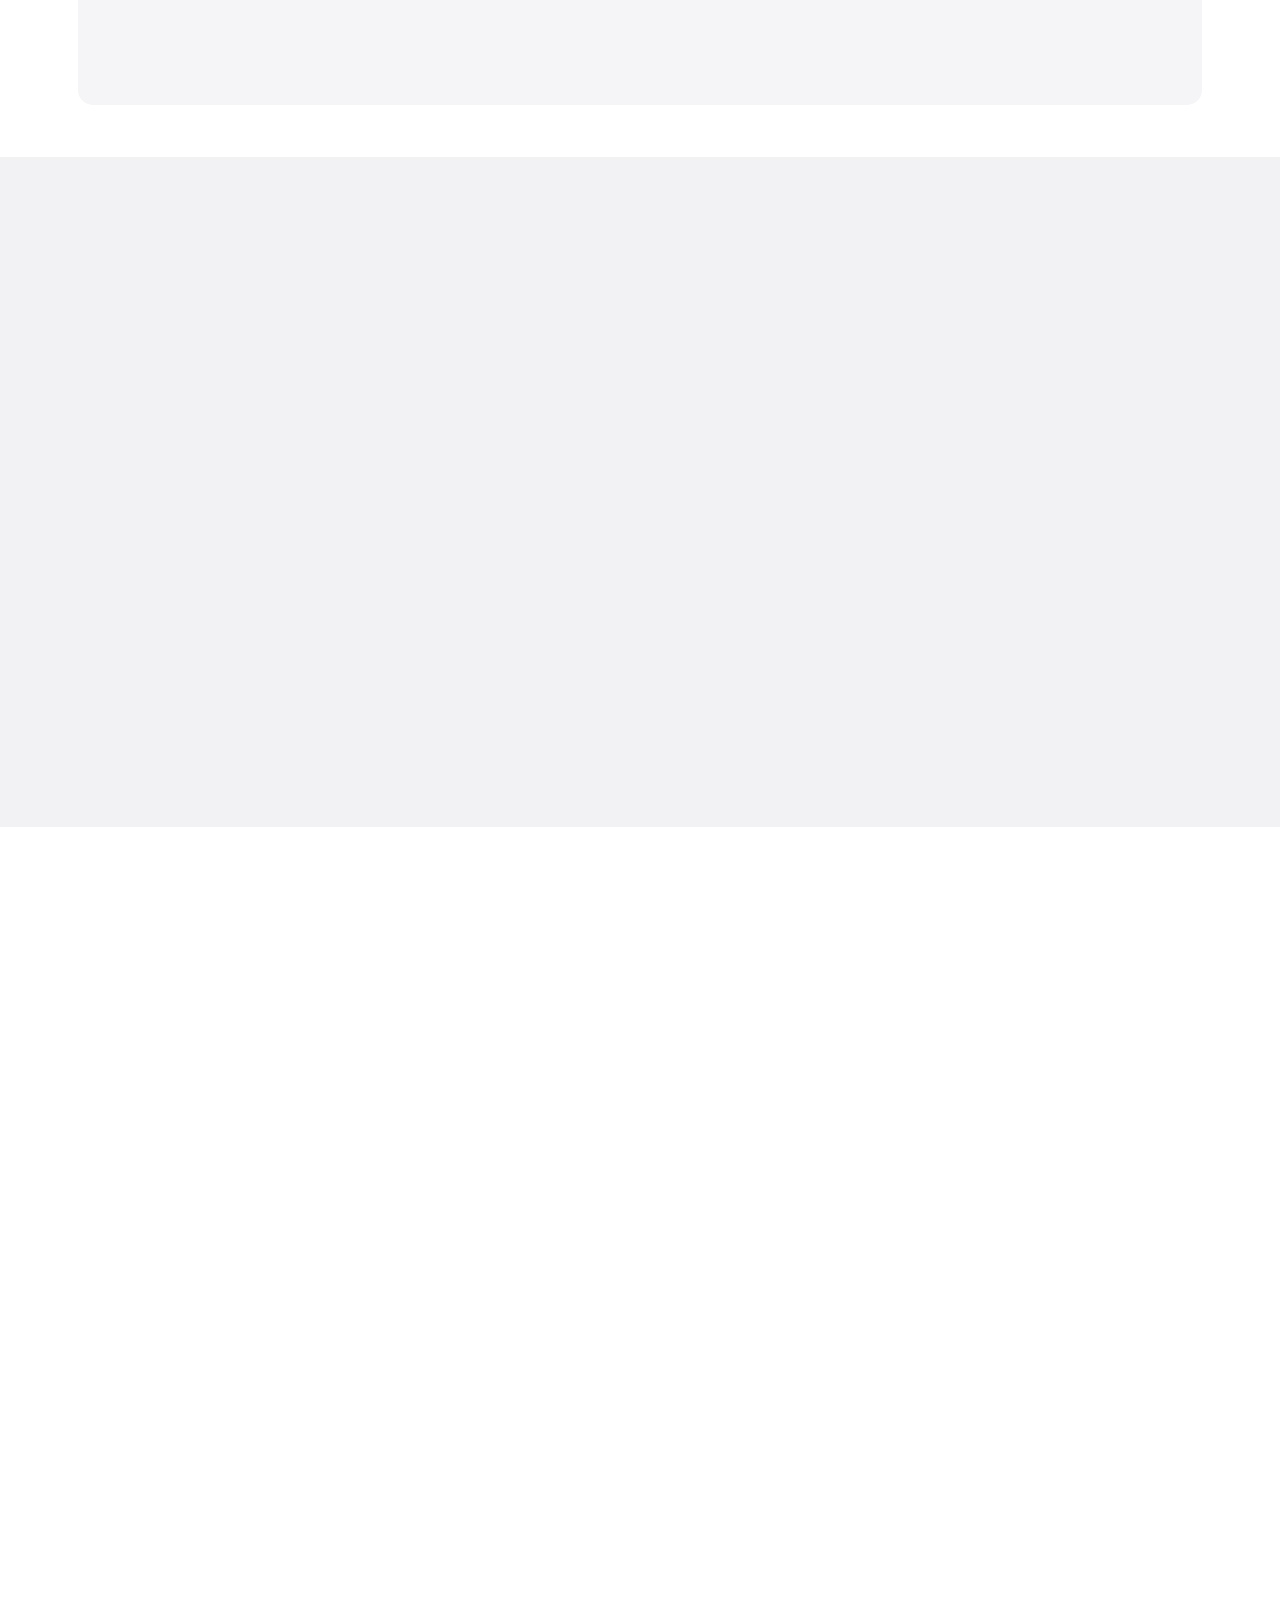
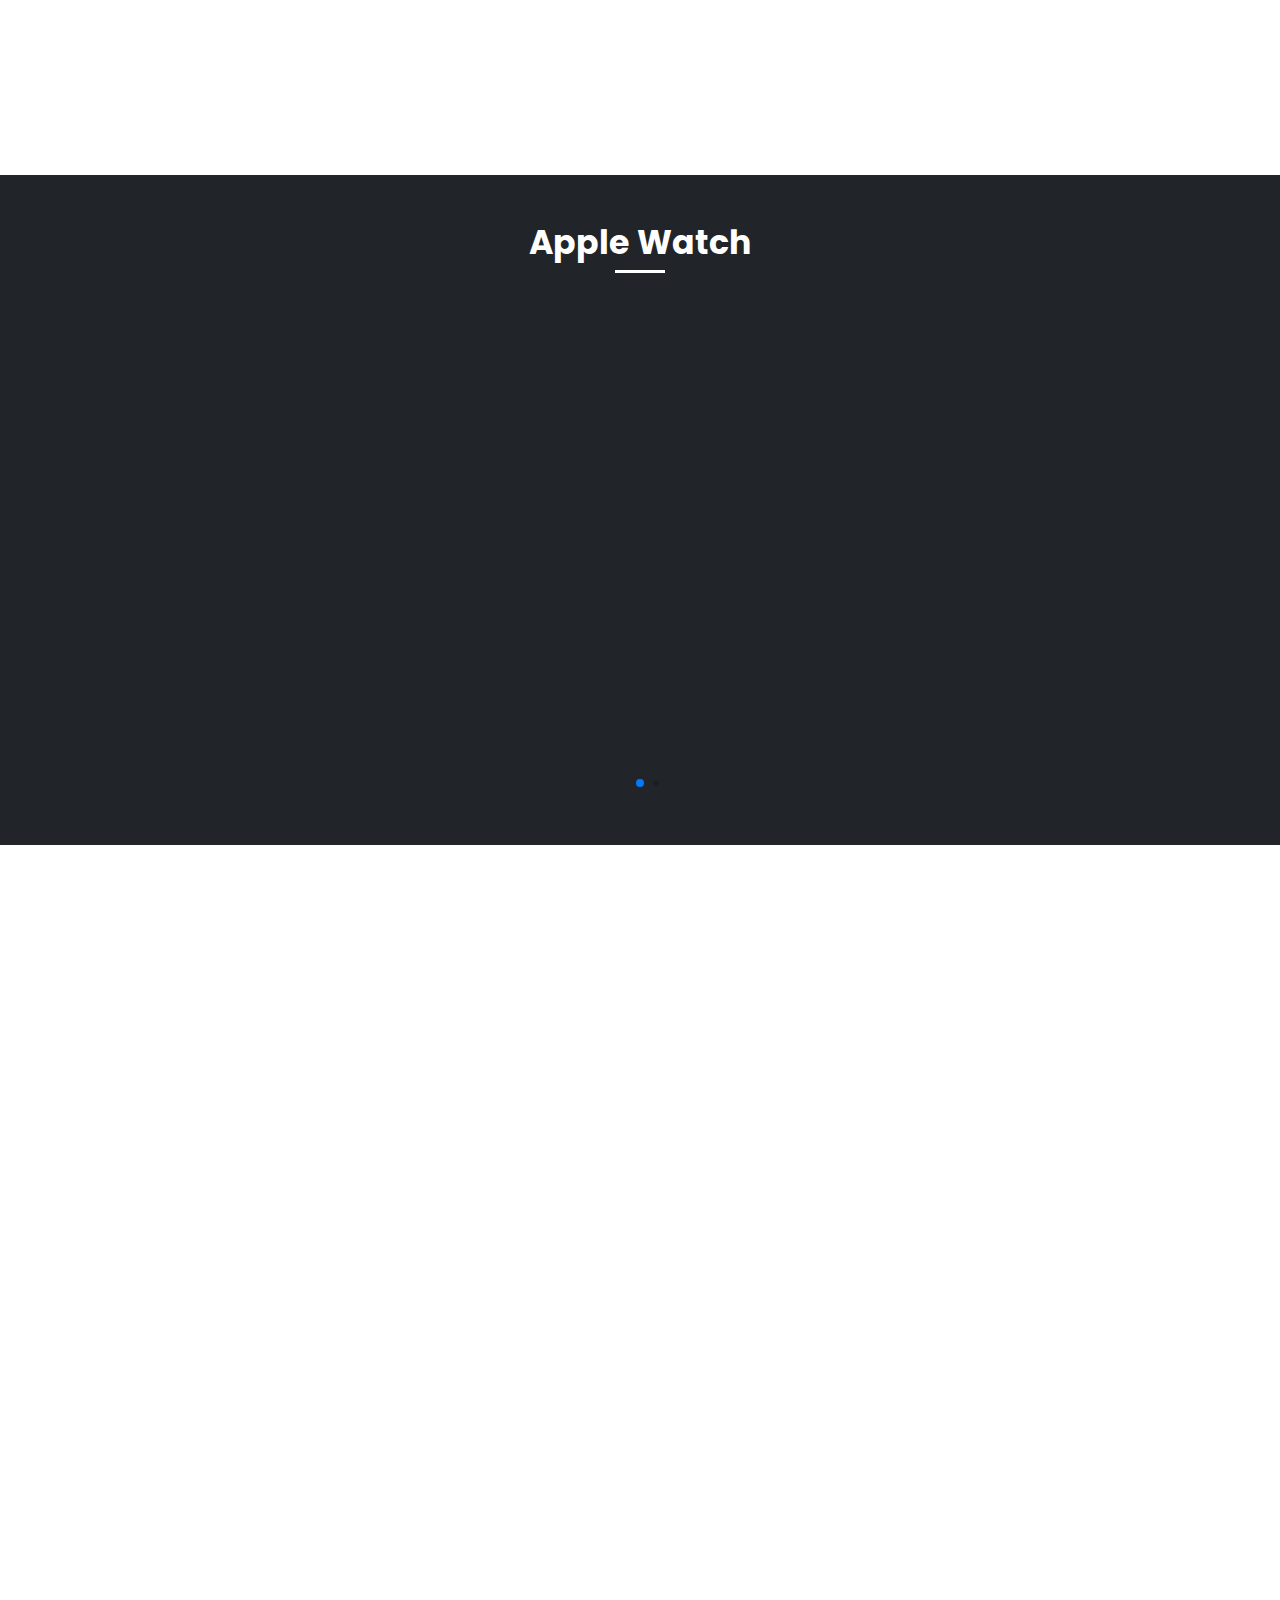
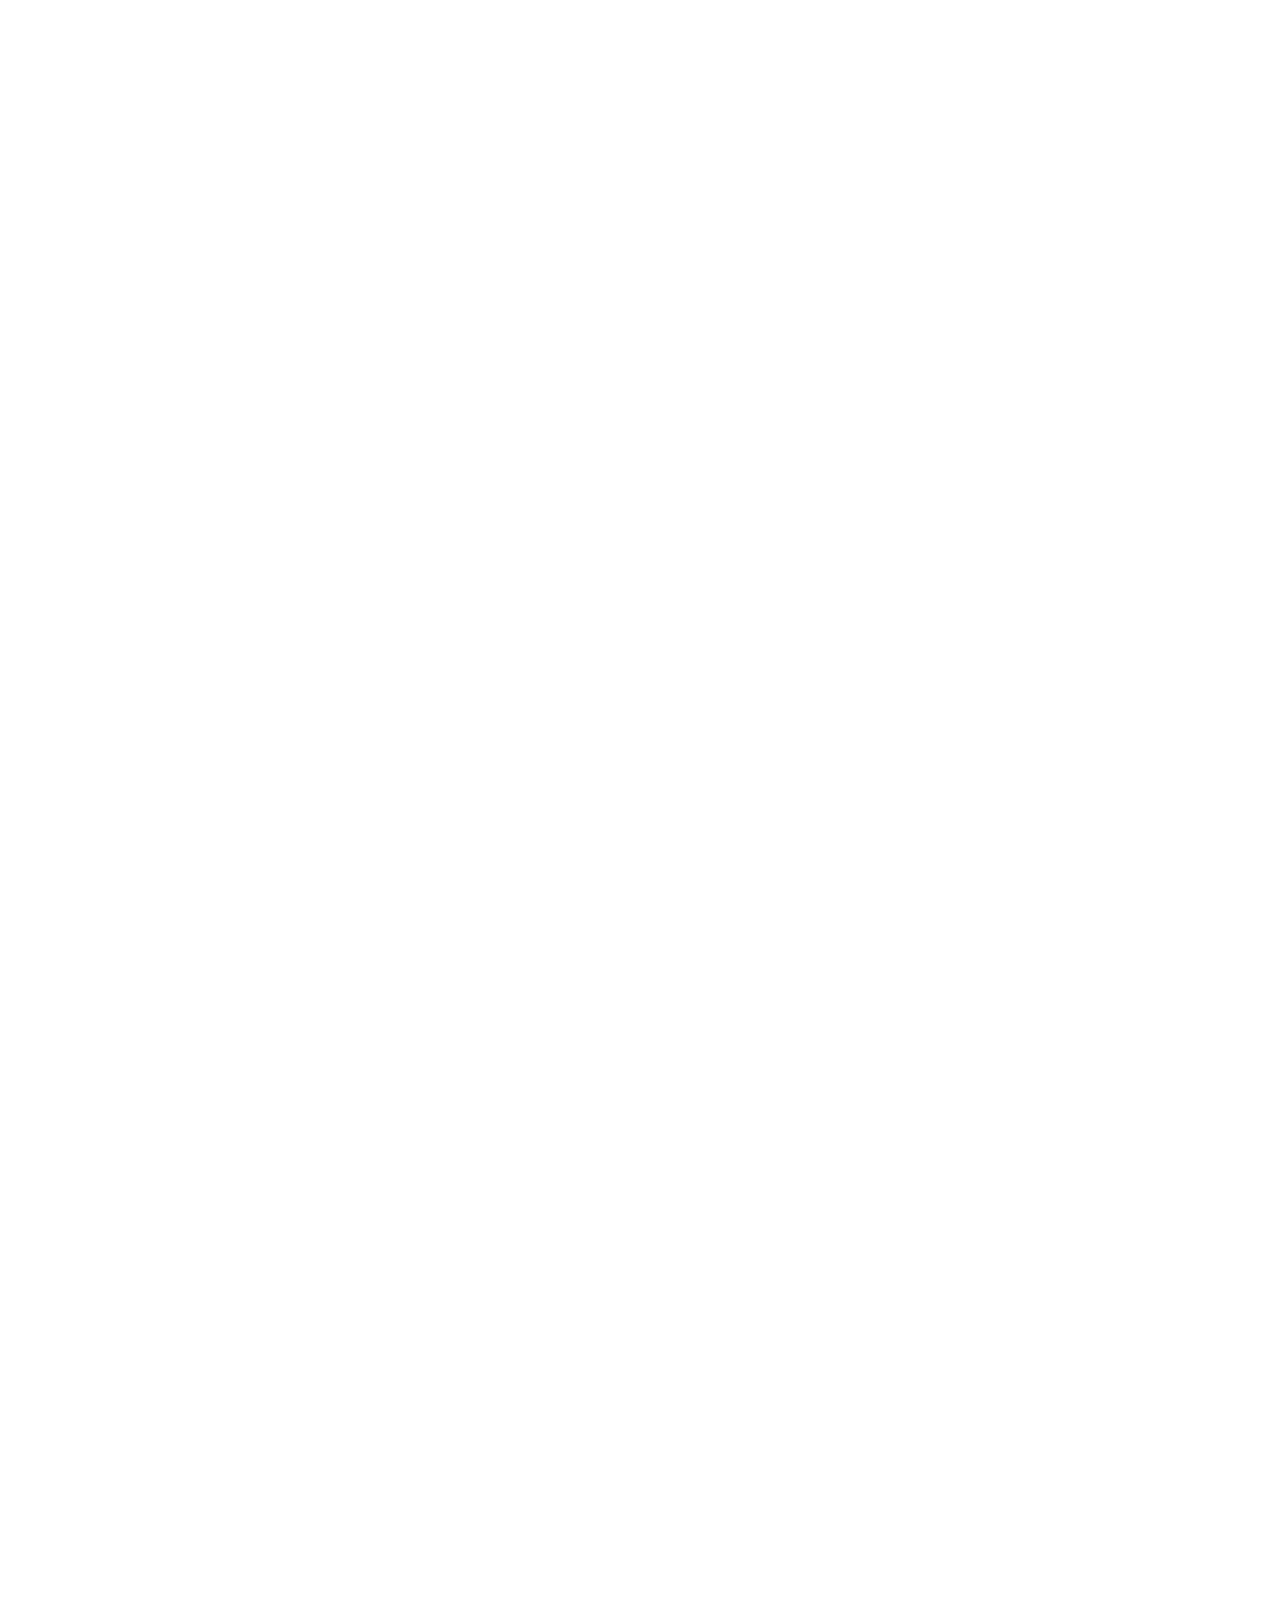
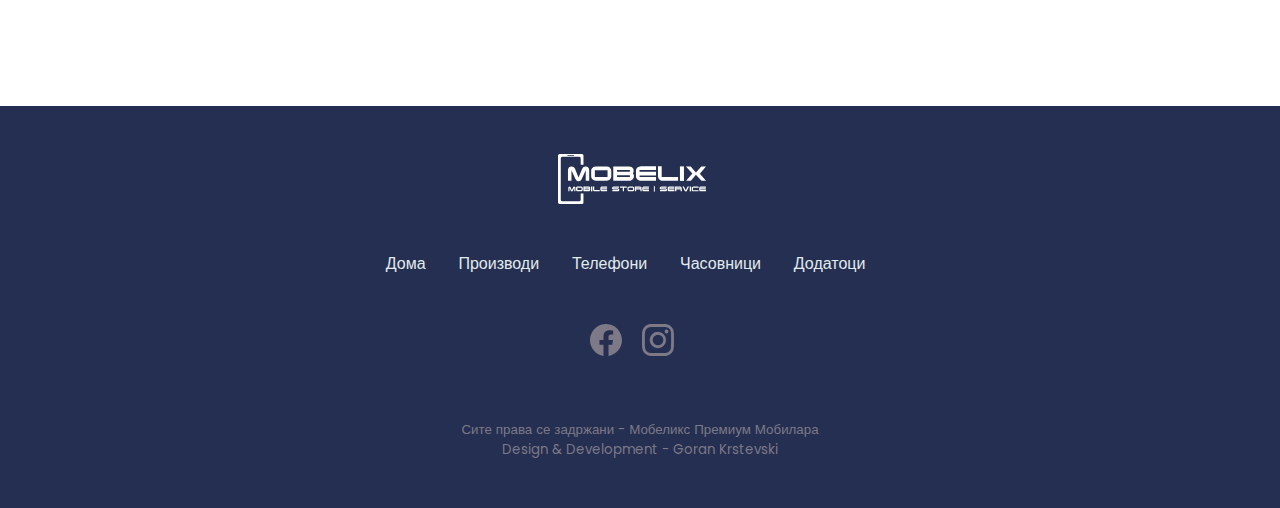
==== commit 38465000: "added section" ====
--- a/index.html
+++ b/index.html
@@ -132,6 +132,7 @@
                 href="https://mobelix.com.mk/mk/kontakt">Контакт</a>
             </li>
           </ul>
+          <button class="btn btn-lg btn-primary rounded-pill order-0" type="submit">070 676 777</button>
         </div>
       </div>
     </nav>
@@ -818,7 +819,7 @@
             <div class="row flex-center">
               <div class="col-sm-10 col-md-5 col-lg-5 order-md-0 text-center text-md-start"><img class="img-fluid mb-4" src="img/testimonial.png" alt="" /></div>
               <div class="col-sm-10 col-md-6 col-lg-6 text-center text-md-start offset-md-1">
-                <h2 class="section-title text-center">Што рекоа за нас</h2>
+                <h2 class="section-title text-center mb-5">Што рекоа за нас</h2>
                 <div class="carousel slide" id="carouselExampleDark" data-bs-ride="carousel">
                   <div class="carousel-inner">
                     <div class="carousel-item active" data-bs-interval="10000">
@@ -998,23 +999,23 @@
           </div>
           <div class="row flex-center">
             <div class="col-auto mb-5">
-              <ul class="list-unstyled list-inline mb-0">
-                <li class="list-inline-item me3 me-sm-4"><a class="text-light text-decoration-none" href="#!">Home</a></li>
-                <li class="list-inline-item me3 me-sm-4"><a class="text-light text-decoration-none" href="#!">Key Features</a></li>
-                <li class="list-inline-item me3 me-sm-4"><a class="text-light text-decoration-none" href="#!">Pricing</a></li>
-                <li class="list-inline-item me3 me-sm-4"><a class="text-light text-decoration-none" href="#!">Testimonial</a></li>
-                <li class="list-inline-item me3 me-sm-4"><a class="text-light text-decoration-none" href="#!">FAQ</a></li>
+              <ul class="list-unstyled list-inline mb-0 text-center">
+                <li class="list-inline-item me3 me-sm-4"><a class="text-light text-decoration-none" href="#home">Дома</a></li>
+                <li class="list-inline-item me3 me-sm-4"><a class="text-light text-decoration-none" href="#proizvodi">Производи</a></li>
+                <li class="list-inline-item me3 me-sm-4"><a class="text-light text-decoration-none" href="#iphone-products">Телефони</a></li>
+                <li class="list-inline-item me3 me-sm-4"><a class="text-light text-decoration-none" href="#watch-products">Часовници</a></li>
+                <li class="list-inline-item me3 me-sm-4"><a class="text-light text-decoration-none" href="#accessories">Додатоци</a></li>
               </ul>
             </div>
           </div>
           <div class="row flex-center">
             <div class="col-auto mb-5">
               <ul class="list-unstyled list-inline">
-                <li class="list-inline-item me-3"><a class="text-decoration-none" href="#!">
+                <li class="list-inline-item me-3"><a class="text-decoration-none" target="_blank" href="https://www.facebook.com/Mobelixmobilara">
                     <svg class="bi bi-facebook" xmlns="http://www.w3.org/2000/svg" width="32" height="32" fill="#7D7987" viewBox="0 0 16 16">
                       <path d="M16 8.049c0-4.446-3.582-8.05-8-8.05C3.58 0-.002 3.603-.002 8.05c0 4.017 2.926 7.347 6.75 7.951v-5.625h-2.03V8.05H6.75V6.275c0-2.017 1.195-3.131 3.022-3.131.876 0 1.791.157 1.791.157v1.98h-1.009c-.993 0-1.303.621-1.303 1.258v1.51h2.218l-.354 2.326H9.25V16c3.824-.604 6.75-3.934 6.75-7.951z"></path>
                     </svg></a></li>
-                <li class="list-inline-item me-3"><a href="#!">
+                <li class="list-inline-item me-3"><a href="https://www.instagram.com/mobelix_premium_mobilara/">
                     <svg class="bi bi-instagram" xmlns="http://www.w3.org/2000/svg" width="32" height="32" fill="#7D7987" viewBox="0 0 16 16">
                       <path d="M8 0C5.829 0 5.556.01 4.703.048 3.85.088 3.269.222 2.76.42a3.917 3.917 0 0 0-1.417.923A3.927 3.927 0 0 0 .42 2.76C.222 3.268.087 3.85.048 4.7.01 5.555 0 5.827 0 8.001c0 2.172.01 2.444.048 3.297.04.852.174 1.433.372 1.942.205.526.478.972.923 1.417.444.445.89.719 1.416.923.51.198 1.09.333 1.942.372C5.555 15.99 5.827 16 8 16s2.444-.01 3.298-.048c.851-.04 1.434-.174 1.943-.372a3.916 3.916 0 0 0 1.416-.923c.445-.445.718-.891.923-1.417.197-.509.332-1.09.372-1.942C15.99 10.445 16 10.173 16 8s-.01-2.445-.048-3.299c-.04-.851-.175-1.433-.372-1.941a3.926 3.926 0 0 0-.923-1.417A3.911 3.911 0 0 0 13.24.42c-.51-.198-1.092-.333-1.943-.372C10.443.01 10.172 0 7.998 0h.003zm-.717 1.442h.718c2.136 0 2.389.007 3.232.046.78.035 1.204.166 1.486.275.373.145.64.319.92.599.28.28.453.546.598.92.11.281.24.705.275 1.485.039.843.047 1.096.047 3.231s-.008 2.389-.047 3.232c-.035.78-.166 1.203-.275 1.485a2.47 2.47 0 0 1-.599.919c-.28.28-.546.453-.92.598-.28.11-.704.24-1.485.276-.843.038-1.096.047-3.232.047s-2.39-.009-3.233-.047c-.78-.036-1.203-.166-1.485-.276a2.478 2.478 0 0 1-.92-.598 2.48 2.48 0 0 1-.6-.92c-.109-.281-.24-.705-.275-1.485-.038-.843-.046-1.096-.046-3.233 0-2.136.008-2.388.046-3.231.036-.78.166-1.204.276-1.486.145-.373.319-.64.599-.92.28-.28.546-.453.92-.598.282-.11.705-.24 1.485-.276.738-.034 1.024-.044 2.515-.045v.002zm4.988 1.328a.96.96 0 1 0 0 1.92.96.96 0 0 0 0-1.92zm-4.27 1.122a4.109 4.109 0 1 0 0 8.217 4.109 4.109 0 0 0 0-8.217zm0 1.441a2.667 2.667 0 1 1 0 5.334 2.667 2.667 0 0 1 0-5.334z"> </path>
                     </svg></a></li>
@@ -1024,7 +1025,7 @@
           <div class="row flex-center">
             <div class="col-auto text-center">
               <p class="mb-0 fs--1 text-700">Сите права се задржани - Мобеликс Премиум Мобилара <br>
-                <a class="text-700" href="https://www.linkedin.com/in/goran-krstevski-936440134/" target="_blank">Web Design & Development - Goran Krstevski </a>
+                <a class="text-700" href="https://www.linkedin.com/in/goran-krstevski-936440134/" target="_blank">Design & Development - Goran Krstevski </a>
               </p>
             </div>
           </div>
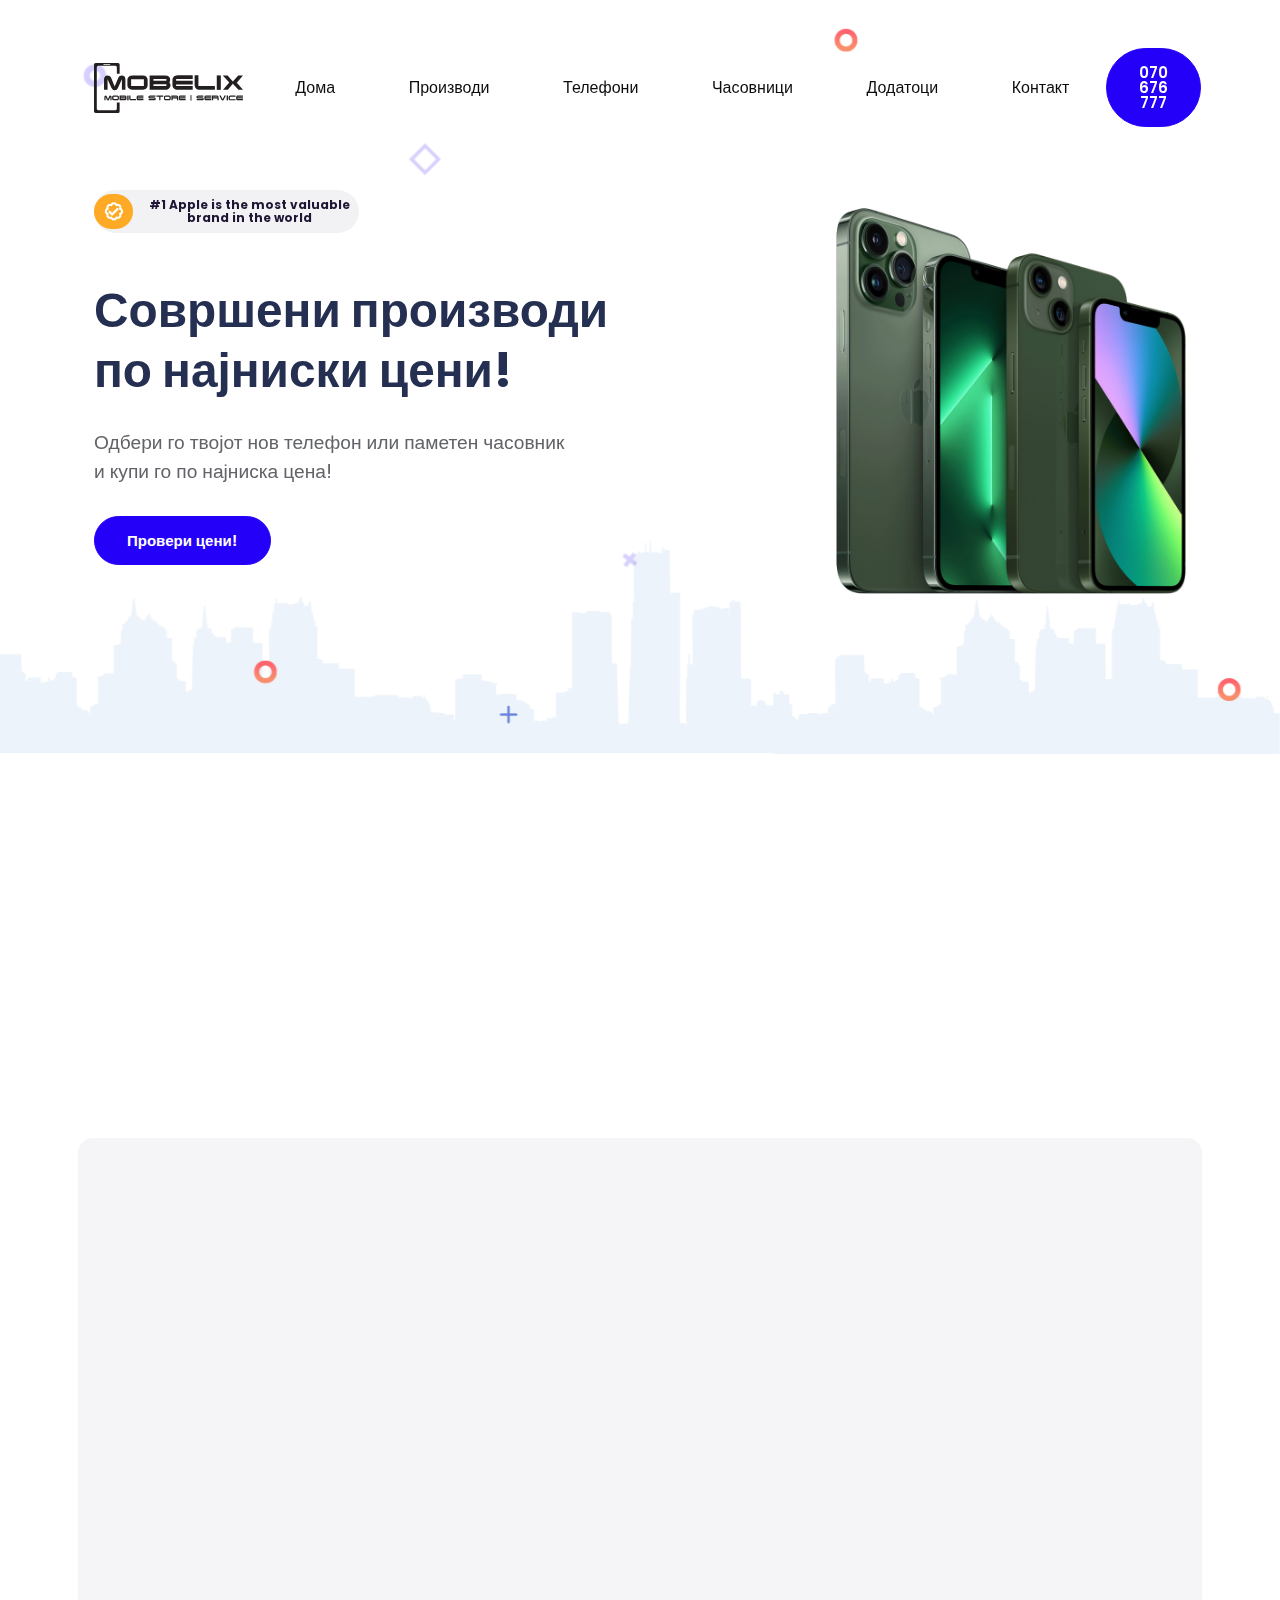
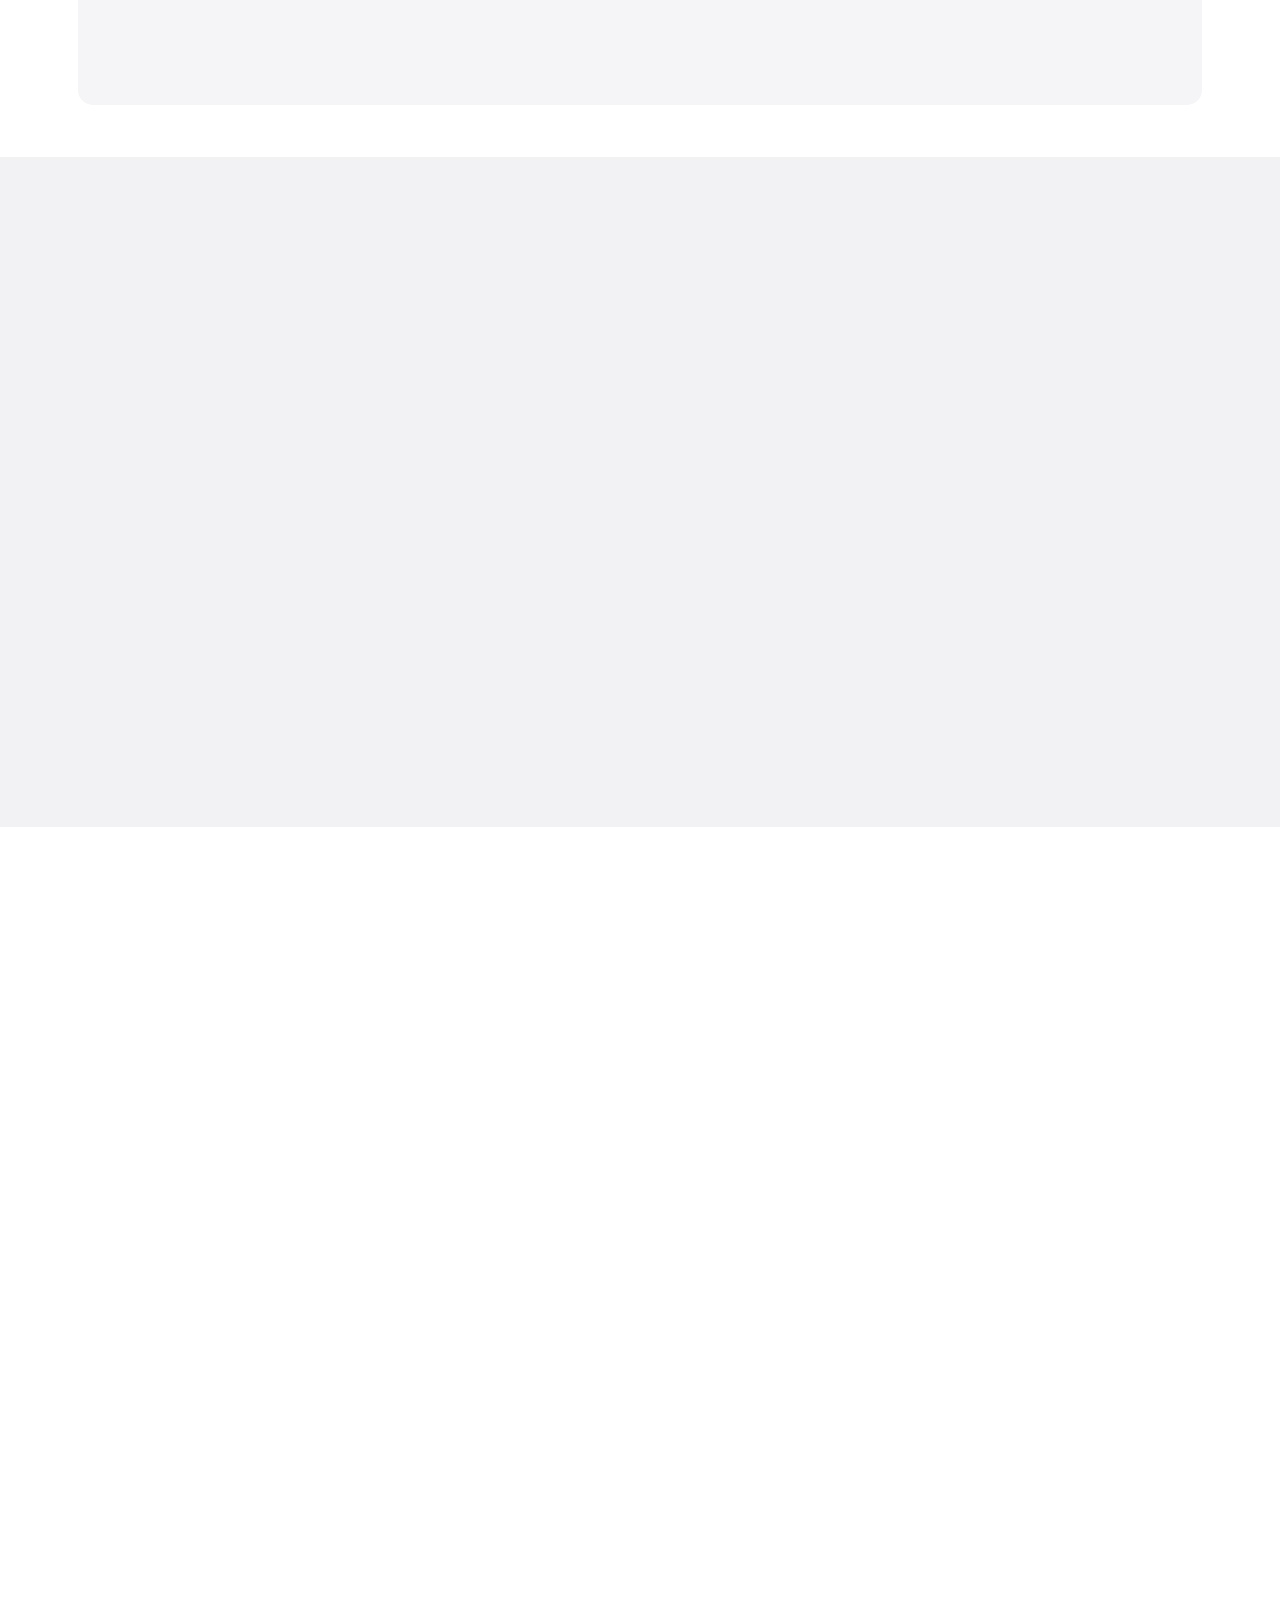
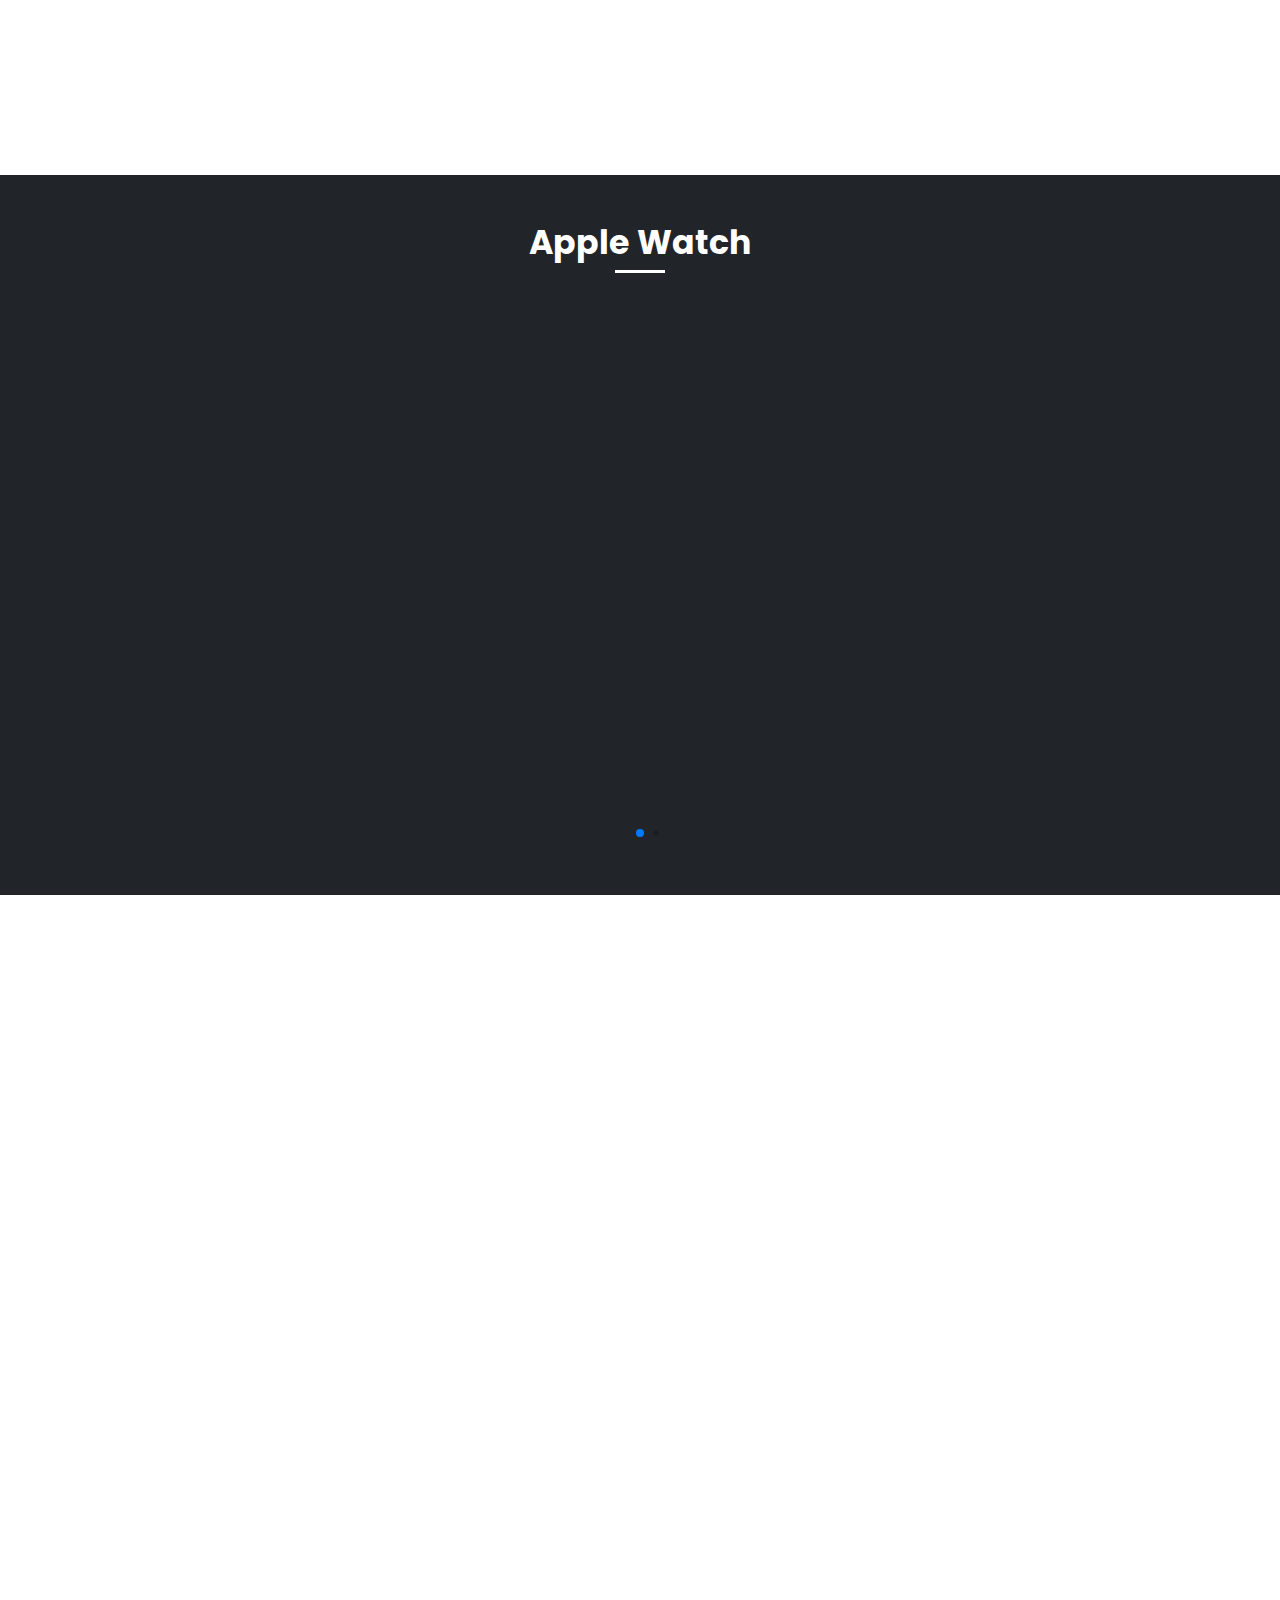
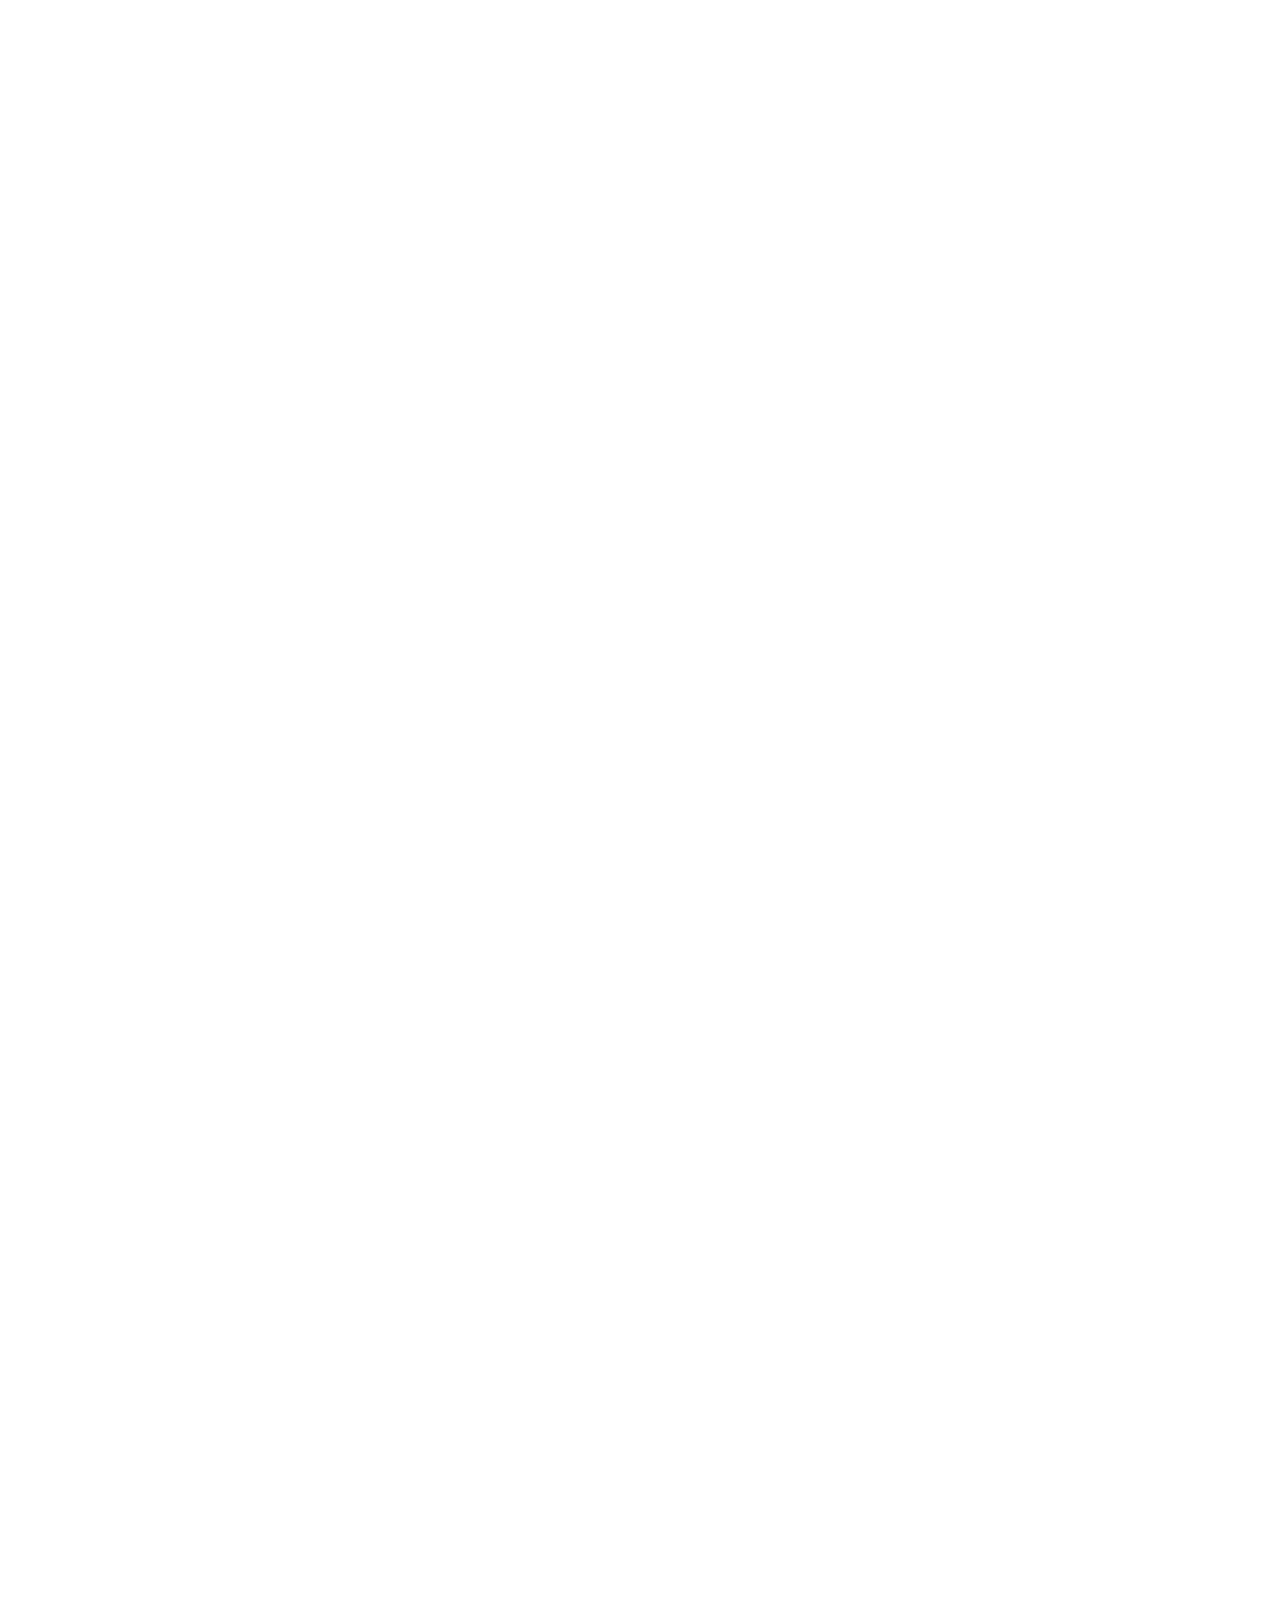
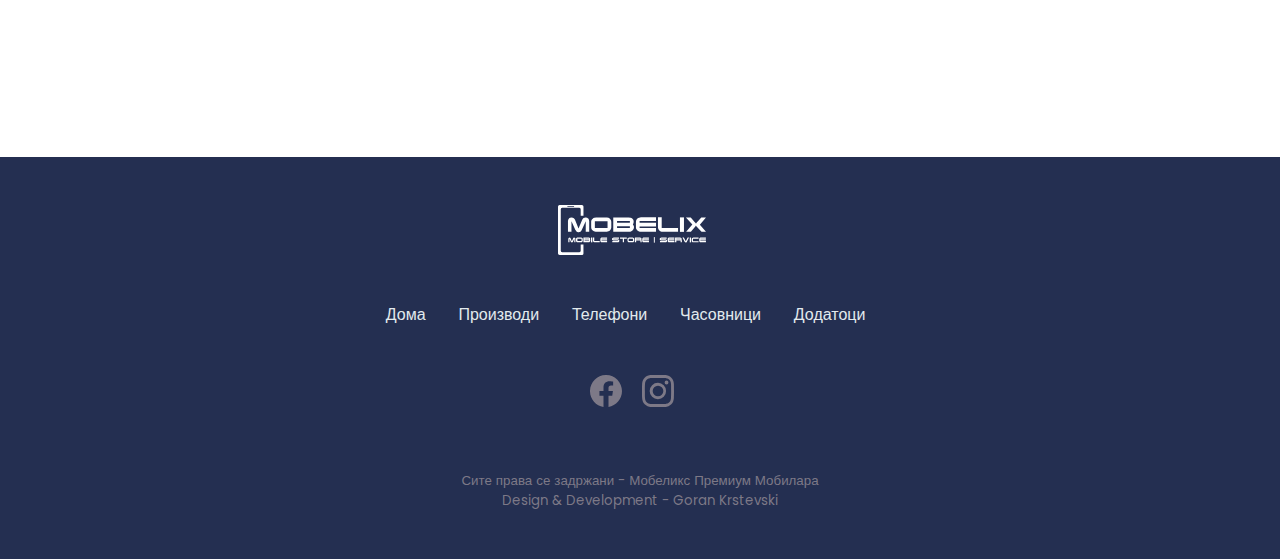
==== commit 32762bfe: "added section" ====
--- a/index.html
+++ b/index.html
@@ -35,30 +35,6 @@
   <link href="https://fonts.googleapis.com/css2?family=Playfair+Display:wght@400;700&display=swap" rel="stylesheet" />
 
   <script src="./js/jquery-3.6.0.min.js"></script>
-
-  <!-- Global site tag (gtag.js) - Google Analytics -->
-  <script async src="https://www.googletagmanager.com/gtag/js?id=UA-60682975-42"></script>
-  <script>
-    window.dataLayer = window.dataLayer || [];
-
-    function gtag() {
-      dataLayer.push(arguments);
-    }
-    gtag('js', new Date());
-
-    gtag('config', 'UA-60682975-42');
-  </script>
-  <!-- Global site tag (gtag.js) - Google Ads: 779834993 -->
-  <script async src="https://www.googletagmanager.com/gtag/js?id=AW-779834993"></script>
-  <script>
-    window.dataLayer = window.dataLayer || [];
-
-    function gtag() {
-      dataLayer.push(arguments);
-    }
-    gtag('js', new Date());
-    gtag('config', 'AW-779834993');
-  </script>
 
   <!-- Facebook Pixel Code -->
   <script>
@@ -146,7 +122,7 @@
             <span class="badge bg-light rounded-pill text-dark align-items-center d-flex flex-row-reverse justify-content-end mx-auto mx-md-0 ps-0 w-75 w-sm-50 w-md-75 w-xl-50 mb-3">#1 Apple is the most valuable <br class="d-block d-lg-none d-xl-block" /> brand in the world<img class="img-fluid float-start me-3" src="img/arrow-right.png" alt=""/></span>
             <h1 class="mb-4 display-3 fw-bold lh-sm mt-5">Совршени производи <br class="d-block d-lg-none d-xl-block" />по најниски цени!</h1>
             <p class="mt-3 mb-4 fs-1">Одбери го твојот нов телефон или паметен часовник<br class="d-none d-lg-block" /> и купи го по најниска цена!</p>
-            <a class="btn btn-lg btn-primary rounded-pill hover-top" href="#" role="button">Провери цени!</a>
+            <a class="btn btn-lg btn-primary rounded-pill hover-top" href="#iphone-products" role="button">Провери цени!</a>
             <!-- <a class="btn btn-link ps-md-4" href="#" role="button"> Watch demo video</a> -->
           </div>
           <div class="col-md-5 col-lg-6 order-md-1 text-center text-md-end">
@@ -287,7 +263,7 @@
                   <div class="swiper-slide">
                     <div class="my-3 product-wrapper d-flex text-center">
                       <div class="p-2 rounded text-dark bg-white d-flex w-100">
-                        <a class="d-flex w-100" href="#">
+                        <a class="d-flex w-100" href="./iphone-13-pro-128.html">
                           <div class="border border-0 bg-white rounded px-3 pb-3 pt-1 row mx-0 align-items-center">
                             <div class="col-12 product-img-wrapper">
                               <img class="img-fluid mb-2 mb-xl-3" src="img/iPhone 13-pro-blue.png"
@@ -310,7 +286,7 @@
                   <div class="swiper-slide">
                     <div class="my-3 product-wrapper d-flex text-center">
                       <div class="p-2 rounded text-dark bg-white d-flex w-100">
-                        <a class="d-flex w-100" href="#">
+                        <a class="d-flex w-100" href="./iphone-13-pro-max-128.html">
                           <div class="border border-0 bg-white rounded px-3 pb-3 pt-1 row mx-0 align-items-center">
                             <div class="col-12 product-img-wrapper">
                               <img class="img-fluid mb-2 mb-xl-3" src="img/iPhone-13-pro-graphite.png"
@@ -333,7 +309,7 @@
                   <div class="swiper-slide">
                     <div class="my-3 product-wrapper d-flex text-center">
                       <div class="p-2 rounded text-dark bg-white d-flex w-100">
-                        <a class="d-flex w-100" href="#">
+                        <a class="d-flex w-100" href="./iphone-13-pro-256.html">
                           <div class="border border-0 bg-white rounded px-3 pb-3 pt-1 row mx-0 align-items-center">
                             <div class="col-12 product-img-wrapper">
                               <img class="img-fluid mb-2 mb-xl-3" src="img/iPhone-13-pro-gold.png"
@@ -356,7 +332,7 @@
                   <div class="swiper-slide">
                     <div class="my-3 product-wrapper d-flex text-center">
                       <div class="p-2 rounded text-dark bg-white d-flex w-100">
-                        <a class="d-flex w-100" href="#">
+                        <a class="d-flex w-100" href="./iphone-13-pro-max-256.html">
                           <div class="border border-0 bg-white rounded px-3 pb-3 pt-1 row mx-0 align-items-center">
                             <div class="col-12 product-img-wrapper">
                               <img class="img-fluid mb-2 mb-xl-3" src="img/iPhone-13-pro-silver.png"
@@ -379,7 +355,7 @@
                   <div class="swiper-slide">
                     <div class="my-3 product-wrapper d-flex text-center">
                       <div class="p-2 rounded text-dark bg-white d-flex w-100">
-                        <a class="d-flex w-100" href="#">
+                        <a class="d-flex w-100" href="./iphone-13-128.html">
                           <div class="border border-0 bg-white rounded px-3 pb-3 pt-1 row mx-0 align-items-center">
                             <div class="col-12 product-img-wrapper">
                               <img class="img-fluid mb-2 mb-xl-3" src="img/iPhone-13-red.png"
@@ -402,7 +378,7 @@
                   <div class="swiper-slide">
                     <div class="my-3 product-wrapper d-flex text-center">
                       <div class="p-2 rounded text-dark bg-white d-flex w-100">
-                        <a class="d-flex w-100" href="#">
+                        <a class="d-flex w-100" href="./iphone-se.html">
                           <div class="border border-0 bg-white rounded px-3 pb-3 pt-1 row mx-0 align-items-center">
                             <div class="col-12 product-img-wrapper">
                               <img class="img-fluid mb-2 mb-xl-3" src="img/iphone-se-2022-black-web.png"
@@ -425,7 +401,7 @@
                   <div class="swiper-slide">
                     <div class="my-3 product-wrapper d-flex text-center">
                       <div class="p-2 rounded text-dark bg-white d-flex w-100">
-                        <a class="d-flex w-100" href="#">
+                        <a class="d-flex w-100" href="./iphone-11.html">
                           <div class="border border-0 bg-white rounded px-3 pb-3 pt-1 row mx-0 align-items-center">
                             <div class="col-12 product-img-wrapper">
                               <img class="img-fluid mb-2 mb-xl-3" src="img/iPhone-11-green.png"
@@ -515,7 +491,7 @@
                     <div class="swiper-slide">
                       <div class="my-3 product-wrapper d-flex text-center">
                         <div class="p-2 rounded text-dark bg-white d-flex w-100">
-                          <a class="d-flex w-100" href="#">
+                          <a class="d-flex w-100" href="https://mobelix.com.mk/mk/kontakt">
                             <div class="border border-0 bg-white rounded px-3 pb-3 pt-1 row mx-0 align-items-center">
                               <div class="col-12 product-img-wrapper">
                                 <img class="img-fluid mb-2 mb-xl-3" src="img/watch/Series6-blue.png" 
@@ -524,11 +500,11 @@
                               <div class="col-12">
                                 <h5>Apple</h5>
                                 <h3 class="fw-bold">Watch Series 6</h3>
-                                <p class="h5 price">
-                                  <!-- <del class="mr-2 small">66400ден.</del><br>65200ден. -->
+                                <h4 class="fw-bold">40mm</h4>
+                                <p class="h5 price fw-bold">
+                                  <del class="mr-2 small">27000ден.</del><br>24600ден.
                                 </p>
-                                <h4 class="fw-bold">40mm</h4>
-                                <button class="btn btn-outline-primary mb-2">Повеќе</button>
+                                <button class="btn btn-outline-primary mb-2">Купи веднаш</button>
                               </div>
                             </div>
                           </a>
@@ -538,7 +514,7 @@
                     <div class="swiper-slide">
                       <div class="my-3 product-wrapper d-flex text-center">
                         <div class="p-2 rounded text-dark bg-white d-flex w-100">
-                          <a class="d-flex w-100" href="#">
+                          <a class="d-flex w-100" href="https://mobelix.com.mk/mk/kontakt">
                             <div class="border border-0 bg-white rounded px-3 pb-3 pt-1 row mx-0 align-items-center">
                               <div class="col-12 product-img-wrapper">
                                 <img class="img-fluid mb-2 mb-xl-3" src="img/watch/Series6-red.png" 
@@ -547,11 +523,11 @@
                               <div class="col-12">
                                 <h5>Apple</h5>
                                 <h3 class="fw-bold">Watch Series 6</h3>
-                                <p class="h5 price">
-                                  <!-- <del class="mr-2 small">66400ден.</del><br>65200ден. -->
+                                <h4 class="fw-bold">44mm</h4>
+                                <p class="h5 price fw-bold">
+                                  <br>26500ден.
                                 </p>
-                                <h4 class="fw-bold">44mm</h4>
-                                <button class="btn btn-outline-primary mb-2">Повеќе</button>
+                                <button class="btn btn-outline-primary mb-2">Купи веднаш</button>
                               </div>
                             </div>
                           </a>
@@ -561,7 +537,7 @@
                     <div class="swiper-slide">
                       <div class="my-3 product-wrapper d-flex text-center">
                         <div class="p-2 rounded text-dark bg-white d-flex w-100">
-                          <a class="d-flex w-100" href="#">
+                          <a class="d-flex w-100" href="https://mobelix.com.mk/mk/kontakt">
                             <div class="border border-0 bg-white rounded px-3 pb-3 pt-1 row mx-0 align-items-center">
                               <div class="col-12 product-img-wrapper">
                                 <img class="img-fluid mb-2 mb-xl-3" src="img/watch/series-7-blue.png" 
@@ -570,11 +546,11 @@
                               <div class="col-12">
                                 <h5>Apple</h5>
                                 <h3 class="fw-bold">Watch Series 7</h3>
-                                <p class="h5 price">
-                                  <!-- <del class="mr-2 small">66400ден.</del><br>65200ден. -->
+                                <h4 class="fw-bold">41mm</h4>
+                                <p class="h5 price fw-bold">
+                                  <br>25800ден.
                                 </p>
-                                <h4 class="fw-bold">41mm</h4>
-                                <button class="btn btn-outline-primary mb-2">Повеќе</button>
+                                <button class="btn btn-outline-primary mb-2">Купи веднаш</button>
                               </div>
                             </div>
                           </a>
@@ -584,7 +560,7 @@
                     <div class="swiper-slide">
                       <div class="my-3 product-wrapper d-flex text-center">
                         <div class="p-2 rounded text-dark bg-white d-flex w-100">
-                          <a class="d-flex w-100" href="#">
+                          <a class="d-flex w-100" href="https://mobelix.com.mk/mk/kontakt">
                             <div class="border border-0 bg-white rounded px-3 pb-3 pt-1 row mx-0 align-items-center">
                               <div class="col-12 product-img-wrapper">
                                 <img class="img-fluid mb-2 mb-xl-3" src="img/watch/series-7-black.png" 
@@ -593,11 +569,11 @@
                               <div class="col-12">
                                 <h5>Apple</h5>
                                 <h3 class="fw-bold">Watch Series 7</h3>
-                                <p class="h5 price">
-                                  <!-- <del class="mr-2 small">66400ден.</del><br>65200ден. -->
+                                <h4 class="fw-bold">45mm</h4>
+                                <p class="h5 price fw-bold">
+                                  <br>27700ден.
                                 </p>
-                                <h4 class="fw-bold">45mm</h4>
-                                <button class="btn btn-outline-primary mb-2">Повеќе</button>
+                                <button class="btn btn-outline-primary mb-2">Купи веднаш</button>
                               </div>
                             </div>
                           </a>
@@ -607,7 +583,7 @@
                     <div class="swiper-slide">
                       <div class="my-3 product-wrapper d-flex text-center">
                         <div class="p-2 rounded text-dark bg-white d-flex w-100">
-                          <a class="d-flex w-100" href="#">
+                          <a class="d-flex w-100" href="https://mobelix.com.mk/mk/kontakt">
                             <div class="border border-0 bg-white rounded px-3 pb-3 pt-1 row mx-0 align-items-center">
                               <div class="col-12 product-img-wrapper">
                                 <img class="img-fluid mb-2 mb-xl-3" src="img/watch/series-7-white-nike.png" 
@@ -616,11 +592,11 @@
                               <div class="col-12">
                                 <h5>Apple</h5>
                                 <h3 class="fw-bold">Series 7 Nike</h3>
-                                <p class="h5 price">
-                                  <!-- <del class="mr-2 small">66400ден.</del><br>65200ден. -->
+                                <h4 class="fw-bold">45mm</h4>
+                                <p class="h5 price fw-bold">
+                                  <br>28300ден.
                                 </p>
-                                <h4 class="fw-bold">45mm</h4>
-                                <button class="btn btn-outline-primary mb-2">Повеќе</button>
+                                <button class="btn btn-outline-primary mb-2">Купи веднаш</button>
                               </div>
                             </div>
                           </a>
@@ -847,7 +823,7 @@
                             👌🏽</p>
                         </div>
                         <div class="col-xl-6 pt-4 d-flex d-sm-block flex-center">
-                          <div class="d-flex align-items-md-center"><img class="img-fluid me-4 me-md-3 me-lg-4" src="assets/img/gallery/user.png" width="100" alt="" />
+                          <div class="d-flex align-items-md-center"><img class="img-fluid me-4 me-md-3 me-lg-4" src="img/reviews/bozidar-trpkov.png" width="100" alt="" />
                             <div class="w-lg-50 my-3">
                               <h5 class="mb-0 fw-bold">Bozidar Trpkov</h5>
                               <p class="fw-normal mb-0">Skopje, Macedonia</p>
@@ -879,7 +855,7 @@
                             poloven deckite se super raspolozeni da vi objasnat se i da ve usluzat</p>
                         </div>
                         <div class="col-xl-6 pt-4 d-flex d-sm-block flex-center">
-                          <div class="d-flex align-items-md-center"><img class="img-fluid me-4 me-md-3 me-lg-4" src="assets/img/gallery/user-1.png" width="100" alt="" />
+                          <div class="d-flex align-items-md-center"><img class="img-fluid me-4 me-md-3 me-lg-4" src="img/reviews/ema-hristova.png" width="100" alt="" />
                             <div class="w-lg-50 my-3">
                               <h5 class="mb-0 fw-bold">Ema Hristova</h5>
                               <p class="fw-normal mb-0">Skopje, Macedonia</p>
@@ -914,7 +890,7 @@
                             or colleagues. Great experience so far! </p>
                         </div>
                         <div class="col-xl-6 pt-4 d-flex d-sm-block flex-center">
-                          <div class="d-flex align-items-md-center"><img class="img-fluid me-4 me-md-3 me-lg-4" src="assets/img/gallery/user-2.png" width="100" alt="" />
+                          <div class="d-flex align-items-md-center"><img class="img-fluid me-4 me-md-3 me-lg-4" src="img/reviews/ivana-krsteva.png" width="100" alt="" />
                             <div class="w-lg-50 my-3">
                               <h5 class="mb-0 fw-bold">Ivana Krsteva</h5>
                               <p class="fw-normal mb-0">Skopje, Macedonia</p>
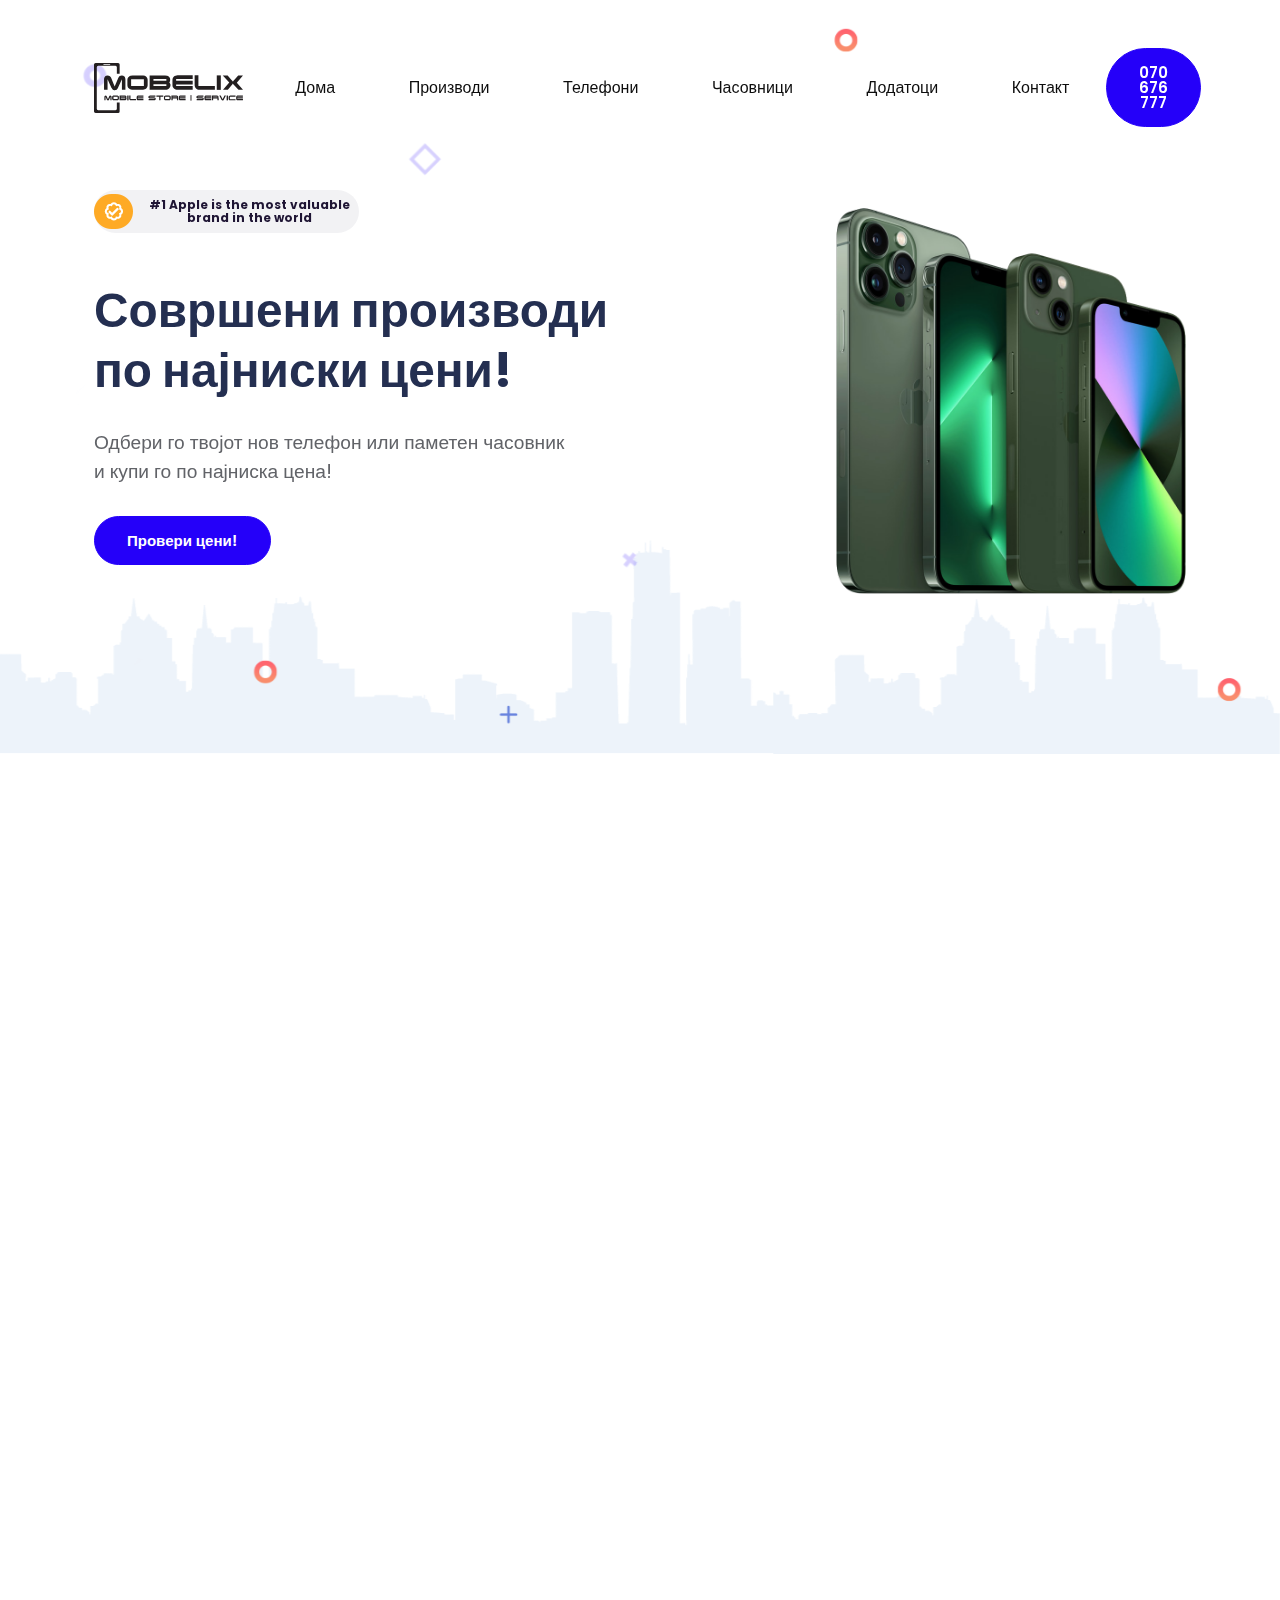
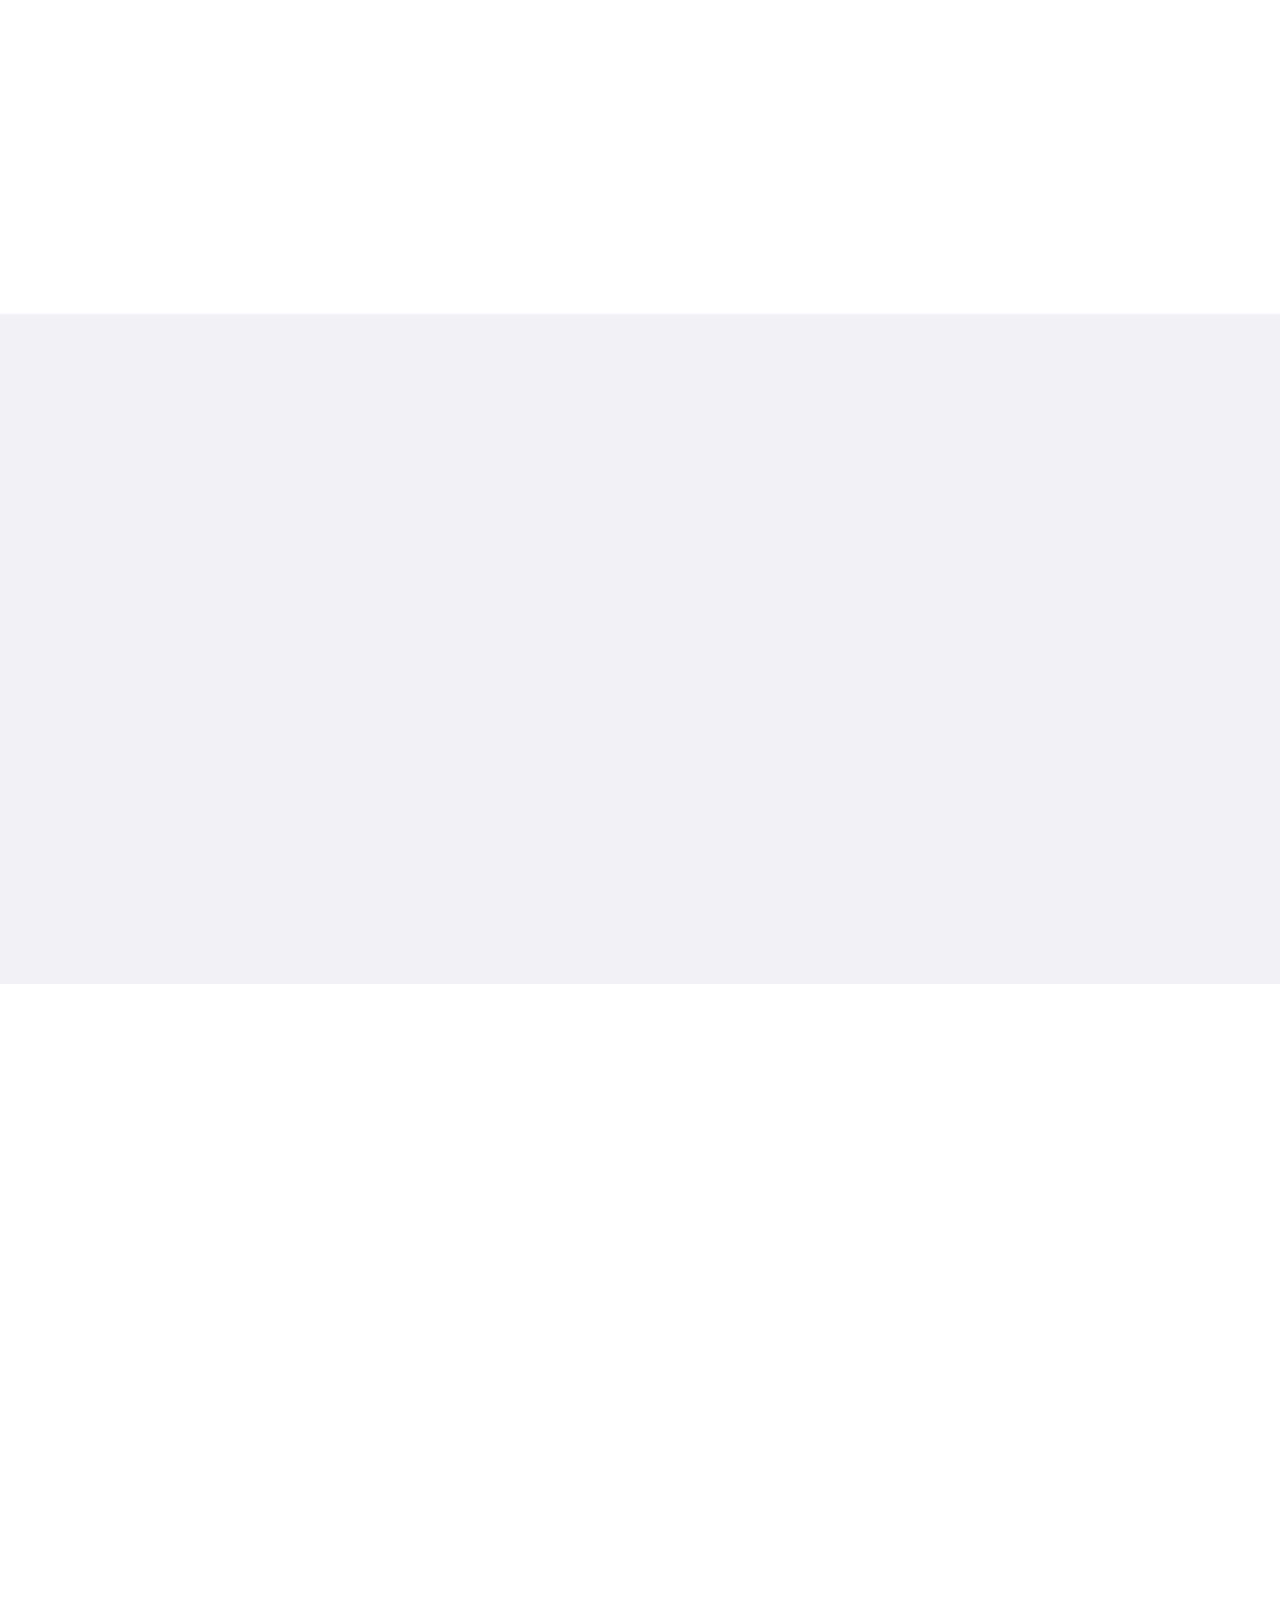
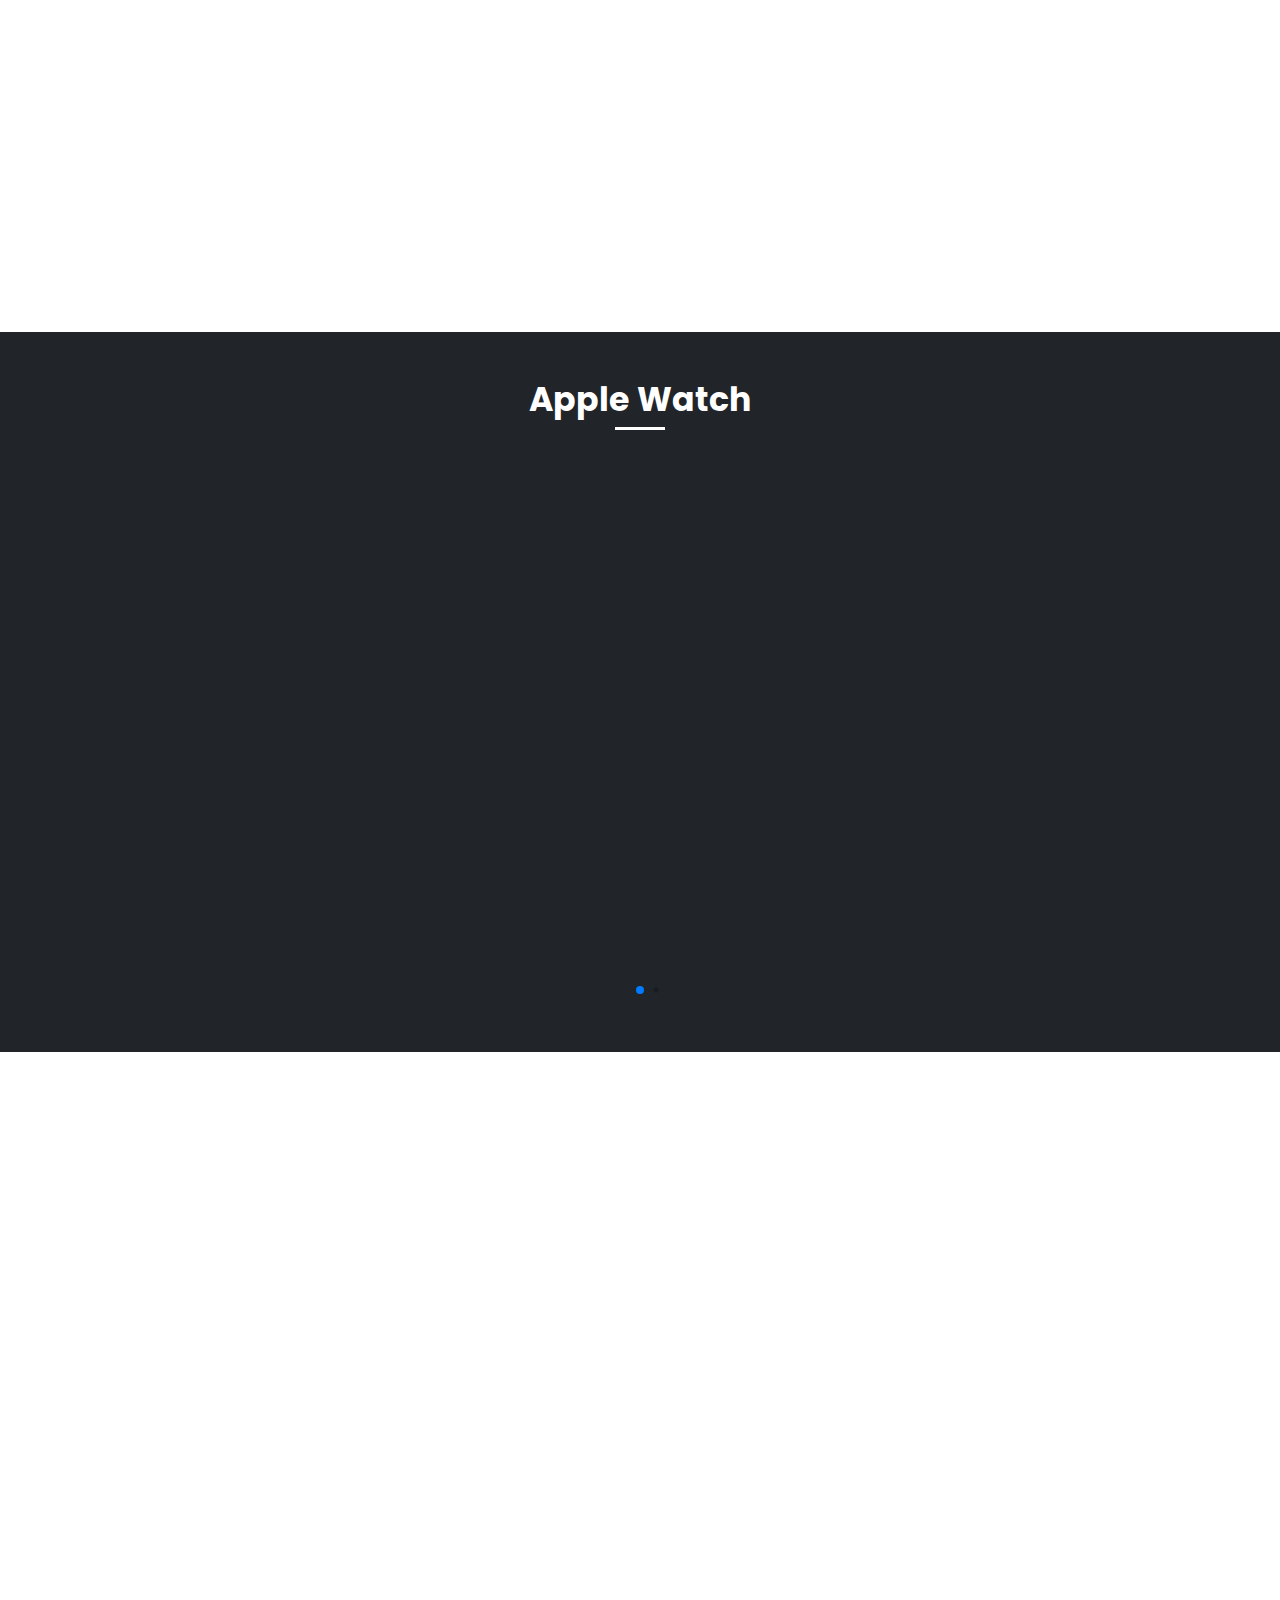
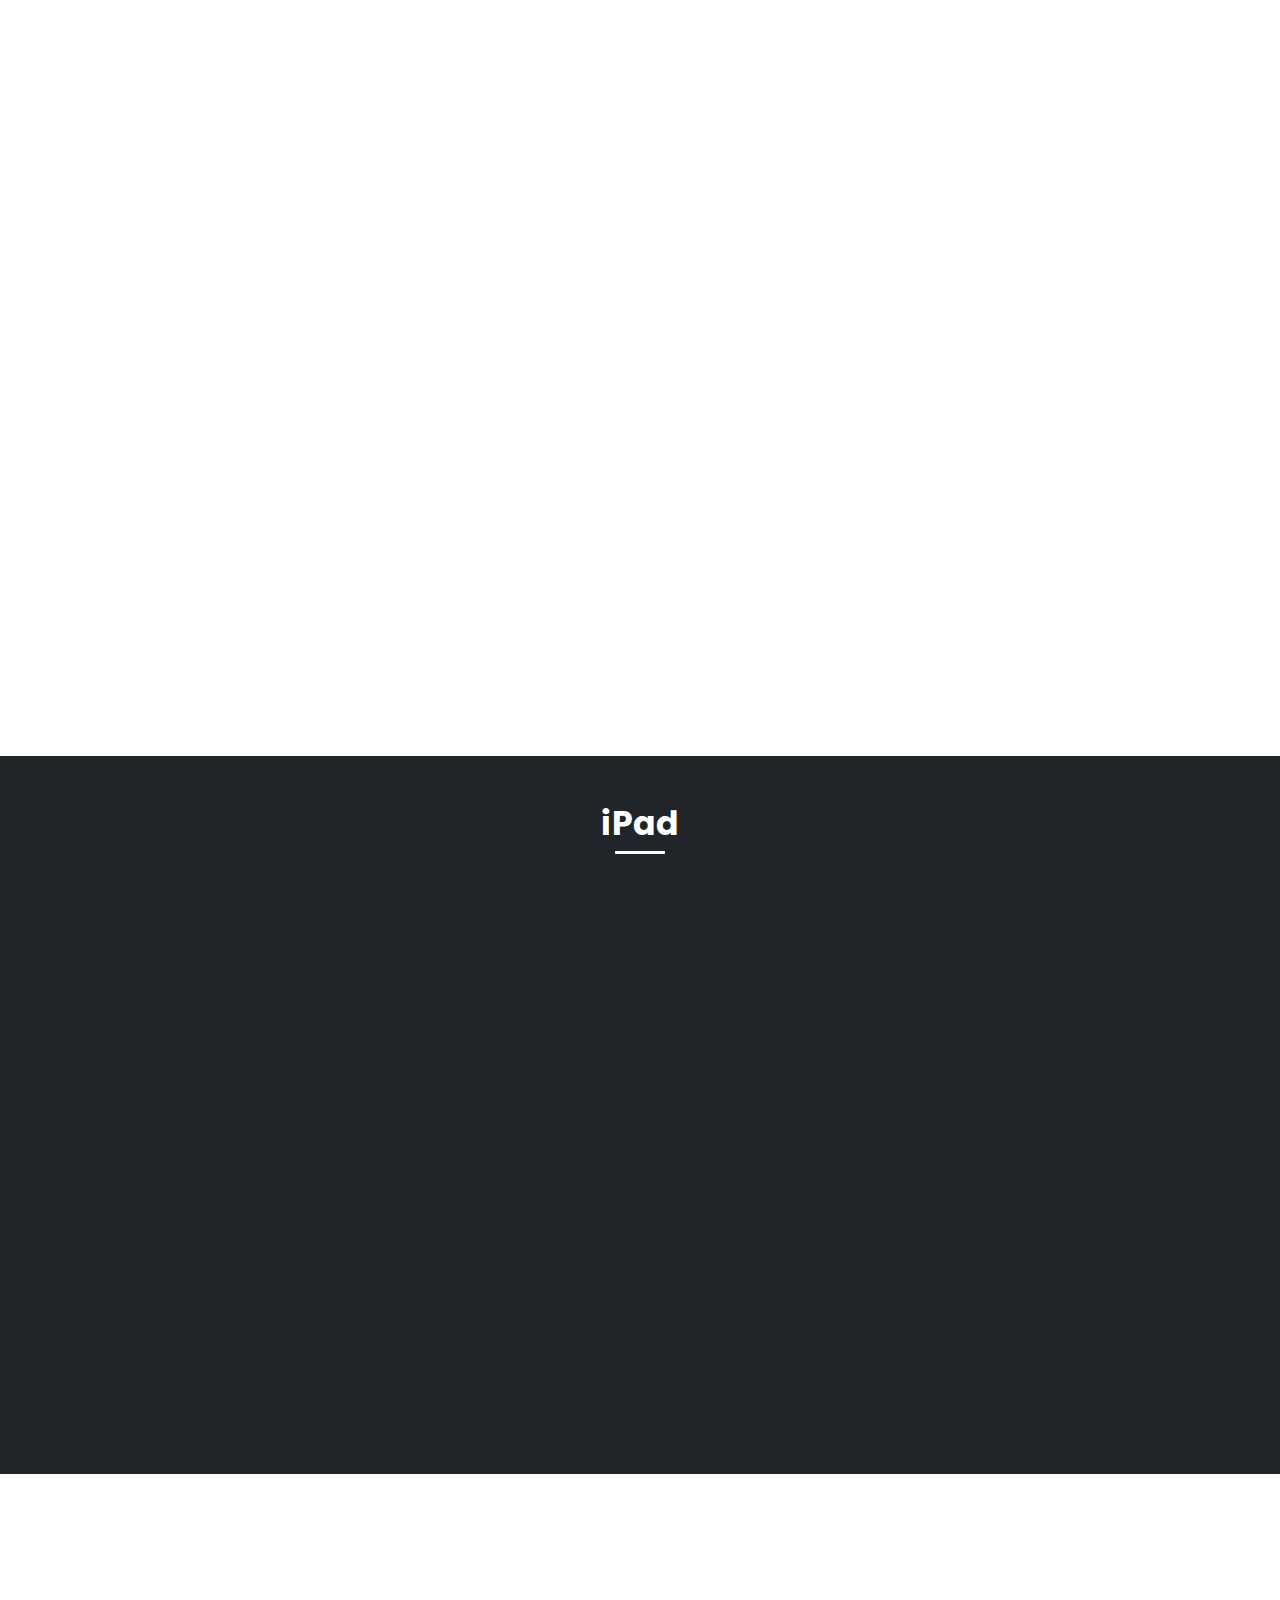
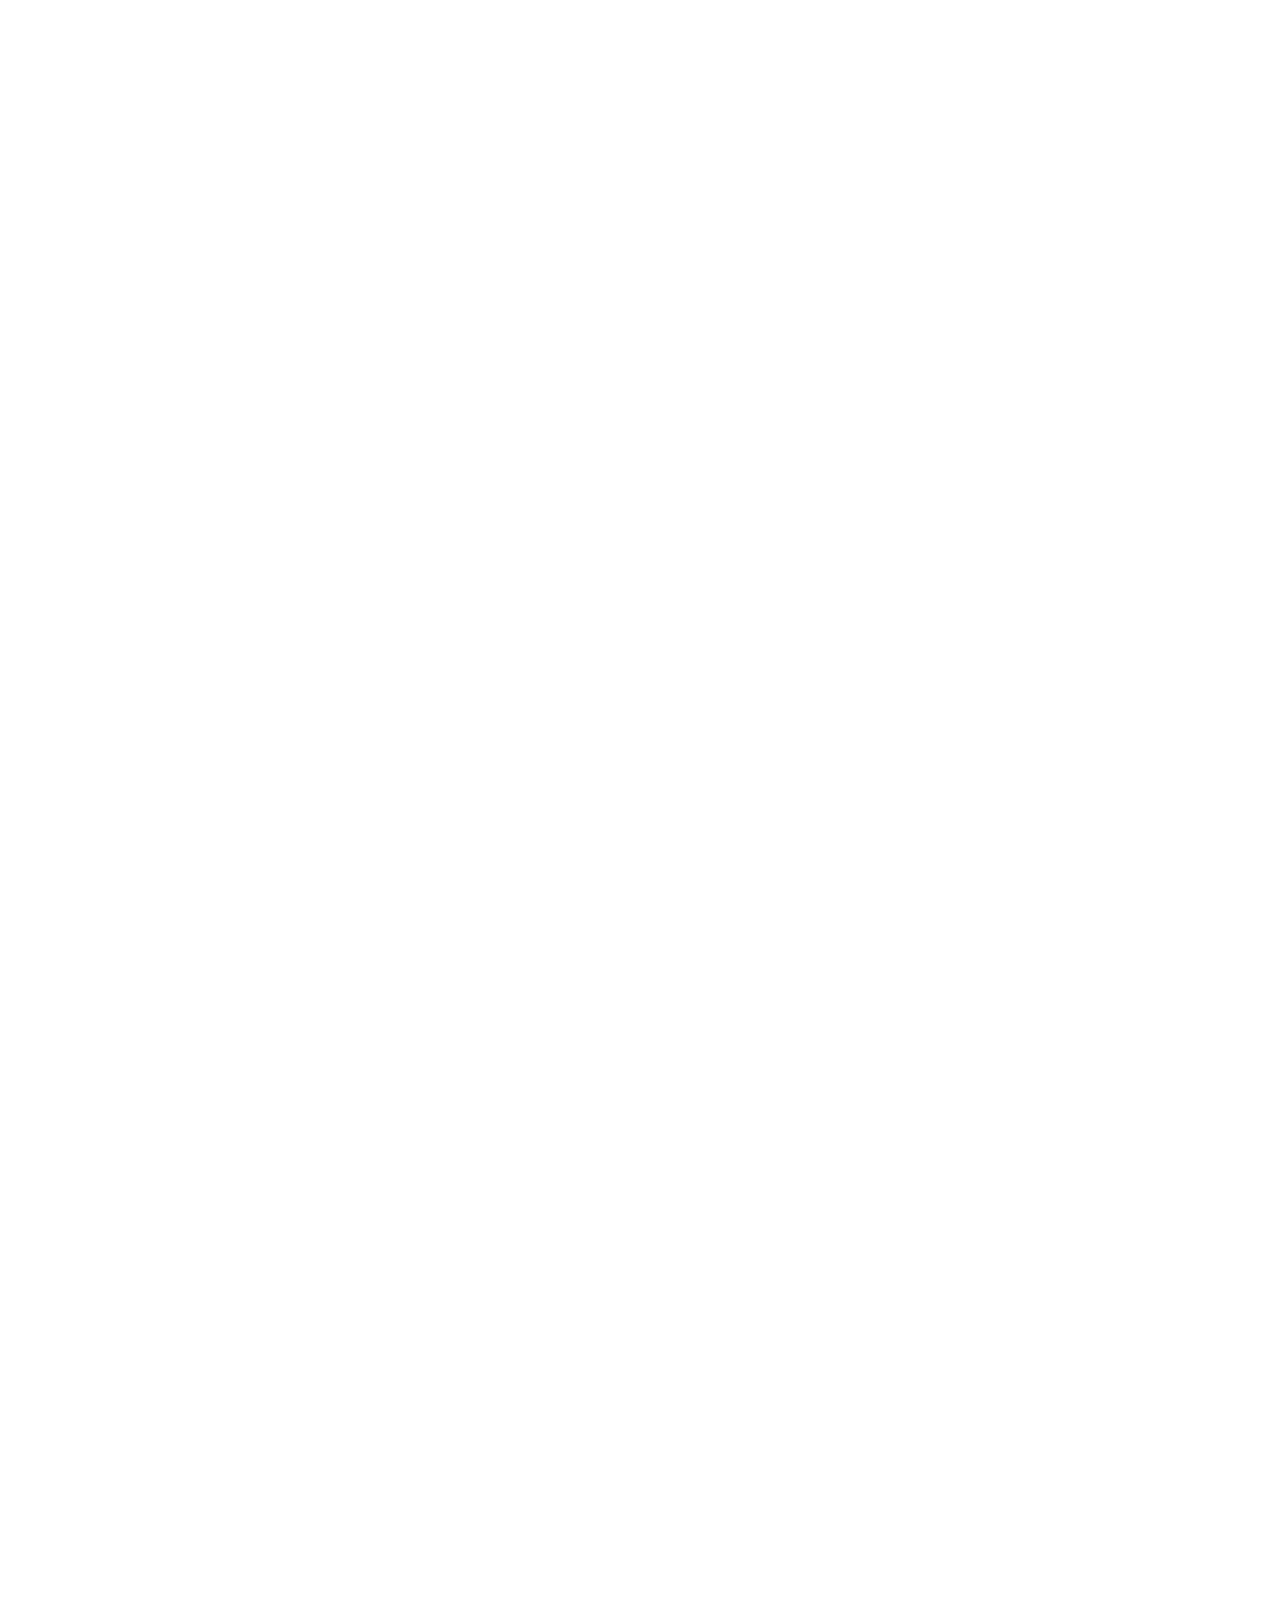
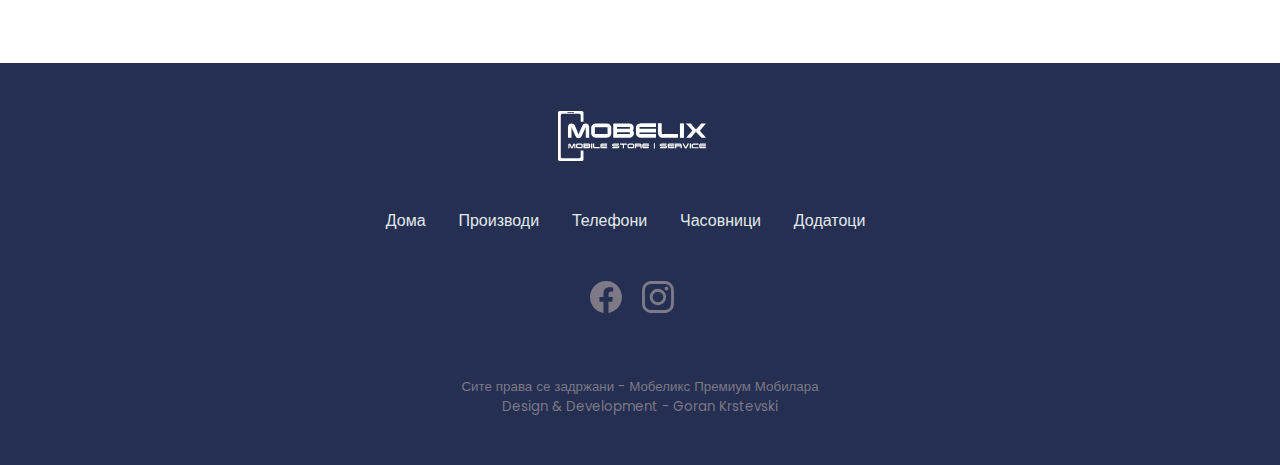
==== commit 9fc566e8: "added section" ====
--- a/index.html
+++ b/index.html
@@ -34,7 +34,6 @@
   <link href="https://fonts.googleapis.com/css2?family=Poppins:wght@400;500;700&display=swap" rel="stylesheet" />
   <link href="https://fonts.googleapis.com/css2?family=Playfair+Display:wght@400;700&display=swap" rel="stylesheet" />
 
-  <script src="./js/jquery-3.6.0.min.js"></script>
 
   <!-- Facebook Pixel Code -->
   <script>
@@ -72,7 +71,7 @@
 <body>
   <main id="top" class="main">
 
-    <nav class="navbar navbar-expand-lg navbar-light fixed-top py-5 d-block" data-navbar-on-scroll="data-navbar-on-scroll">
+    <nav class="navbar navbar-expand-lg fixed-top navbar-light py-5 d-block " data-navbar-on-scroll="data-navbar-on-scroll">
       <div class="container">
         <a class="navbar-brand" href="index.html">
           <img src="img/mobelix.svg" height="50" alt="logo" />
@@ -183,10 +182,10 @@
                 </div>
                 <div class="swiper-slide">
                   <div class="img-box">
-                    <img class="swiper-slide-img" src="./img/products/airtags.png" alt="">
+                    <img class="swiper-slide-img" src="./img/products/ipad.png" alt="">
                   </div>
                   <div class="detail-box">
-                    <span class="icon-label">AirTag</span>
+                    <span class="icon-label">iPad</span>
                   </div>
                 </div>
             </div>
@@ -199,7 +198,41 @@
     </section> 
 
     <!-- <section> begin ============================-->
-      <section class="py-1" id="iphone-13-pro">
+
+      <section class="py-5" id="features">
+        <div class="container-lg" data-aos="zoom-in" data-aos-offset="500" data-aos-duration="1500">
+          <div class="row align-items-center">
+            <div class="col-md-5 col-lg-6 order-md-0 text-center text-md-start mb-5 d-flex justify-content-around"><img class="img-fluid" src="./img/iphone-13-pro/iPhone 13-pro-blue.png" width="300" alt="" /></div>
+            <div class="col-md-7 col-lg-6 px-sm-5 px-md-0">
+              <h6 class="fw-bold fs-4 display-3 lh-sm">iPhone 13 Pro</h6>
+              <h6 class="fw-bold fs-2 display-3 lh-sm mb-5">Oh. So. Pro.</h6>
+              <div class="d-flex align-items-center mb-5">
+                <div><img class="img-fluid" src="img/icons/icon_13_pro_camera__fonn9igfi7qm_large_2x.png" width="60" alt="" /></div>
+                <div class="px-4">
+                  <h5 class="fw-bold">Pro camera system</h5>
+                  <p>Telephoto, Wide, Ultra Wide</p>
+                </div>
+              </div>
+              <div class="d-flex align-items-center mb-5">
+                <div><img class="img-fluid" src="img/icons/icon_a15__gde9u4vunqqa_large_2x.png" width="60" alt="" /></div>
+                <div class="px-4">
+                  <h5 class="fw-bold">A15 Bionic chip</h5>
+                  <p>5‑core GPU</p>
+                </div>
+              </div>
+              <div class="d-flex align-items-center">
+                <div><img class="img-fluid" src="img/icons/icon_battery__wqowcbwj50y2_large_2x.png" width="60" alt="" /></div>
+                <div class="px-4">
+                  <h5 class="fw-bold">Longer battery life</h5>
+                  <p>Up to 28 hours video</p>
+                </div>
+              </div>
+            </div>
+          </div>
+        </div>
+      </section>
+
+      <!-- <section class="py-1" id="iphone-13-pro">
         <div class="container">
           <div class="row rounded align-items-center ">
             <div class="col-lg-8 text-center text-md-start justify-content-center">
@@ -247,7 +280,7 @@
             </div>
           </div>
         </div>
-      </section>
+      </section> -->
 
       <!-- <section> begin ============================-->
         <section class="py-5 bg-light mt-5" id="iphone-products">
@@ -709,6 +742,188 @@
               </div>
             </div>
           </section>
+          
+          <!-- <section> begin ============================-->
+          <section class="py-5" id="accessories">
+            <div class="container"  data-aos="fade-down" data-aos-offset="500" data-aos-duration="1500">
+              <div class="row">
+                <div class="col-md-6 col-lg-6 mx-auto text-center fw-bold">
+                  <h2 class="section-title">AirPods</h2>
+                </div>
+              </div>
+              
+              <div class="row">
+                <div class="col-lg-3 col-md-4 my-3 product-wrapper d-flex text-center">
+                  <div class="p-2 rounded text-dark bg-gray d-flex w-100">
+                    <a class="d-flex w-100" href="#accessories">
+                      <div class="border border-0 bg-gray rounded px-3 pb-3 pt-1 row mx-0 align-items-center">
+                        <div class="col-12 product-img-wrapper">
+                          <img class="img-fluid mb-2 mb-xl-3" src="img/airpods/airpods 2.png" width="200" 
+                            alt="AirPods 2">
+                        </div>
+                        <div class="col-12">
+                          <h5>Apple</h5>
+                          <h3 class="fw-bold">AirPods 2</h3>
+                          <p class="h5 price">
+                            <del class="mr-2 small">9800ден.</del><br>9200ден.
+                          </p>
+                          <!-- <h4 class="fw-bold">40mm</h4> -->
+                          <!-- <button class="btn btn-outline-primary mb-2">Повеќе</button> -->
+                        </div>
+                      </div>
+                    </a>
+                  </div>
+                </div>
+                <div class="col-lg-3 col-md-4 my-3 product-wrapper d-flex text-center">
+                  <div class="p-2 rounded text-dark bg-gray d-flex w-100">
+                    <a class="d-flex w-100" href="#">
+                      <div class="border border-0 bg-gray rounded px-3 pb-3 pt-1 row mx-0 align-items-center">
+                        <div class="col-12 product-img-wrapper">
+                          <img class="img-fluid mb-2 mb-xl-3" src="img/airpods/airpods 3.png" 
+                            alt="AirPods 3">
+                        </div>
+                        <div class="col-12">
+                          <h5>Apple</h5>
+                          <h3 class="fw-bold">AirPods 3</h3>
+                          <p class="h5 price">
+                            <br>12300ден.
+                          </p>
+                          <!-- <h4 class="fw-bold">40mm</h4> -->
+                          <!-- <button class="btn btn-outline-primary mb-2">Повеќе</button> -->
+                        </div>
+                      </div>
+                    </a>
+                  </div>
+                </div>
+                <div class="col-lg-3 col-md-4 my-3 product-wrapper d-flex text-center">
+                  <div class="p-2 rounded text-dark bg-gray d-flex w-100">
+                    <a class="d-flex w-100" href="#">
+                      <div class="border border-0 bg-gray rounded px-3 pb-3 pt-1 row mx-0 align-items-center">
+                        <div class="col-12 product-img-wrapper">
+                          <img class="img-fluid mb-2 mb-xl-3" src="img/airpods/airpods pro.png" 
+                            alt="AirPods Pro">
+                        </div>
+                        <div class="col-12">
+                          <h5>Apple</h5>
+                          <h3 class="fw-bold">AirPods Pro</h3>
+                          <p class="h5 price">
+                            <del class="mr-2 small">13500ден.</del><br>12600ден.
+                          </p>
+                        </div>
+                      </div>
+                    </a>
+                  </div>
+                </div>
+                <div class="col-lg-3 col-md-4 my-3 product-wrapper d-flex text-center">
+                  <div class="p-2 rounded text-dark bg-gray d-flex w-100">
+                    <a class="d-flex w-100" href="#">
+                      <div class="border border-0 bg-gray rounded px-3 pb-3 pt-1 row mx-0 align-items-center">
+                        <div class="col-12 product-img-wrapper">
+                          <img class="img-fluid mb-2 mb-xl-3" src="img/airpods/airpods pro.png" 
+                            alt="AirPods Pro">
+                        </div>
+                        <div class="col-12">
+                          <h5>Apple</h5>
+                          <h3 class="fw-bold">AirPods Pro Magsafe</h3>
+                          <p class="h5 price">
+                            <del class="mr-2 small">14700ден.</del><br>13500ден.
+                          </p>
+                        </div>
+                      </div>
+                    </a>
+                  </div>
+                </div>
+              </div>
+            </div>
+          </section>
+
+
+                   <!-- <section> begin ============================-->
+                    <section class="py-5 bg-dark mt-5" id="watch-products">
+                      <div class="container">
+                        <div class="row">
+                          <div class="col-md-6 col-lg-6 mx-auto text-center fw-bold">
+                            <h2 class="section-title-light">iPad</h2>
+                          </div>
+                        </div>
+                        <div class="row wrapper-row mt-3">
+                          <div class="swiper swiperIphone">
+                            <div class="swiper-wrapper"  data-aos="zoom-in" data-aos-offset="500" data-aos-duration="1500">
+                              <div class="swiper-slide">
+                                <div class="my-3 product-wrapper d-flex text-center">
+                                  <div class="p-2 rounded text-dark bg-white d-flex w-100">
+                                    <a class="d-flex w-100" href="https://mobelix.com.mk/mk/kontakt">
+                                      <div class="border border-0 bg-white rounded px-3 pb-3 pt-1 row mx-0 align-items-center">
+                                        <div class="col-12 product-img-wrapper">
+                                          <img class="img-fluid mb-2 mb-xl-3" src="img/ipad/iPad air 4 - blue.png" 
+                                            alt="iPad Air 4 64GB Wifi">
+                                        </div>
+                                        <div class="col-12">
+                                          <h5>Apple</h5>
+                                          <h3 class="fw-bold">iPad Air 4 64GB Wifi</h3>
+                                          <p class="h5 price fw-bold">
+                                            <br>33800ден.
+                                          </p>
+                                          <button class="btn btn-outline-primary mb-2">Купи веднаш</button>
+                                        </div>
+                                      </div>
+                                    </a>
+                                  </div>
+                                </div>
+                              </div>
+                              <div class="swiper-slide">
+                                <div class="my-3 product-wrapper d-flex text-center">
+                                  <div class="p-2 rounded text-dark bg-white d-flex w-100">
+                                    <a class="d-flex w-100" href="https://mobelix.com.mk/mk/kontakt">
+                                      <div class="border border-0 bg-white rounded px-3 pb-3 pt-1 row mx-0 align-items-center">
+                                        <div class="col-12 product-img-wrapper">
+                                          <img class="img-fluid mb-2 mb-xl-3" src="img/ipad/ipad-9-gray.png" 
+                                            alt="iPad 9th Gen 10.2 (2021) Wi-Fi">
+                                        </div>
+                                        <div class="col-12">
+                                          <h5>Apple</h5>
+                                          <h3 class="fw-bold">iPad 9th Gen 10.2 (2021) Wi-Fi</h3>
+                                          <p class="h5 price fw-bold">
+                                            <del class="mr-2 small">25500ден.</del><br>24600ден.
+                                          </p>
+                                          <button class="btn btn-outline-primary mb-2">Купи веднаш</button>
+                                        </div>
+                                      </div>
+                                    </a>
+                                  </div>
+                                </div>
+                              </div>
+                              <div class="swiper-slide">
+                                <div class="my-3 product-wrapper d-flex text-center">
+                                  <div class="p-2 rounded text-dark bg-white d-flex w-100">
+                                    <a class="d-flex w-100" href="https://mobelix.com.mk/mk/kontakt">
+                                      <div class="border border-0 bg-white rounded px-3 pb-3 pt-1 row mx-0 align-items-center">
+                                        <div class="col-12 product-img-wrapper">
+                                          <img class="img-fluid mb-2 mb-xl-3" src="img/ipad/ipad-pro-11.png" 
+                                            alt="iPad Pro 5th Gen 12.9 128GB">
+                                        </div>
+                                        <div class="col-12">
+                                          <h5>Apple</h5>
+                                          <h3 class="fw-bold">iPad Pro 5th Gen 12.9 128GB</h3>
+                                          <p class="h5 price fw-bold">
+                                            <del class="mr-2 small">64600ден.</del><br>61500ден.
+                                          </p>
+                                          <button class="btn btn-outline-primary mb-2">Купи веднаш</button>
+                                        </div>
+                                      </div>
+                                    </a>
+                                  </div>
+                                </div>
+                              </div>
+                            </div>
+                            <div class="row pt-5">
+                              <div class="swiper-pagination"></div>
+                            </div>
+                          </div>
+                        </div>
+                      </div>
+                    </section>
+          
 
               <!-- <section> begin ============================-->
       <section class="py-5" id="about">
@@ -1015,7 +1230,7 @@
 
   </main>
 
-
+  <script src="./js/jquery-3.6.0.min.js"></script>
   <script src="./js/bootstrap.bundle.min.js"></script>
   <script src="./js/is.min.js"></script>
   <script src="./js/theme.js"></script>
@@ -1028,83 +1243,83 @@
 
 
   <!-- Swiper JS -->
-      <script src="https://cdn.jsdelivr.net/npm/swiper/swiper-bundle.min.js"></script>
-
-      <!-- Initialize Swiper -->
-      <script>
-        var swiper = new Swiper(".mySwiper", {
+  <script src="https://cdn.jsdelivr.net/npm/swiper/swiper-bundle.min.js"></script>
+
+  <!-- Initialize Swiper -->
+  <script>
+    var swiper = new Swiper(".mySwiper", {
+      slidesPerView: 3,
+      // slidesPerColumn: 2,
+      spaceBetween: 10,
+      // centeredSlides: true,
+      pagination: {
+        el: ".swiper-pagination",
+        dynamicBullets: true,
+      },
+
+    // Responsive breakpoints
+      breakpoints: {
+        // when window width is >= 320px
+        320: {
           slidesPerView: 3,
-          // slidesPerColumn: 2,
-          spaceBetween: 10,
-          // centeredSlides: true,
-          pagination: {
-            el: ".swiper-pagination",
-            dynamicBullets: true,
-          },
-
-        // Responsive breakpoints
-          breakpoints: {
-            // when window width is >= 320px
-            320: {
-              slidesPerView: 3,
-              spaceBetween: 20
-            },
-            // when window width is >= 480px
-            480: {
-              slidesPerView: 3,
-              spaceBetween: 30
-            },
-            // when window width is >= 640px
-            640: {
-              slidesPerView: 4,
-              spaceBetween: 20
-            }
-          }
-
-        });
-        var swiper = new Swiper(".swiperIphone", {
-          
-        //   effect: "coverflow",
-        // grabCursor: true,
-        // centeredSlides: true,
-        // slidesPerView: "auto",
-        // coverflowEffect: {
-        //   rotate: 50,
-        //   stretch: 0,
-        //   depth: 100,
-        //   modifier: 1,
-        // },
-          
+          spaceBetween: 20
+        },
+        // when window width is >= 480px
+        480: {
           slidesPerView: 3,
-          spaceBetween: 10,
-          // slidesPerColumn: 2,
-          // centeredSlides: true,
-          pagination: {
-            el: ".swiper-pagination",
-            dynamicBullets: true,
-          },
-
-        // Responsive breakpoints
-          breakpoints: {
-            // when window width is >= 320px
-            320: {
-              slidesPerView: 1,
-              spaceBetween: 20
-            },
-            // when window width is >= 480px
-            480: {
-              slidesPerView: 3,
-              spaceBetween: 30
-            },
-            // when window width is >= 640px
-            640: {
-              slidesPerView: 4,
-              spaceBetween: 20
-            }
-          }
-
-        });
-      </script>
+          spaceBetween: 30
+        },
+        // when window width is >= 640px
+        640: {
+          slidesPerView: 4,
+          spaceBetween: 20
+        }
+      }
+
+    });
+    var swiper = new Swiper(".swiperIphone", {
+      
+    //   effect: "coverflow",
+    // grabCursor: true,
+    // centeredSlides: true,
+    // slidesPerView: "auto",
+    // coverflowEffect: {
+    //   rotate: 50,
+    //   stretch: 0,
+    //   depth: 100,
+    //   modifier: 1,
+    // },
+      
+      slidesPerView: 3,
+      spaceBetween: 10,
+      // slidesPerColumn: 2,
+      // centeredSlides: true,
+      pagination: {
+        el: ".swiper-pagination",
+        dynamicBullets: true,
+      },
+
+    // Responsive breakpoints
+      breakpoints: {
+        // when window width is >= 320px
+        320: {
+          slidesPerView: 1,
+          spaceBetween: 20
+        },
+        // when window width is >= 480px
+        480: {
+          slidesPerView: 3,
+          spaceBetween: 30
+        },
+        // when window width is >= 640px
+        640: {
+          slidesPerView: 4,
+          spaceBetween: 20
+        }
+      }
+
+    });
+  </script>
   
 </body>
 
